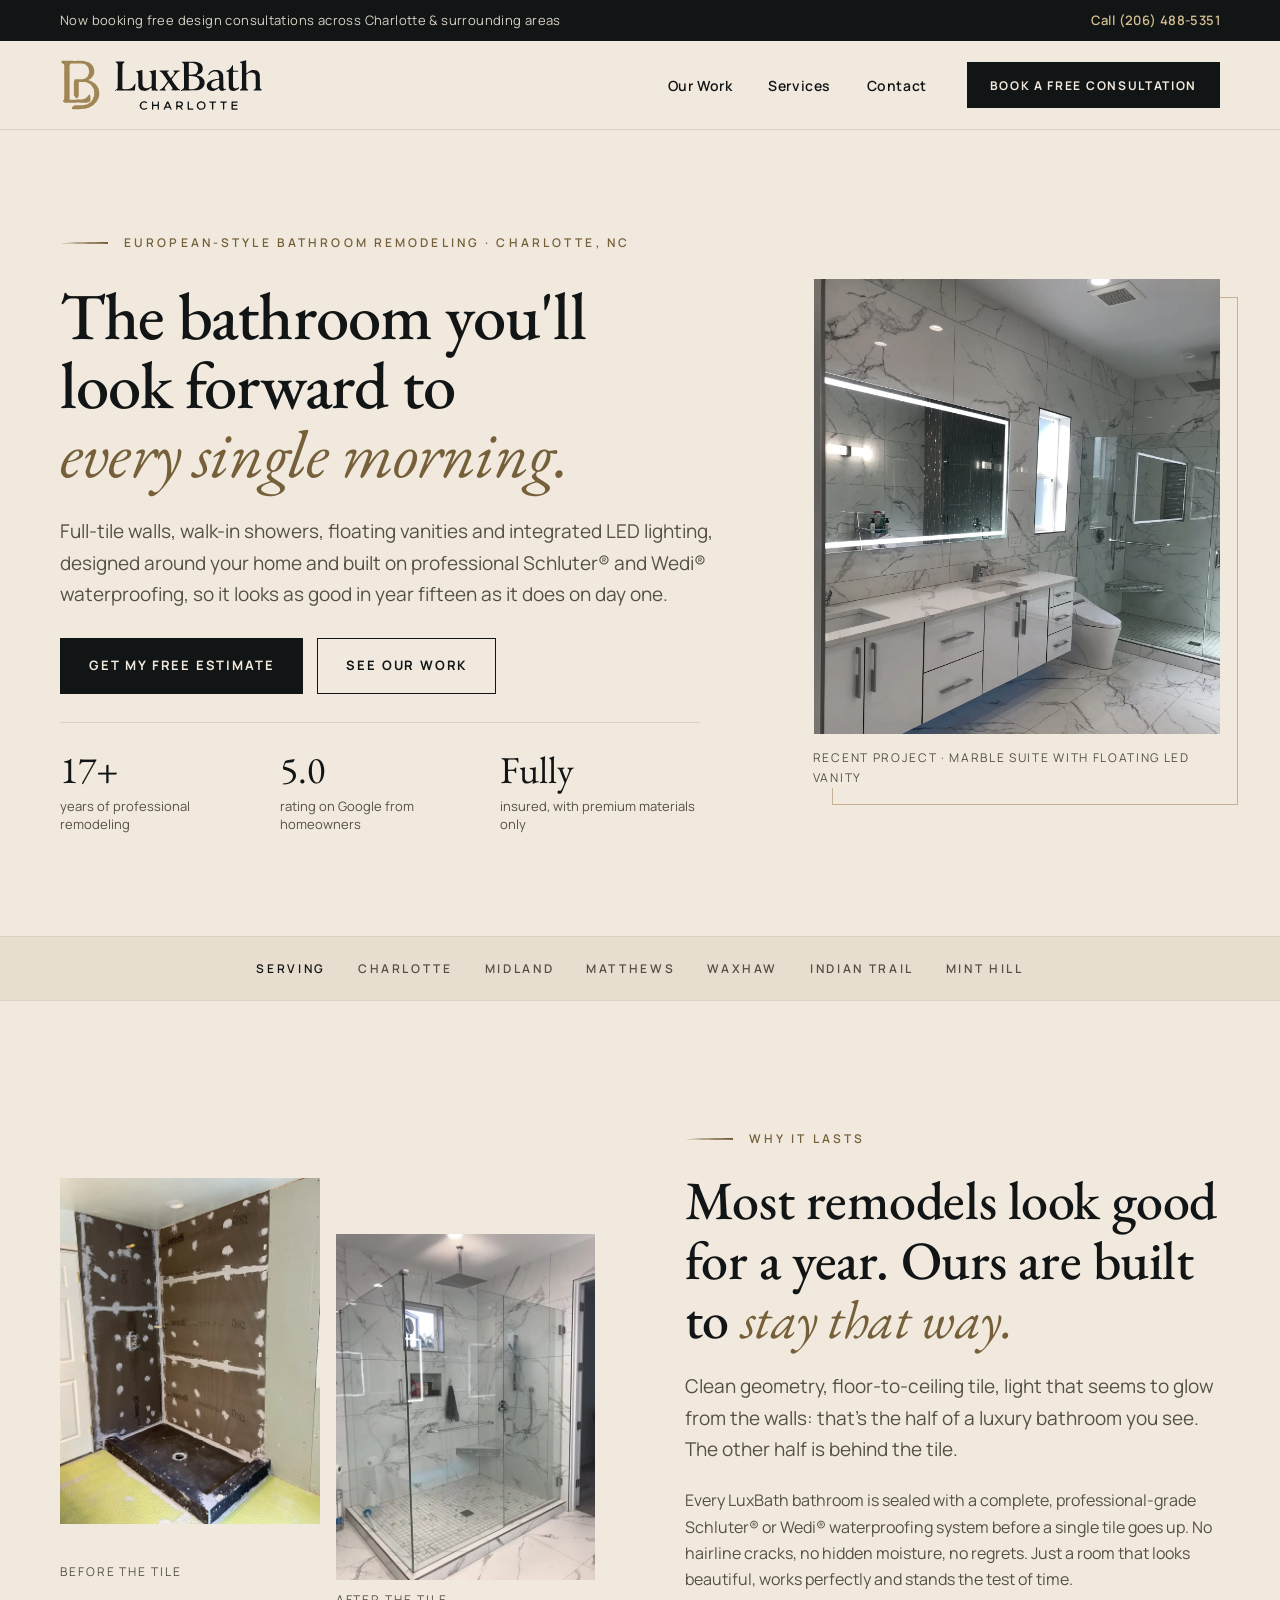
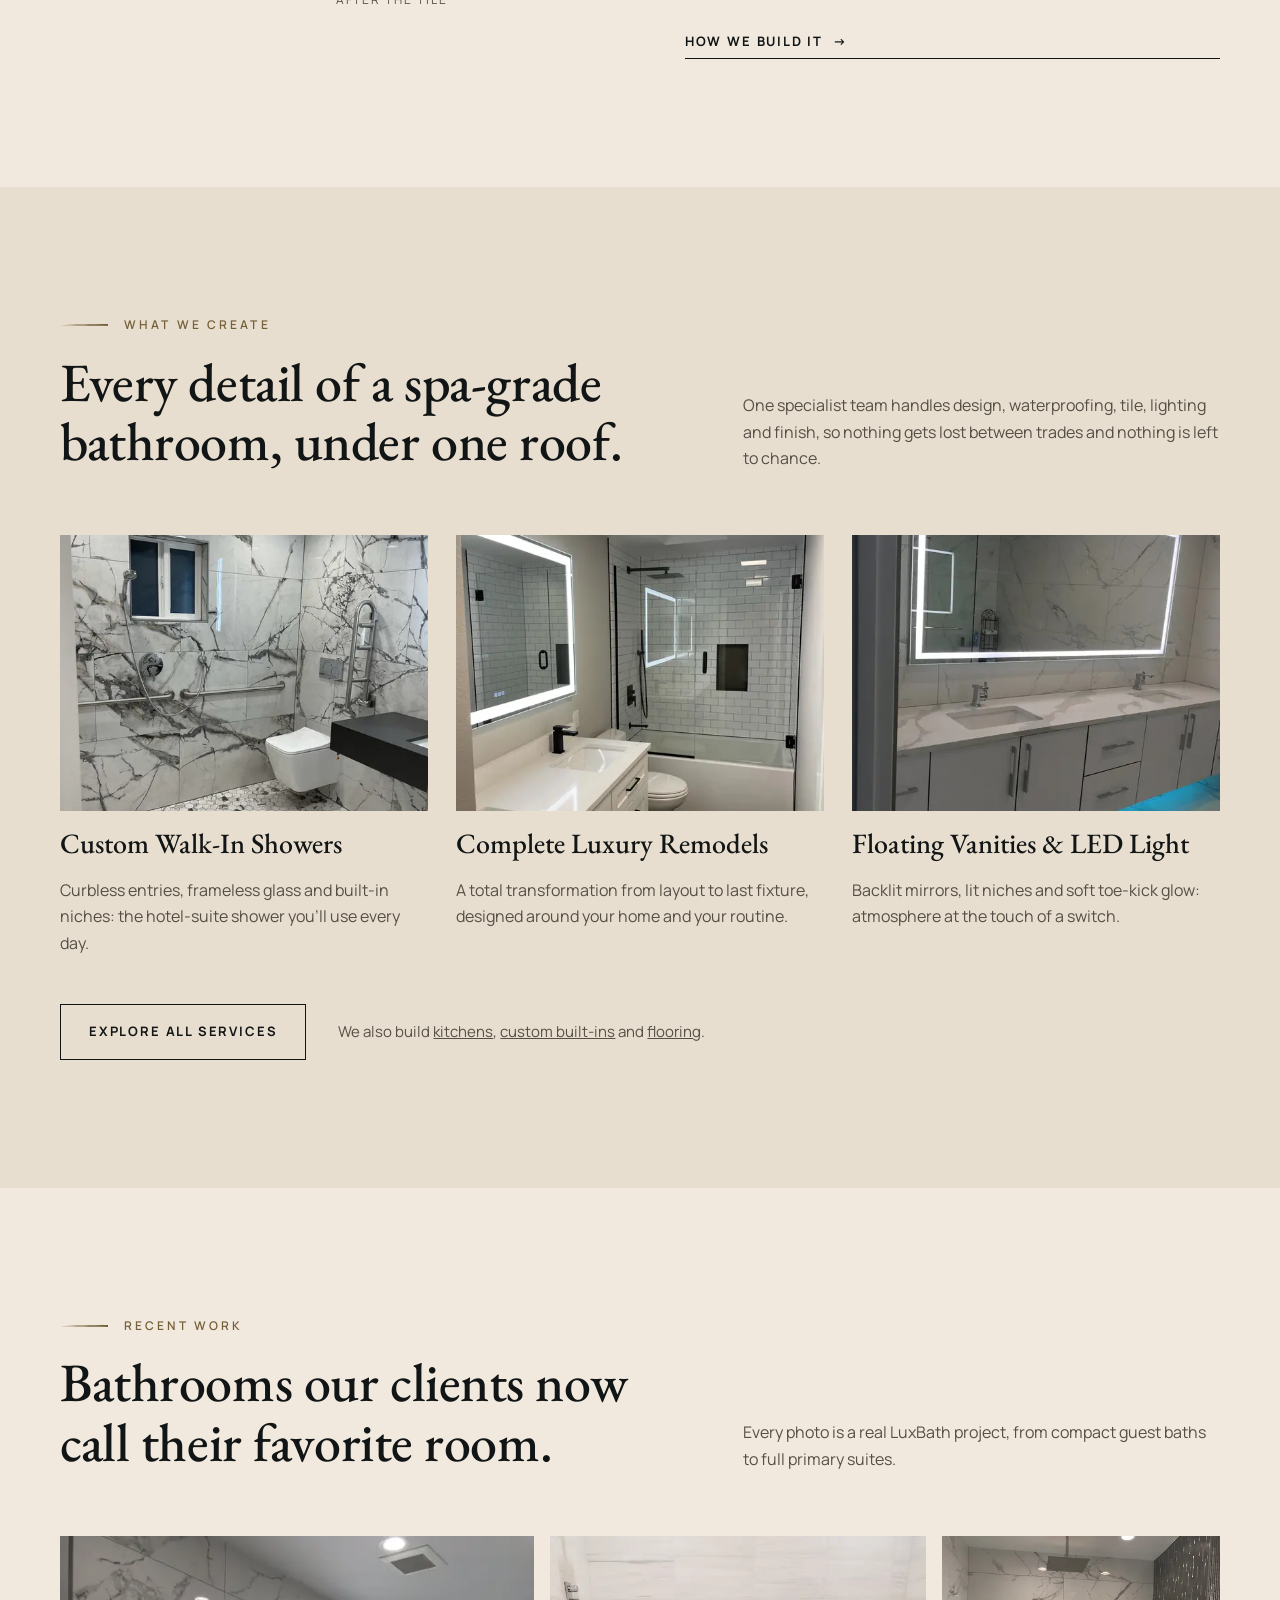
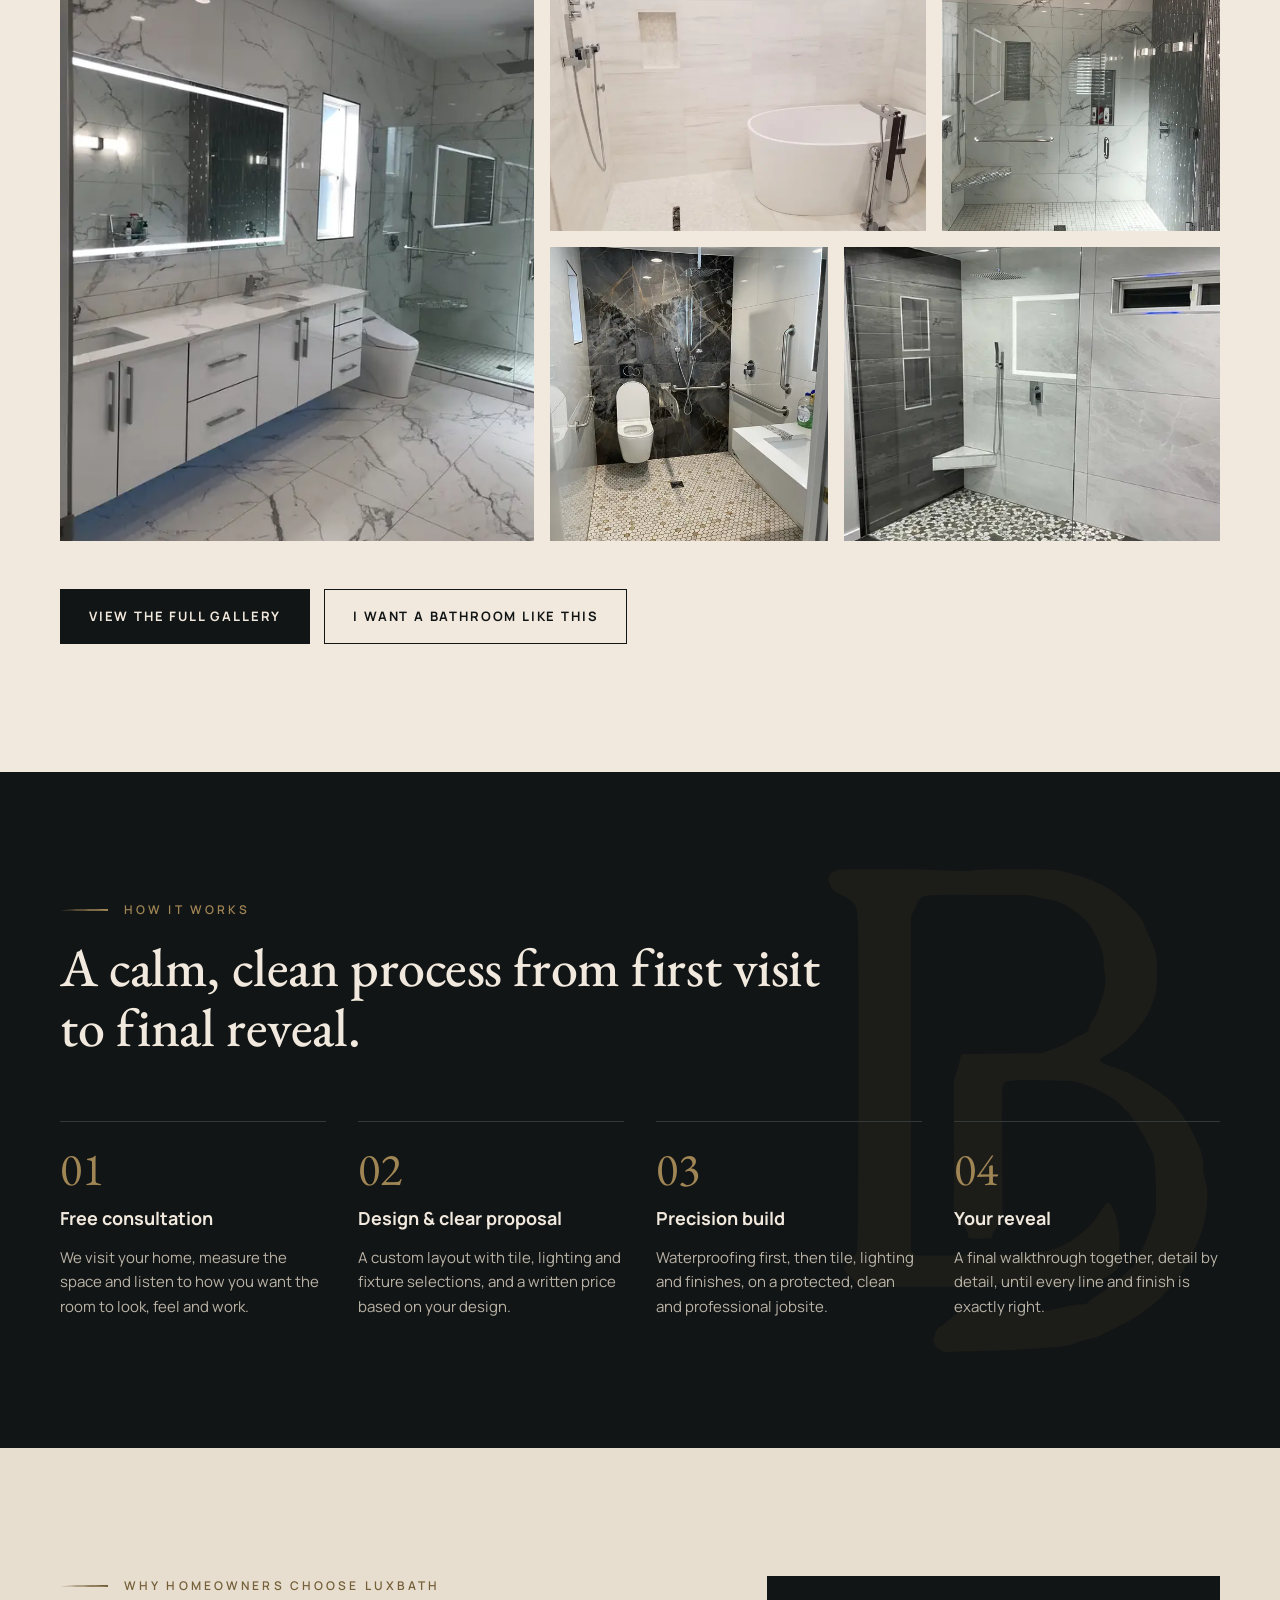
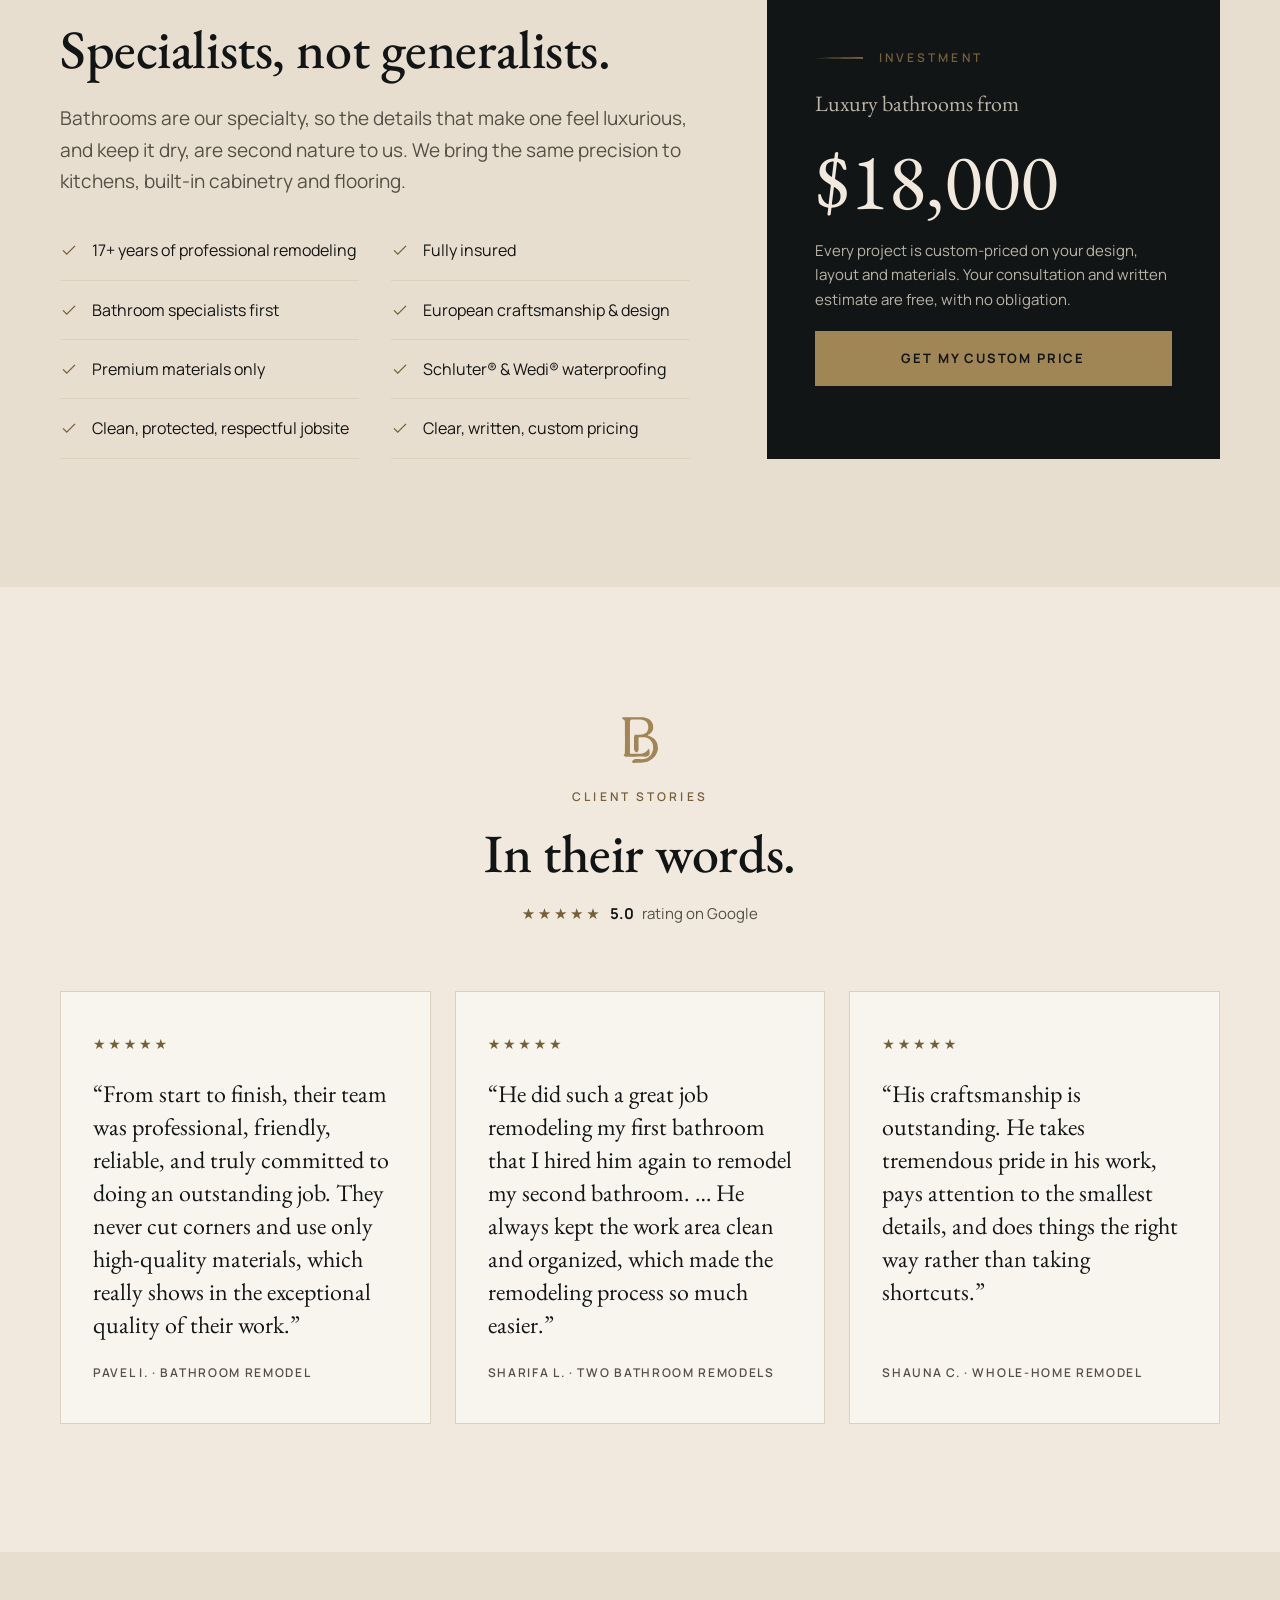
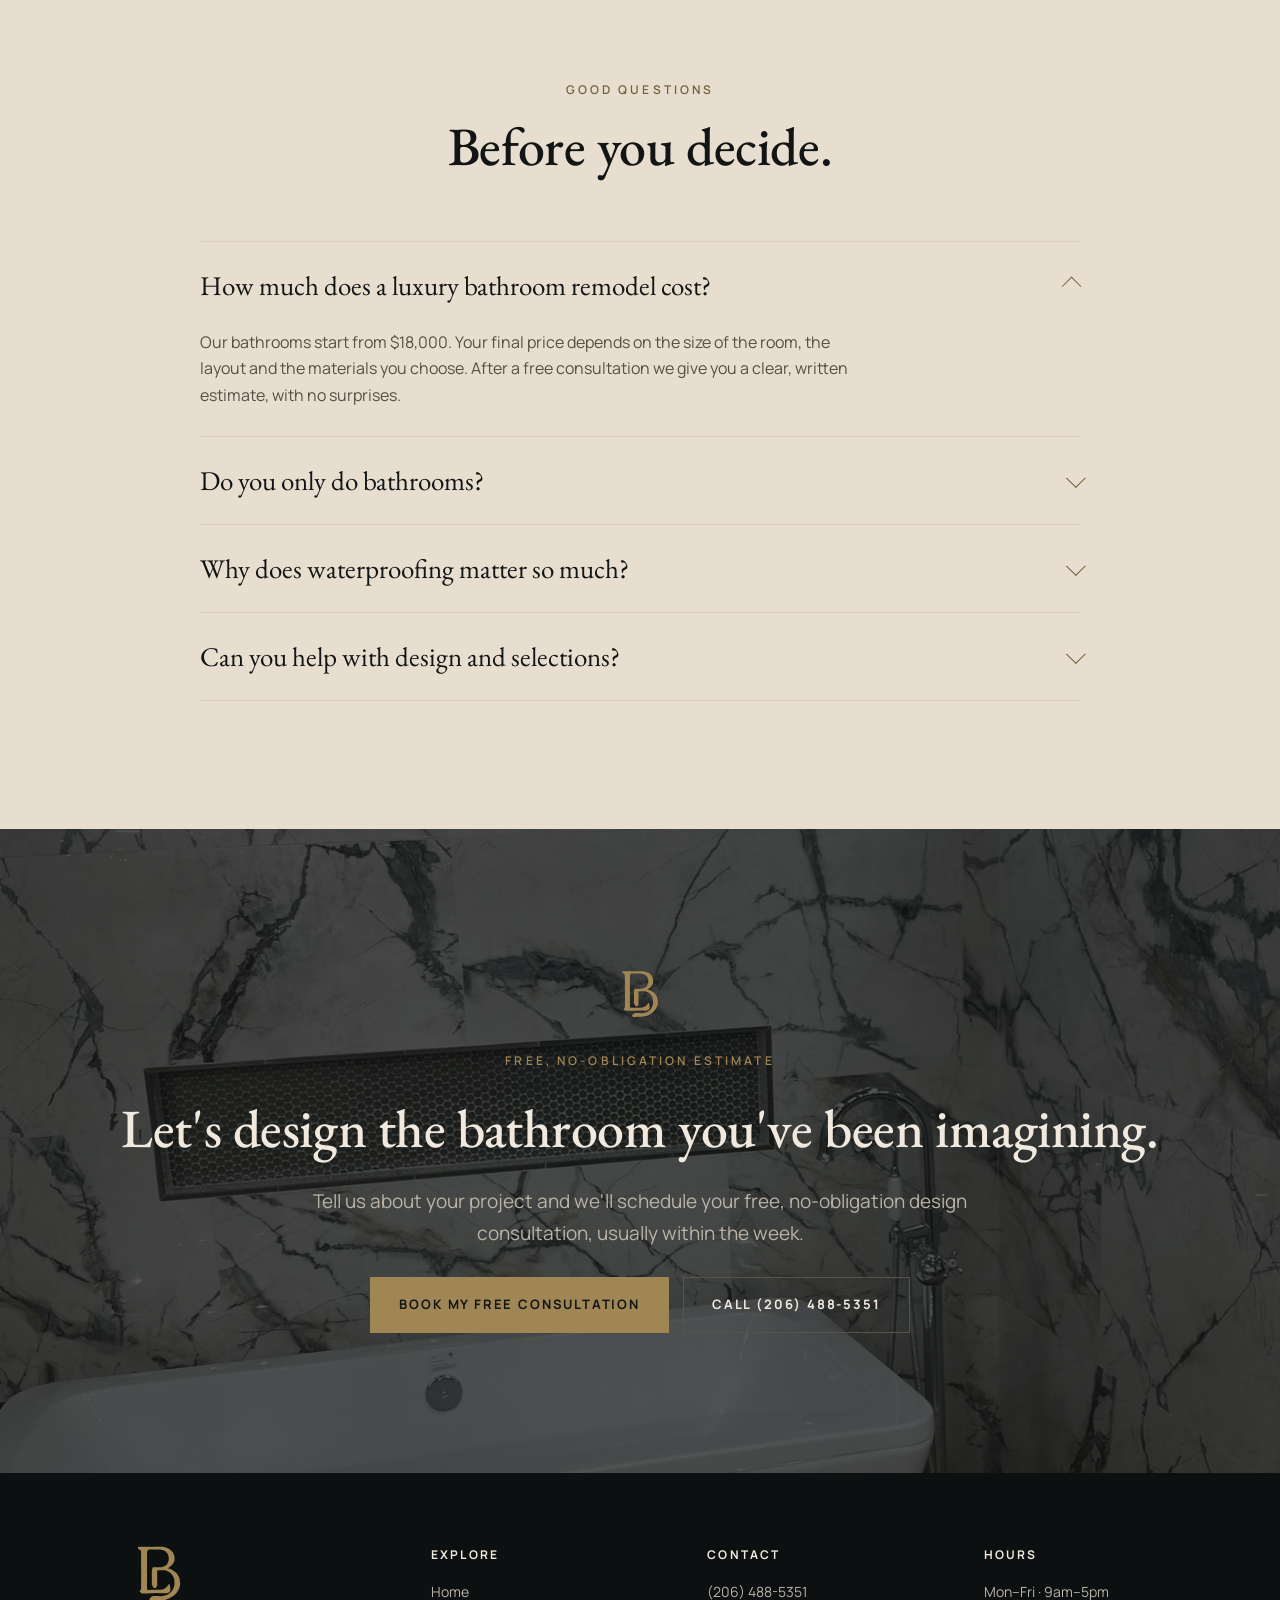
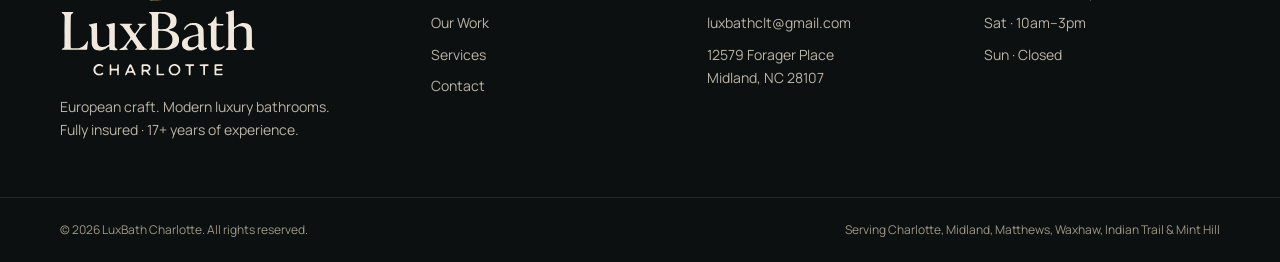
==== index.html @ 400cd484 "Initial commit" ====
<!doctype html>
<html lang="en" class="no-js">
<head>
<meta charset="utf-8">
<meta name="viewport" content="width=device-width, initial-scale=1">
<title>LuxBath Charlotte | Luxury European-Style Bathroom Remodeling</title>
<meta name="description" content="High-end, European-style bathroom remodeling in Charlotte, NC. Walk-in showers, full-tile bathrooms, LED lighting and Schluter/Wedi waterproofing. Free design consultation.">
<link rel="canonical" href="https://luxbathclt.com/">
<meta property="og:url" content="https://luxbathclt.com/">
<meta property="og:type" content="website">
<meta property="og:site_name" content="LuxBath Charlotte">
<meta property="og:title" content="LuxBath Charlotte | Luxury European-Style Bathroom Remodeling">
<meta property="og:description" content="High-end, European-style bathroom remodeling in Charlotte, NC. Walk-in showers, full-tile bathrooms, LED lighting and Schluter/Wedi waterproofing. Free design consultation.">
<meta property="og:image" content="https://luxbathclt.com/images/brand/og-image.jpg">
<meta name="theme-color" content="#F1E9DE">
<link rel="icon" href="favicon.svg" type="image/svg+xml">
<link rel="apple-touch-icon" href="images/brand/apple-touch-icon.png">
<link rel="preconnect" href="https://fonts.googleapis.com">
<link rel="preconnect" href="https://fonts.gstatic.com" crossorigin>
<link rel="stylesheet" href="https://fonts.googleapis.com/css2?family=EB+Garamond:ital,wght@0,400;0,500;0,600;1,400;1,500&amp;family=Manrope:wght@400;500;600;700&amp;display=swap">
<link rel="stylesheet" href="css/styles.css">
<script type="application/ld+json">{"@context": "https://schema.org", "@type": "HomeAndConstructionBusiness", "name": "LuxBath Charlotte", "description": "Luxury European-style bathroom remodeling in Charlotte, NC.", "telephone": "+1-206-488-5351", "email": "luxbathclt@gmail.com", "priceRange": "$$$", "address": {"@type": "PostalAddress", "streetAddress": "12579 Forager Place", "addressLocality": "Midland", "addressRegion": "NC", "postalCode": "28107", "addressCountry": "US"}, "areaServed": ["Charlotte", "Midland", "Matthews", "Waxhaw", "Indian Trail", "Mint Hill"], "openingHoursSpecification": [{"@type": "OpeningHoursSpecification", "dayOfWeek": ["Monday", "Tuesday", "Wednesday", "Thursday", "Friday"], "opens": "09:00", "closes": "17:00"}, {"@type": "OpeningHoursSpecification", "dayOfWeek": "Saturday", "opens": "10:00", "closes": "15:00"}]}</script>
</head>
<body>
<a class="skip-link" href="#main">Skip to content</a>
<div class="utility">
  <div class="container">
    <span>Now booking free design consultations across Charlotte &amp; surrounding areas</span>
    <a href="tel:+12064885351">Call (206) 488-5351</a>
  </div>
</div>
<header class="site-header">
  <div class="container">
    <a class="brand" href="./"><img src="images/brand/logo-horizontal.svg" width="318" height="79" alt="LuxBath Charlotte"></a>
    <button class="nav-toggle" type="button" aria-expanded="false" aria-controls="site-nav" aria-label="Menu"><svg viewBox="0 0 24 24" fill="none" stroke="currentColor" stroke-width="1.5" aria-hidden="true"><path d="M3 7h18M3 12h18M3 17h18"/></svg></button>
    <nav class="nav" id="site-nav" aria-label="Main">
      <div class="nav-links">
        <a href="our-work/">Our Work</a>
        <a href="services/">Services</a>
        <a href="contact/">Contact</a>
      </div>
      <a class="btn btn-dark" href="contact/">Book a Free Consultation</a>
    </nav>
  </div>
</header>
<main id="main">

<section class="hero">
  <div class="container hero-grid">
    <div class="hero-copy">
      <span class="eyebrow">European-style bathroom remodeling · Charlotte, NC</span>
      <h1 class="display hero-title">The bathroom you'll <br class="br-wide">look forward to <br class="br-wide"><em>every single morning.</em></h1>
      <p class="lead">Full-tile walls, walk-in showers, floating vanities and integrated LED lighting, designed around your home and built on professional Schluter® and Wedi® waterproofing, so it looks as good in year fifteen as it does on day one.</p>
      <div class="btn-row">
        <a class="btn btn-dark" href="contact/">Get My Free Estimate</a>
        <a class="btn btn-outline" href="our-work/">See Our Work</a>
      </div>
      <div class="stats">
        <div><div class="stat-num">17+</div><div class="stat-label">years of professional remodeling</div></div>
        <div><div class="stat-num">5.0</div><div class="stat-label">rating on Google from homeowners</div></div>
        <div><div class="stat-num">Fully</div><div class="stat-label">insured, with premium materials only</div></div>
      </div>
    </div>
    <figure class="hero-media" style="margin:0">
      <img src="images/site/hero.webp" width="1500" height="2000" alt="Marble-look bathroom with backlit LED mirror and floating double vanity" fetchpriority="high">
      <figcaption>Recent project · Marble suite with floating LED vanity</figcaption>
    </figure>
  </div>
</section>
<div class="areas"><div class="container"><ul><li>Serving</li><li>Charlotte</li><li>Midland</li><li>Matthews</li><li>Waxhaw</li><li>Indian Trail</li><li>Mint Hill</li></ul></div></div>

<section class="section">
  <div class="container split">
    <div class="pair reveal">
      <figure><img src="images/site/process-wedi-waterproofing.webp" width="1050" height="1400" alt="Wedi waterproof board system installed before tile" loading="lazy" decoding="async"><figcaption>Before the tile</figcaption></figure>
      <figure><img src="images/gallery/glass-enclosed-walk-in-shower-sm.webp" srcset="images/gallery/glass-enclosed-walk-in-shower-sm.webp 540w, images/gallery/glass-enclosed-walk-in-shower.webp 1350w" sizes="(max-width: 860px) 50vw, 25vw" width="540" height="720" alt="Glass-enclosed walk-in shower with corner bench and mosaic floor" loading="lazy" decoding="async"><figcaption>After the tile</figcaption></figure>
    </div>
    <div class="split-copy reveal">
      <span class="eyebrow">Why it lasts</span>
      <h2 class="h2">Most remodels look good for a year. Ours are built to <em>stay that way.</em></h2>
      <p class="lead">Clean geometry, floor-to-ceiling tile, light that seems to glow from the walls: that's the half of a luxury bathroom you see. The other half is behind the tile.</p>
      <p class="muted">Every LuxBath bathroom is sealed with a complete, professional-grade Schluter® or Wedi® waterproofing system before a single tile goes up. No hairline cracks, no hidden moisture, no regrets. Just a room that looks beautiful, works perfectly and stands the test of time.</p>
      <a class="text-link" href="services/#waterproofing">How we build it <span>→</span></a>
    </div>
  </div>
</section>
<section class="section on-stone" id="services">
  <div class="container">
    <div class="section-head split reveal">
      <div style="display:grid;gap:18px">
        <span class="eyebrow">What we create</span>
        <h2 class="h2">Every detail of a spa-grade bathroom, under one roof.</h2>
      </div>
      <p class="muted">One specialist team handles design, waterproofing, tile, lighting and finish, so nothing gets lost between trades and nothing is left to chance.</p>
    </div>
    <div class="cards reveal"><a class="card" href="services/#showers"><div class="card-img"><img src="images/gallery/curbless-marble-wet-room-sm.webp" srcset="images/gallery/curbless-marble-wet-room-sm.webp 540w, images/gallery/curbless-marble-wet-room.webp 1350w" sizes="(max-width: 620px) 100vw, 33vw" width="540" height="720" alt="Curbless marble wet room with rain shower and pebble floor" loading="lazy" decoding="async"></div><h3 class="h3">Custom Walk-In Showers</h3><p>Curbless entries, frameless glass and built-in niches: the hotel-suite shower you'll use every day.</p></a><a class="card" href="services/#remodels"><div class="card-img"><img src="images/gallery/black-white-led-suite-sm.webp" srcset="images/gallery/black-white-led-suite-sm.webp 540w, images/gallery/black-white-led-suite.webp 1350w" sizes="(max-width: 620px) 100vw, 33vw" width="540" height="720" alt="White and black bathroom with LED mirror and glass tub shower" loading="lazy" decoding="async"></div><h3 class="h3">Complete Luxury Remodels</h3><p>A total transformation from layout to last fixture, designed around your home and your routine.</p></a><a class="card" href="services/#lighting"><div class="card-img"><img src="images/gallery/floating-vanity-toe-kick-light-sm.webp" srcset="images/gallery/floating-vanity-toe-kick-light-sm.webp 540w, images/gallery/floating-vanity-toe-kick-light.webp 1350w" sizes="(max-width: 620px) 100vw, 33vw" width="540" height="720" alt="Floating vanity with LED toe-kick lighting and illuminated mirror" loading="lazy" decoding="async"></div><h3 class="h3">Floating Vanities &amp; LED Light</h3><p>Backlit mirrors, lit niches and soft toe-kick glow: atmosphere at the touch of a switch.</p></a></div>
    <div style="margin-top:48px;display:flex;flex-wrap:wrap;gap:16px 32px;align-items:center" class="reveal">
      <a class="btn btn-outline" href="services/">Explore All Services</a>
      <p class="muted" style="font-size:15px">We also build <a href="our-work/#kitchens">kitchens</a>, <a href="our-work/#built-ins">custom built-ins</a> and <a href="our-work/#flooring">flooring</a>.</p>
    </div>
  </div>
</section>
<section class="section" id="work">
  <div class="container">
    <div class="section-head split reveal">
      <div style="display:grid;gap:18px">
        <span class="eyebrow">Recent work</span>
        <h2 class="h2">Bathrooms our clients now call their favorite room.</h2>
      </div>
      <p class="muted">Every photo is a real LuxBath project, from compact guest baths to full primary suites.</p>
    </div>
    <div class="work-grid reveal"><a href="our-work/"><img src="images/gallery/marble-suite-led-vanity-sm.webp" srcset="images/gallery/marble-suite-led-vanity-sm.webp 540w, images/gallery/marble-suite-led-vanity.webp 1350w" sizes="(max-width: 860px) 50vw, 40vw" width="540" height="720" alt="Marble-look bathroom with backlit LED mirror and floating double vanity" loading="lazy" decoding="async"></a><a href="our-work/"><img src="images/gallery/freestanding-tub-open-shower-sm.webp" srcset="images/gallery/freestanding-tub-open-shower-sm.webp 720w, images/gallery/freestanding-tub-open-shower.webp 1800w" sizes="(max-width: 860px) 50vw, 40vw" width="720" height="540" alt="Freestanding soaking tub beside an open marble shower" loading="lazy" decoding="async"></a><a href="our-work/"><img src="images/gallery/frameless-shower-mosaic-column-sm.webp" srcset="images/gallery/frameless-shower-mosaic-column-sm.webp 540w, images/gallery/frameless-shower-mosaic-column.webp 1350w" sizes="(max-width: 860px) 50vw, 40vw" width="540" height="720" alt="Frameless glass shower with rain head and dark mosaic feature column" loading="lazy" decoding="async"></a><a href="our-work/"><img src="images/gallery/curbless-shower-stone-slab-sm.webp" srcset="images/gallery/curbless-shower-stone-slab-sm.webp 540w, images/gallery/curbless-shower-stone-slab.webp 1350w" sizes="(max-width: 860px) 50vw, 40vw" width="540" height="720" alt="Curbless shower with stone-look slab wall and wall-hung toilet" loading="lazy" decoding="async"></a><a href="our-work/"><img src="images/gallery/walk-in-shower-pebble-floor-sm.webp" srcset="images/gallery/walk-in-shower-pebble-floor-sm.webp 540w, images/gallery/walk-in-shower-pebble-floor.webp 1350w" sizes="(max-width: 860px) 50vw, 40vw" width="540" height="720" alt="Walk-in shower with river-pebble floor and floating bench" loading="lazy" decoding="async"></a></div>
    <div style="margin-top:48px;display:flex;flex-wrap:wrap;gap:14px" class="reveal">
      <a class="btn btn-dark" href="our-work/">View the Full Gallery</a>
      <a class="btn btn-outline" href="contact/">I Want a Bathroom Like This</a>
    </div>
  </div>
</section>
<section class="section on-dark has-watermark" id="process">
  <img class="watermark" src="images/brand/monogram.svg" alt="" aria-hidden="true">
  <div class="container">
    <div class="section-head reveal">
      <span class="eyebrow">How it works</span>
      <h2 class="h2">A calm, clean process from first visit to final reveal.</h2>
    </div>
    <ol class="steps reveal"><li class="step"><span class="step-num">01</span><h3>Free consultation</h3><p>We visit your home, measure the space and listen to how you want the room to look, feel and work.</p></li><li class="step"><span class="step-num">02</span><h3>Design &amp; clear proposal</h3><p>A custom layout with tile, lighting and fixture selections, and a written price based on your design.</p></li><li class="step"><span class="step-num">03</span><h3>Precision build</h3><p>Waterproofing first, then tile, lighting and finishes, on a protected, clean and professional jobsite.</p></li><li class="step"><span class="step-num">04</span><h3>Your reveal</h3><p>A final walkthrough together, detail by detail, until every line and finish is exactly right.</p></li></ol>
  </div>
</section>

<section class="section on-stone" id="investment">
  <div class="container why">
    <div class="reveal" style="display:grid;gap:24px;align-content:start">
      <span class="eyebrow">Why homeowners choose LuxBath</span>
      <h2 class="h2">Specialists, not generalists.</h2>
      <p class="lead">Bathrooms are our specialty, so the details that make one feel luxurious, and keep it dry, are second nature to us. We bring the same precision to kitchens, built-in cabinetry and flooring.</p>
      <ul class="checks"><li><svg viewBox="0 0 24 24" fill="none" stroke="currentColor" stroke-width="1.8" aria-hidden="true"><path d="M4 12.5l5 5L20 6.5"/></svg><span>17+ years of professional remodeling</span></li><li><svg viewBox="0 0 24 24" fill="none" stroke="currentColor" stroke-width="1.8" aria-hidden="true"><path d="M4 12.5l5 5L20 6.5"/></svg><span>Fully insured</span></li><li><svg viewBox="0 0 24 24" fill="none" stroke="currentColor" stroke-width="1.8" aria-hidden="true"><path d="M4 12.5l5 5L20 6.5"/></svg><span>Bathroom specialists first</span></li><li><svg viewBox="0 0 24 24" fill="none" stroke="currentColor" stroke-width="1.8" aria-hidden="true"><path d="M4 12.5l5 5L20 6.5"/></svg><span>European craftsmanship &amp; design</span></li><li><svg viewBox="0 0 24 24" fill="none" stroke="currentColor" stroke-width="1.8" aria-hidden="true"><path d="M4 12.5l5 5L20 6.5"/></svg><span>Premium materials only</span></li><li><svg viewBox="0 0 24 24" fill="none" stroke="currentColor" stroke-width="1.8" aria-hidden="true"><path d="M4 12.5l5 5L20 6.5"/></svg><span>Schluter® &amp; Wedi® waterproofing</span></li><li><svg viewBox="0 0 24 24" fill="none" stroke="currentColor" stroke-width="1.8" aria-hidden="true"><path d="M4 12.5l5 5L20 6.5"/></svg><span>Clean, protected, respectful jobsite</span></li><li><svg viewBox="0 0 24 24" fill="none" stroke="currentColor" stroke-width="1.8" aria-hidden="true"><path d="M4 12.5l5 5L20 6.5"/></svg><span>Clear, written, custom pricing</span></li></ul>
    </div>
    <div class="price-card reveal">
      <span class="eyebrow">Investment</span>
      <span class="from">Luxury bathrooms from</span>
      <span class="amount">$18,000</span>
      <p>Every project is custom-priced on your design, layout and materials. Your consultation and written estimate are free, with no obligation.</p>
      <a class="btn btn-brass" href="contact/">Get My Custom Price</a>
    </div>
  </div>
</section>

<section class="section">
  <div class="container">
    <div class="section-head center reveal">
<img class="ornament" src="images/brand/monogram.svg" width="44" height="56" alt="" aria-hidden="true">
      <span class="eyebrow center">Client stories</span>
      <h2 class="h2">In their words.</h2>
      <p class="rating"><span class="rating-stars" aria-hidden="true">★★★★★</span> <strong>5.0</strong> rating on Google</p>
    </div>
    <div class="quotes reveal"><figure class="quote"><span class="quote-stars" aria-label="5 out of 5 stars">★★★★★</span><blockquote>“From start to finish, their team was professional, friendly, reliable, and truly committed to doing an outstanding job. They never cut corners and use only high-quality materials, which really shows in the exceptional quality of their work.”</blockquote><figcaption>Pavel I. · Bathroom remodel</figcaption></figure><figure class="quote"><span class="quote-stars" aria-label="5 out of 5 stars">★★★★★</span><blockquote>“He did such a great job remodeling my first bathroom that I hired him again to remodel my second bathroom. … He always kept the work area clean and organized, which made the remodeling process so much easier.”</blockquote><figcaption>Sharifa L. · Two bathroom remodels</figcaption></figure><figure class="quote"><span class="quote-stars" aria-label="5 out of 5 stars">★★★★★</span><blockquote>“His craftsmanship is outstanding. He takes tremendous pride in his work, pays attention to the smallest details, and does things the right way rather than taking shortcuts.”</blockquote><figcaption>Shauna C. · Whole-home remodel</figcaption></figure></div>
  </div>
</section>

<section class="section on-stone" id="faq">
  <div class="container">
    <div class="section-head center reveal">
      <span class="eyebrow center">Good questions</span>
      <h2 class="h2">Before you decide.</h2>
    </div>
    <div class="faq reveal"><details open><summary>How much does a luxury bathroom remodel cost?</summary><p>Our bathrooms start from $18,000. Your final price depends on the size of the room, the layout and the materials you choose. After a free consultation we give you a clear, written estimate, with no surprises.</p></details><details><summary>Do you only do bathrooms?</summary><p>Bathrooms are our specialty and the heart of what we do. We also design and build kitchens, custom built-in cabinetry and flooring, often as part of a larger renovation, with the same eye for detail and the same clean, professional process.</p></details><details><summary>Why does waterproofing matter so much?</summary><p>Water getting behind tile is what ruins most bathrooms. We install complete Schluter® or Wedi® systems, so walls and floors are sealed before a single tile goes up, protecting your home for the long term.</p></details><details><summary>Can you help with design and selections?</summary><p>Absolutely. Every project is custom-designed. We'll guide you through layout, tile, fixtures, vanities and lighting so the finished room reflects your style and works the way you live.</p></details></div>
  </div>
</section>

<section class="cta-band on-dark">
  <div class="bg"><img src="images/gallery/statement-marble-soaking-tub-sm.webp" srcset="images/gallery/statement-marble-soaking-tub-sm.webp 540w, images/gallery/statement-marble-soaking-tub.webp 1350w" sizes="100vw" width="540" height="720" alt="" loading="lazy" decoding="async"></div>
  <div class="container reveal">
    <img class="ornament" src="images/brand/monogram.svg" width="44" height="56" alt="" aria-hidden="true">
    <span class="eyebrow center">Free, no-obligation estimate</span>
    <h2 class="h2">Let's design the bathroom you've been imagining.</h2>
    <p class="lead">Tell us about your project and we'll schedule your free, no-obligation design consultation, usually within the week.</p>
    <div class="btn-row">
      <a class="btn btn-brass" href="contact/">Book My Free Consultation</a>
      <a class="btn btn-ghost" href="tel:+12064885351">Call (206) 488-5351</a>
    </div>
  </div>
</section>

</main>
<footer class="site-footer">
  <div class="container footer-grid">
    <div>
      <a class="brand brand-footer" href="./"><img src="images/brand/logo-stacked-light.svg" width="236" height="160" alt="LuxBath Charlotte"></a>
      <p>European craft. Modern luxury bathrooms.<br>Fully insured · 17+ years of experience.</p>
    </div>
    <div>
      <h4>Explore</h4>
      <ul><li><a href="./">Home</a></li><li><a href="our-work/">Our Work</a></li><li><a href="services/">Services</a></li><li><a href="contact/">Contact</a></li></ul>
    </div>
    <div>
      <h4>Contact</h4>
      <ul>
        <li><a href="tel:+12064885351">(206) 488-5351</a></li>
        <li><a href="mailto:luxbathclt@gmail.com">luxbathclt@gmail.com</a></li>
        <li><a href="https://www.google.com/maps/search/?api=1&query=12579+Forager+Place+Midland+NC+28107" target="_blank" rel="noopener">12579 Forager Place<br>Midland, NC 28107</a></li>
      </ul>
    </div>
    <div>
      <h4>Hours</h4>
      <ul><li>Mon–Fri · 9am–5pm</li><li>Sat · 10am–3pm</li><li>Sun · Closed</li></ul>
    </div>
  </div>
  <div class="footer-bottom">
    <div class="container">
      <span>© <span data-year>2026</span> LuxBath Charlotte. All rights reserved.</span>
      <span>Serving Charlotte, Midland, Matthews, Waxhaw, Indian Trail &amp; Mint Hill</span>
    </div>
  </div>
</footer>
<div class="mobile-bar">
  <a href="tel:+12064885351"><svg viewBox="0 0 24 24" fill="none" stroke="currentColor" stroke-width="1.6" aria-hidden="true"><path d="M5 4h4l2 5-2.5 1.5a11 11 0 0 0 5 5L15 13l5 2v4a2 2 0 0 1-2 2A16 16 0 0 1 3 6a2 2 0 0 1 2-2"/></svg>Call</a>
  <a href="contact/">Free Estimate</a>
</div>
<script src="js/main.js" defer></script>
</body>
</html>
---- css/styles.css ----
/* LuxBath Charlotte — site styles */
:root {
  /* Brand palette, sampled from the LuxBath logo */
  --ink: #121515;          /* logo wordmark */
  --ink-2: #1B1F1F;
  --ink-3: #262A2A;
  --paper: #F1E9DE;        /* logo background */
  --stone: #E8DECF;
  --ivory: #F8F4EE;
  --line: #DCD0BE;
  --line-dark: #333838;
  --text: #121515;
  --muted: #554F46;
  --muted-on-dark: #BAB3A7;
  --brass: #A08555;        /* logo monogram */
  --brass-light: #D2BC8F;
  --brass-dark: #75603A;
  --serif: "EB Garamond", Garamond, Georgia, "Times New Roman", serif;
  --sans: "Manrope", system-ui, -apple-system, "Segoe UI", sans-serif;
  --max: 1240px;
  --gutter: clamp(20px, 4vw, 40px);
  --section: clamp(72px, 10vw, 128px);
  --ease: cubic-bezier(.2, .7, .2, 1);
}

*, *::before, *::after { box-sizing: border-box; }
html { -webkit-text-size-adjust: 100%; scroll-behavior: smooth; scroll-padding-top: 96px; }
body {
  margin: 0;
  background: var(--paper);
  color: var(--text);
  font-family: var(--sans);
  font-size: 16px;
  line-height: 1.65;
  -webkit-font-smoothing: antialiased;
}
img { max-width: 100%; display: block; height: auto; }
a { color: inherit; }
h1, h2, h3, h4 { margin: 0; font-weight: 400; }
p { margin: 0; }
ul, ol { margin: 0; padding: 0; list-style: none; }
button, input, select, textarea { font: inherit; color: inherit; }
:focus-visible { outline: 2px solid var(--brass); outline-offset: 3px; }

.skip-link {
  position: absolute; left: 16px; top: -60px; z-index: 100;
  background: var(--ink); color: var(--paper); padding: 12px 18px; text-decoration: none;
}
.skip-link:focus { top: 12px; }

.container { width: 100%; max-width: var(--max); margin: 0 auto; padding-inline: var(--gutter); }
.section { padding-block: var(--section); }
.on-dark { background: var(--ink); color: var(--paper); }
.on-stone { background: var(--stone); }

/* Type */
.eyebrow {
  display: inline-flex; align-items: center; gap: 16px;
  font-size: 12px; font-weight: 600; letter-spacing: .26em; text-transform: uppercase;
  color: var(--brass-dark);
}
/* Tapered line, after the base stroke of the LB monogram */
.eyebrow::before {
  content: ""; flex: none; width: 48px; height: 4px; background: currentColor;
  -webkit-mask: url("data:image/svg+xml,%3Csvg xmlns='http://www.w3.org/2000/svg' viewBox='0 0 48 4'%3E%3Cpath d='M0 2.1C14 1.6 32 1.1 48 1V3C32 2.9 14 2.6 0 2.1Z'/%3E%3C/svg%3E") no-repeat center / 100% 100%; mask: url("data:image/svg+xml,%3Csvg xmlns='http://www.w3.org/2000/svg' viewBox='0 0 48 4'%3E%3Cpath d='M0 2.1C14 1.6 32 1.1 48 1V3C32 2.9 14 2.6 0 2.1Z'/%3E%3C/svg%3E") no-repeat center / 100% 100%;
}
.on-dark .eyebrow::before { background: var(--brass); }
.on-dark .eyebrow { color: var(--brass); }
.eyebrow.center::before { display: none; }

.display {
  font-family: var(--serif); font-weight: 500; line-height: 1.04; letter-spacing: -.012em;
  font-size: clamp(40px, 6.2vw, 78px);
}
.h2 {
  font-family: var(--serif); font-weight: 500; line-height: 1.1; letter-spacing: -.008em;
  font-size: clamp(34px, 4.4vw, 54px);
}
.h3 { font-family: var(--serif); font-weight: 500; font-size: 28px; line-height: 1.2; }
.display em, .h2 em { font-style: italic; font-weight: 400; color: var(--brass-dark); }
.on-dark .display em, .on-dark .h2 em { color: var(--brass-light); }
.lead { font-size: clamp(17px, 1.5vw, 19px); color: var(--muted); max-width: 60ch; }
.on-dark .lead { color: var(--muted-on-dark); }
.muted { color: var(--muted); }
.on-dark .muted { color: var(--muted-on-dark); }

.section-head { display: grid; gap: 18px; max-width: 760px; margin-bottom: clamp(40px, 5vw, 64px); }
.section-head.center { margin-inline: auto; text-align: center; justify-items: center; }
.section-head.split {
  max-width: none; grid-template-columns: minmax(0, 1.3fr) minmax(0, 1fr); align-items: end; gap: 24px 64px;
}
@media (max-width: 820px) { .section-head.split { grid-template-columns: 1fr; } }

/* Buttons */
.btn {
  display: inline-flex; align-items: center; justify-content: center; gap: 10px;
  min-height: 52px; padding: 16px 28px;
  font-family: var(--sans); font-size: 13px; font-weight: 700; letter-spacing: .14em; text-transform: uppercase;
  text-decoration: none; border: 1px solid transparent; cursor: pointer;
  transition: background-color .25s var(--ease), color .25s var(--ease), border-color .25s var(--ease), transform .25s var(--ease);
}
.btn:hover { transform: translateY(-1px); }
.btn-dark { background: var(--ink); color: var(--paper); }
.btn-dark:hover { background: var(--ink-3); }
.btn-brass { background: var(--brass); color: var(--ink); }
.btn-brass:hover { background: var(--brass-light); }
.btn-ghost { border-color: #5A534A; color: var(--paper); background: transparent; }
.btn-ghost:hover { border-color: var(--brass-light); color: var(--brass-light); }
.btn-outline { border-color: var(--ink); color: var(--ink); background: transparent; }
.btn-outline:hover { background: var(--ink); color: var(--paper); }
.btn-row { display: flex; flex-wrap: wrap; gap: 14px; }
.text-link {
  display: inline-flex; align-items: center; gap: 10px; min-height: 44px;
  font-size: 13px; font-weight: 700; letter-spacing: .14em; text-transform: uppercase;
  text-decoration: none; border-bottom: 1px solid currentColor; padding-top: 10px;
}
.text-link span { transition: transform .25s var(--ease); }
.text-link:hover span { transform: translateX(4px); }

/* Utility bar + header */
.utility { background: var(--ink); color: #D9D1C3; font-size: 13px; letter-spacing: .03em; }
.utility .container { display: flex; flex-wrap: wrap; justify-content: space-between; gap: 6px 24px; padding-block: 10px; }
.utility a { color: var(--brass-light); font-weight: 600; text-decoration: none; }
.utility a:hover { text-decoration: underline; }

.site-header {
  position: sticky; top: 0; z-index: 50;
  background: rgba(241, 233, 222, .96);
  backdrop-filter: saturate(140%) blur(10px); -webkit-backdrop-filter: saturate(140%) blur(10px);
  border-bottom: 1px solid var(--line);
}
.site-header .container { display: flex; align-items: center; justify-content: space-between; gap: 24px; min-height: 88px; }
.brand { display: inline-flex; align-items: center; text-decoration: none; }
.brand img { height: 52px; width: auto; }
.brand-footer img { height: 132px; }
@media (max-width: 880px) { .brand img { height: 42px; } }

.nav { display: flex; align-items: center; gap: 40px; }
.nav-links { display: flex; gap: 36px; }
.nav-links a {
  position: relative; display: inline-flex; align-items: center; min-height: 44px;
  font-size: 14px; font-weight: 600; letter-spacing: .04em; text-decoration: none; color: var(--ink);
}
.nav-links a::after {
  content: ""; position: absolute; left: 0; right: 0; bottom: 8px; height: 1px; background: var(--brass);
  transform: scaleX(0); transform-origin: left; transition: transform .3s var(--ease);
}
.nav-links a:hover::after, .nav-links a[aria-current="page"]::after { transform: scaleX(1); }
.nav .btn { min-height: 46px; padding: 12px 22px; font-size: 12px; }

.nav-toggle {
  display: none; width: 48px; height: 48px; border: 1px solid var(--line); background: transparent; cursor: pointer;
  align-items: center; justify-content: center;
}
.nav-toggle svg { width: 22px; height: 22px; }

@media (max-width: 880px) {
  .nav-toggle { display: inline-flex; }
  .nav {
    position: absolute; left: 0; right: 0; top: 100%;
    flex-direction: column; align-items: stretch; gap: 0;
    background: var(--paper); border-bottom: 1px solid var(--line);
    padding: 8px var(--gutter) 24px; box-shadow: 0 24px 40px -24px rgba(18, 21, 21, .25);
    display: none;
  }
  .nav.open { display: flex; }
  .nav-links { flex-direction: column; gap: 0; }
  .nav-links a { font-family: var(--serif); font-size: 28px; font-weight: 500; letter-spacing: 0; padding: 10px 0; border-bottom: 1px solid var(--line); }
  .nav-links a::after { display: none; }
  .nav .btn { margin-top: 20px; min-height: 54px; }
}

/* Hero */
.hero { background: var(--paper); color: var(--ink); overflow: hidden; border-bottom: 1px solid var(--line); }
.hero-grid {
  display: grid; grid-template-columns: minmax(0, 1.25fr) minmax(0, .75fr); gap: clamp(40px, 6vw, 88px); align-items: center;
  padding-block: clamp(56px, 8vw, 104px);
}
.hero-copy { display: grid; gap: 28px; }
.hero-media { position: relative; }
.hero-media img { width: 100%; aspect-ratio: 4 / 5; object-fit: cover; }
.hero-media figcaption {
  position: absolute; left: -1px; bottom: -1px; background: var(--paper); color: var(--muted);
  font-size: 12px; letter-spacing: .14em; text-transform: uppercase; padding: 14px 18px 0 0;
}
.hero-media::before {
  content: ""; position: absolute; inset: 18px -18px -18px 18px; border: 1px solid var(--brass); opacity: .55; z-index: 0;
}
.hero-media img, .hero-media figcaption { position: relative; z-index: 1; }
.hero-media figcaption { position: absolute; }
.stats {
  display: grid; grid-template-columns: repeat(3, minmax(0, 1fr)); gap: 20px;
  padding-top: 28px; border-top: 1px solid var(--line); max-width: 640px;
}
.stat-num { font-family: var(--serif); font-size: clamp(30px, 3vw, 38px); line-height: 1; }
.stat-num { color: var(--ink); }
.stat-label { font-size: 13px; color: var(--muted); margin-top: 8px; line-height: 1.4; }
@media (max-width: 900px) {
  .hero-grid { grid-template-columns: 1fr; }
  .hero-media { max-width: 560px; }
  .hero-media::before { display: none; }
  .hero-media img { aspect-ratio: 4 / 3.4; }
}
@media (max-width: 720px) {
  .utility .container > span { display: none; }
  .utility .container { justify-content: center; }
}
@media (max-width: 480px) { .stats { grid-template-columns: 1fr 1fr; } .stats > :last-child { grid-column: 1 / -1; } }

/* Page hero (sub pages) */
.page-hero { position: relative; background: var(--ink); color: var(--paper); overflow: hidden; }
.page-hero-bg { position: absolute; inset: 0; }
.page-hero-bg img { width: 100%; height: 100%; object-fit: cover; opacity: .38; }
.page-hero-bg::after { content: ""; position: absolute; inset: 0; background: linear-gradient(90deg, rgba(18,21,21,.93) 0%, rgba(18,21,21,.72) 55%, rgba(18,21,21,.38) 100%); }
.page-hero .container { position: relative; display: grid; gap: 24px; padding-block: clamp(80px, 11vw, 148px); }
.page-hero .lead { max-width: 56ch; }
.crumbs { font-size: 13px; color: var(--muted-on-dark); letter-spacing: .04em; }
.crumbs a { color: var(--brass-light); text-decoration: none; }
.crumbs a:hover { text-decoration: underline; }

/* Area strip */
.areas { background: var(--stone); border-bottom: 1px solid var(--line); }
.areas ul {
  display: flex; flex-wrap: wrap; justify-content: center; gap: 8px 32px; padding-block: 22px;
  font-size: 12px; font-weight: 600; letter-spacing: .22em; text-transform: uppercase; color: var(--muted);
}
.areas li:first-child { color: var(--ink); }

/* Split */
.split { display: grid; grid-template-columns: minmax(0, 1fr) minmax(0, 1fr); gap: clamp(40px, 7vw, 96px); align-items: center; }
.split.reverse > :first-child { order: 2; }
.split-copy { display: grid; gap: 22px; }
@media (max-width: 860px) { .split { grid-template-columns: 1fr; } .split.reverse > :first-child { order: 0; } }

.pair { display: grid; grid-template-columns: 1fr 1fr; gap: 16px; }
.pair figure { margin: 0; display: grid; gap: 10px; }
.pair figure:last-child { margin-top: 56px; }
.pair img { width: 100%; aspect-ratio: 3 / 4; object-fit: cover; }
.pair figcaption { font-size: 12px; letter-spacing: .16em; text-transform: uppercase; color: var(--muted); }
.on-dark .pair figcaption { color: var(--muted-on-dark); }

/* Service cards */
.cards { display: grid; grid-template-columns: repeat(3, minmax(0, 1fr)); gap: 40px 28px; }
@media (max-width: 960px) { .cards { grid-template-columns: repeat(2, minmax(0, 1fr)); } }
@media (max-width: 620px) { .cards { grid-template-columns: 1fr; } }
.card { display: grid; gap: 16px; align-content: start; text-decoration: none; color: inherit; }
.card-img { overflow: hidden; }
.card-img img { width: 100%; aspect-ratio: 4 / 3; object-fit: cover; transition: transform .8s var(--ease); }
a.card:hover .card-img img { transform: scale(1.04); }
.card p { color: var(--muted); }

/* Feature grid (home) */
.work-grid { display: grid; grid-template-columns: repeat(12, minmax(0, 1fr)); grid-auto-rows: clamp(220px, 23vw, 320px); gap: 16px; }
.work-grid a { position: relative; overflow: hidden; display: block; background: var(--stone); }
.work-grid img { position: absolute; inset: 0; width: 100%; height: 100%; object-fit: cover; transition: transform .9s var(--ease); }
.work-grid a:hover img { transform: scale(1.04); }
.work-grid a:nth-child(1) { grid-column: span 5; grid-row: span 2; }
.work-grid a:nth-child(2) { grid-column: span 4; }
.work-grid a:nth-child(3) { grid-column: span 3; }
.work-grid a:nth-child(4) { grid-column: span 3; }
.work-grid a:nth-child(5) { grid-column: span 4; }
@media (max-width: 860px) {
  .work-grid { grid-template-columns: 1fr 1fr; grid-auto-rows: auto; }
  .work-grid a:nth-child(n) { grid-column: span 1; grid-row: auto; min-height: 0; aspect-ratio: 3 / 4; }
  .work-grid a:nth-child(1) { grid-column: 1 / -1; aspect-ratio: 4 / 3.6; }
}

/* Process */
.steps { display: grid; grid-template-columns: repeat(4, minmax(0, 1fr)); gap: 40px 32px; counter-reset: step; }
@media (max-width: 960px) { .steps { grid-template-columns: repeat(2, minmax(0, 1fr)); } }
@media (max-width: 560px) { .steps { grid-template-columns: 1fr; } }
.step { display: grid; gap: 12px; align-content: start; border-top: 1px solid var(--line-dark); padding-top: 24px; }
.on-stone .step, .section:not(.on-dark) .step { border-color: var(--line); }
.step-num { font-family: var(--serif); font-size: 46px; line-height: 1; color: var(--brass); }
.step h3 { font-size: 18px; font-weight: 700; font-family: var(--sans); }
.step p { font-size: 15px; color: var(--muted); }
.on-dark .step p { color: var(--muted-on-dark); }

/* Checklist + price */
.why { display: grid; grid-template-columns: minmax(0, 1.25fr) minmax(0, .9fr); gap: clamp(40px, 6vw, 80px); align-items: stretch; }
@media (max-width: 900px) { .why { grid-template-columns: 1fr; } }
.checks { display: grid; grid-template-columns: repeat(2, minmax(0, 1fr)); column-gap: 32px; }
@media (max-width: 560px) { .checks { grid-template-columns: 1fr; } }
.checks li { display: flex; gap: 14px; align-items: flex-start; padding: 16px 0; border-bottom: 1px solid var(--line); }
.checks svg { flex: none; width: 18px; height: 18px; margin-top: 4px; color: var(--brass-dark); }
.price-card {
  background: var(--ink); color: var(--paper); padding: clamp(36px, 5vw, 56px) clamp(28px, 4vw, 48px);
  display: grid; gap: 18px; align-content: center;
}
.price-card .from { font-family: var(--serif); font-size: 22px; color: var(--muted-on-dark); }
.price-card .amount { font-family: var(--serif); font-size: clamp(58px, 7vw, 80px); line-height: 1; }
.price-card p { color: var(--muted-on-dark); font-size: 15px; }

/* Testimonials */
.quotes { display: grid; grid-template-columns: repeat(3, minmax(0, 1fr)); gap: 24px; }
@media (max-width: 900px) { .quotes { grid-template-columns: 1fr; } }
.quote { margin: 0; background: var(--ivory); border: 1px solid var(--line); padding: 40px 32px; display: grid; gap: 22px; align-content: space-between; }
.quote-stars { color: var(--brass-dark); letter-spacing: .2em; font-size: 14px; }
.quote blockquote { margin: 0; font-family: var(--serif); font-size: 24px; line-height: 1.38; }
.quote figcaption { font-size: 12px; font-weight: 600; letter-spacing: .14em; text-transform: uppercase; color: var(--muted); }

/* FAQ */
.faq { max-width: 880px; margin-inline: auto; border-top: 1px solid var(--line); }
.faq details { border-bottom: 1px solid var(--line); }
.faq summary {
  list-style: none; cursor: pointer; display: flex; justify-content: space-between; align-items: center; gap: 24px;
  padding: 26px 0; font-family: var(--serif); font-size: clamp(22px, 2.4vw, 27px); line-height: 1.3; min-height: 44px;
}
.faq summary::-webkit-details-marker { display: none; }
.faq summary::after {
  content: ""; flex: none; width: 14px; height: 14px; border-right: 1.5px solid var(--brass-dark); border-bottom: 1.5px solid var(--brass-dark);
  transform: rotate(45deg) translateY(-4px); transition: transform .3s var(--ease);
}
.faq details[open] summary::after { transform: rotate(-135deg) translateY(-2px); }
.faq details p { padding: 0 48px 28px 0; color: var(--muted); max-width: 70ch; }

/* CTA band */
.cta-band { position: relative; background: var(--ink); color: var(--paper); overflow: hidden; }
.cta-band .bg { position: absolute; inset: 0; }
.cta-band .bg img { width: 100%; height: 100%; object-fit: cover; opacity: .28; }
.cta-band .container { position: relative; display: grid; gap: 28px; justify-items: center; text-align: center; padding-block: clamp(88px, 11vw, 140px); }
.cta-band .lead { margin-inline: auto; }
.cta-band .btn-row { justify-content: center; }

/* Services detail */
.service { padding-block: clamp(56px, 7vw, 88px); border-top: 1px solid var(--line); }
.service:first-child { border-top: 0; padding-top: 0; }
.service-media img { width: 100%; aspect-ratio: 4 / 5; object-fit: cover; }
.service-num { font-family: var(--serif); font-size: 18px; color: var(--brass-dark); letter-spacing: .1em; }
.service ul.ticks { display: grid; gap: 10px; }
.service ul.ticks li { display: flex; gap: 14px; }
.service ul.ticks li::before { content: ""; flex: none; width: 18px; height: 1px; background: var(--brass); margin-top: 13px; }
.ideal { font-size: 14px; color: var(--muted); border-left: 0; padding-top: 14px; border-top: 1px solid var(--line); }
.ideal strong { color: var(--ink); font-weight: 700; letter-spacing: .04em; }
.service-jump { display: flex; flex-wrap: wrap; gap: 10px; margin-top: 8px; }
.service-jump a {
  display: inline-flex; align-items: center; min-height: 44px; padding: 10px 18px; border: 1px solid var(--line-dark);
  color: var(--paper); text-decoration: none; font-size: 13px; font-weight: 600; letter-spacing: .04em;
}
.service-jump a:hover { border-color: var(--brass-light); color: var(--brass-light); }

.layers { display: grid; grid-template-columns: repeat(3, minmax(0, 1fr)); gap: 32px; margin-top: 56px; }
@media (max-width: 820px) { .layers { grid-template-columns: 1fr; } }
.layer { border-top: 1px solid var(--line-dark); padding-top: 22px; display: grid; gap: 10px; }
.layer h3 { font-family: var(--serif); font-size: 26px; font-weight: 500; }
.layer p { color: var(--muted-on-dark); font-size: 15px; }

/* Gallery */
.filters { display: flex; flex-wrap: wrap; gap: 10px; margin-bottom: 40px; }
.chip {
  display: inline-flex; align-items: center; gap: 10px; min-height: 46px; padding: 10px 20px;
  background: transparent; border: 1px solid var(--line); color: var(--ink); cursor: pointer;
  font-size: 13px; font-weight: 600; letter-spacing: .06em;
  transition: background-color .2s, color .2s, border-color .2s;
}
.chip .count { font-size: 12px; color: var(--muted); font-weight: 600; }
@media (max-width: 720px) {
  .filters { flex-wrap: nowrap; overflow-x: auto; margin-inline: calc(var(--gutter) * -1); padding-inline: var(--gutter); scrollbar-width: none; }
  .filters::-webkit-scrollbar { display: none; }
  .chip { flex: none; white-space: nowrap; }
}
.chip:hover { border-color: var(--ink); }
.chip[aria-pressed="true"] { background: var(--ink); color: var(--paper); border-color: var(--ink); }
.chip[aria-pressed="true"] .count { color: var(--brass-light); }

.gallery { columns: 3 300px; column-gap: 16px; }
.gallery-item { break-inside: avoid; margin: 0 0 16px; }
.gallery-item[hidden] { display: none; }
.gallery-item button {
  display: block; width: 100%; padding: 0; border: 0; background: var(--stone); cursor: zoom-in; position: relative; overflow: hidden;
}
.gallery-item img { width: 100%; transition: transform .9s var(--ease), opacity .4s; }
.gallery-item button:hover img { transform: scale(1.03); }
.gallery-item .tag {
  position: absolute; left: 14px; bottom: 14px; background: rgba(18, 21, 21, .82); color: var(--paper);
  font-size: 11px; font-weight: 600; letter-spacing: .16em; text-transform: uppercase; padding: 8px 12px;
  opacity: 0; transform: translateY(6px); transition: opacity .3s, transform .3s var(--ease);
}
.gallery-item button:hover .tag, .gallery-item button:focus-visible .tag { opacity: 1; transform: none; }
@media (hover: none) { .gallery-item .tag { opacity: 1; transform: none; } }
.gallery-note { margin-top: 24px; font-size: 14px; color: var(--muted); }

/* Lightbox */
.lightbox {
  width: 100vw; height: 100vh; max-width: none; max-height: none; margin: 0; padding: 0; border: 0;
  background: rgba(13, 16, 16, .97); color: var(--paper);
}
.lightbox::backdrop { background: rgba(13, 16, 16, .9); }
.lightbox[open] { display: grid; grid-template-rows: auto 1fr auto; }
.lb-top { display: flex; justify-content: space-between; align-items: center; padding: 16px var(--gutter); gap: 16px; }
.lb-count { font-size: 13px; letter-spacing: .14em; color: var(--muted-on-dark); }
.lb-stage { position: relative; display: flex; align-items: center; justify-content: center; min-height: 0; padding: 0 72px; }
.lb-stage img { max-width: 100%; max-height: 100%; object-fit: contain; }
.lb-caption { padding: 16px var(--gutter) 22px; text-align: center; color: var(--muted-on-dark); font-size: 15px; }
.lb-btn {
  display: inline-flex; align-items: center; justify-content: center; width: 52px; height: 52px;
  background: transparent; border: 1px solid var(--line-dark); color: var(--paper); cursor: pointer;
}
.lb-btn:hover { border-color: var(--brass-light); color: var(--brass-light); }
.lb-btn svg { width: 20px; height: 20px; }
.lb-prev, .lb-next { position: absolute; top: 50%; transform: translateY(-50%); }
.lb-prev { left: 12px; }
.lb-next { right: 12px; }
@media (max-width: 640px) {
  .lb-stage { padding: 0 8px; }
  .lb-prev, .lb-next { top: auto; bottom: -64px; transform: none; }
  .lb-prev { left: var(--gutter); }
  .lb-next { right: var(--gutter); }
  .lb-caption { padding-inline: 80px; }
}

/* Contact */
.contact-grid { display: grid; grid-template-columns: minmax(0, 1.2fr) minmax(0, .8fr); gap: clamp(40px, 6vw, 80px); align-items: start; }
@media (max-width: 920px) { .contact-grid { grid-template-columns: 1fr; } }
.form-card { background: var(--ivory); border: 1px solid var(--line); padding: clamp(28px, 4vw, 48px); }
.on-stone .form-card { background: var(--ivory); }
.form-grid { display: grid; grid-template-columns: repeat(2, minmax(0, 1fr)); gap: 20px; }
@media (max-width: 560px) { .form-grid { grid-template-columns: 1fr; } }
.field { display: grid; gap: 8px; }
.field.full { grid-column: 1 / -1; }
.field label, .field legend { font-size: 12px; font-weight: 700; letter-spacing: .12em; text-transform: uppercase; }
.field .opt { font-weight: 500; letter-spacing: .04em; text-transform: none; color: var(--muted); }
.field input, .field select, .field textarea {
  width: 100%; min-height: 52px; padding: 14px 16px; border: 1px solid #CFC6B8; background: #fff; border-radius: 0;
  transition: border-color .2s;
}
.field textarea { min-height: 130px; resize: vertical; }
.field input:focus, .field select:focus, .field textarea:focus { border-color: var(--ink); outline: none; box-shadow: 0 0 0 3px rgba(160, 133, 85, .28); }
.field select { appearance: none; -webkit-appearance: none; background-image: linear-gradient(45deg, transparent 50%, var(--ink) 50%), linear-gradient(135deg, var(--ink) 50%, transparent 50%); background-position: calc(100% - 22px) 23px, calc(100% - 16px) 23px; background-size: 6px 6px; background-repeat: no-repeat; padding-right: 44px; }
.field.invalid input, .field.invalid select { border-color: #A3372B; }
.field .err { font-size: 13px; color: #A3372B; display: none; }
.field.invalid .err { display: block; }
.hp { position: absolute; left: -9999px; width: 1px; height: 1px; overflow: hidden; }
.form-foot { grid-column: 1 / -1; display: grid; gap: 12px; }
.form-foot .btn { width: 100%; min-height: 58px; }
.form-foot p { font-size: 13px; color: var(--muted); text-align: center; }
.form-success { display: none; gap: 16px; text-align: center; padding: 32px 8px; }
.form-success.show { display: grid; }
.form-success .h3 { font-size: 34px; }

.info-block { display: grid; gap: 28px; }
.info-item { display: grid; gap: 6px; padding-bottom: 24px; border-bottom: 1px solid var(--line); }
.info-item:last-child { border-bottom: 0; }
.info-label { font-size: 12px; font-weight: 700; letter-spacing: .16em; text-transform: uppercase; color: var(--brass-dark); }
.info-big { font-family: var(--serif); font-size: 30px; line-height: 1.2; text-decoration: none; }
.info-big:hover { color: var(--brass-dark); }
.hours { display: grid; grid-template-columns: auto 1fr; gap: 6px 24px; font-size: 15px; }
.hours dt { color: var(--muted); }
.hours dd { margin: 0; }

.next-steps { display: grid; grid-template-columns: repeat(3, minmax(0, 1fr)); gap: 32px; }
@media (max-width: 760px) { .next-steps { grid-template-columns: 1fr; } }

/* Footer */
.site-footer { background: #0D1010; color: var(--muted-on-dark); font-size: 14px; }
.footer-grid { display: grid; grid-template-columns: 1.4fr 1fr 1fr 1fr; gap: 40px; padding-block: 72px 56px; }
@media (max-width: 900px) { .footer-grid { grid-template-columns: 1fr 1fr; } }
@media (max-width: 520px) { .footer-grid { grid-template-columns: 1fr; } }
.footer-grid h4 { font-family: var(--sans); font-size: 12px; font-weight: 700; letter-spacing: .18em; text-transform: uppercase; color: var(--paper); margin-bottom: 16px; }
.footer-grid li { margin-bottom: 8px; }
.footer-grid a { color: var(--muted-on-dark); text-decoration: none; }
.footer-grid a:hover { color: var(--brass-light); }
.footer-grid .brand { color: var(--paper); margin-bottom: 18px; }
.footer-bottom { border-top: 1px solid #262A2A; }
.footer-bottom .container { display: flex; flex-wrap: wrap; justify-content: space-between; gap: 8px 24px; padding-block: 22px; font-size: 12px; color: #9E9688; }

/* Mobile action bar */
.mobile-bar { display: none; }
@media (max-width: 720px) {
  .mobile-bar {
    position: fixed; left: 0; right: 0; bottom: 0; z-index: 40; display: grid; grid-template-columns: 1fr 1.4fr;
    border-top: 1px solid var(--line-dark); background: var(--ink);
    padding-bottom: env(safe-area-inset-bottom);
  }
  .mobile-bar a { display: flex; align-items: center; justify-content: center; gap: 8px; min-height: 58px; font-size: 13px; font-weight: 700; letter-spacing: .12em; text-transform: uppercase; text-decoration: none; }
  .mobile-bar a:first-child { color: var(--paper); }
  .mobile-bar a:last-child { background: var(--brass); color: var(--ink); }
  .mobile-bar svg { width: 18px; height: 18px; }
  body { padding-bottom: 58px; }
}

/* Reveal on scroll */
.reveal { opacity: 0; transform: translateY(18px); transition: opacity .9s var(--ease), transform .9s var(--ease); }
.reveal.in { opacity: 1; transform: none; }
@media (prefers-reduced-motion: reduce) {
  html { scroll-behavior: auto; }
  .reveal { opacity: 1; transform: none; transition: none; }
  * { transition-duration: .01ms !important; }
}
.no-js .reveal { opacity: 1; transform: none; }

/* Brand ornaments */
.ornament { width: 40px; height: auto; margin-bottom: 4px; }
.has-watermark { position: relative; overflow: hidden; }
.has-watermark > .container { position: relative; }
.watermark {
  position: absolute; right: 4%; top: 50%; transform: translateY(-50%);
  height: 78%; max-height: 560px; width: auto; opacity: .07; pointer-events: none;
}
.on-stone .watermark { opacity: .09; }
@media (max-width: 720px) { .watermark { height: 46%; right: -24px; top: 18%; transform: none; } }

/* Rating + compact review */
.rating { font-size: 15px; color: var(--muted); display: inline-flex; align-items: center; gap: 8px; flex-wrap: wrap; justify-content: center; }
.rating strong { color: var(--ink); font-weight: 700; }
.rating-stars { color: var(--brass-dark); letter-spacing: .18em; }
.quote figcaption { line-height: 1.6; }
.quote-mini { padding: 28px 26px; gap: 14px; }
.quote-mini blockquote { font-size: 21px; }
.quote { display: flex; flex-direction: column; justify-content: flex-start; }
.quote figcaption { margin-top: auto; }

/* Hero headline: three set lines on tablet and up */
.hero-title { font-size: clamp(40px, 5.2vw, 68px); }
.hero-title em { white-space: nowrap; }
@media (max-width: 599px) { .br-wide { display: none; } .hero-title em { white-space: normal; } }

/* Gallery: room filters + bathroom sub-filters */
.filters[hidden] { display: none; }
.filters-sub { margin-top: -24px; padding-top: 16px; border-top: 1px solid var(--line); }
.chip-sub { min-height: 40px; padding: 8px 16px; font-size: 12px; background: transparent; border-color: transparent; color: var(--muted); }
.chip-sub:hover { border-color: var(--line); color: var(--ink); }
.chip-sub[aria-pressed="true"] { background: transparent; color: var(--ink); border-color: var(--brass); }
.chip-sub[aria-pressed="true"] .count { color: var(--brass-dark); }

/* Our Work headline: always two lines */
.nowrap { white-space: nowrap; }
.work-title { font-size: clamp(28px, 7.4vw, 78px); }
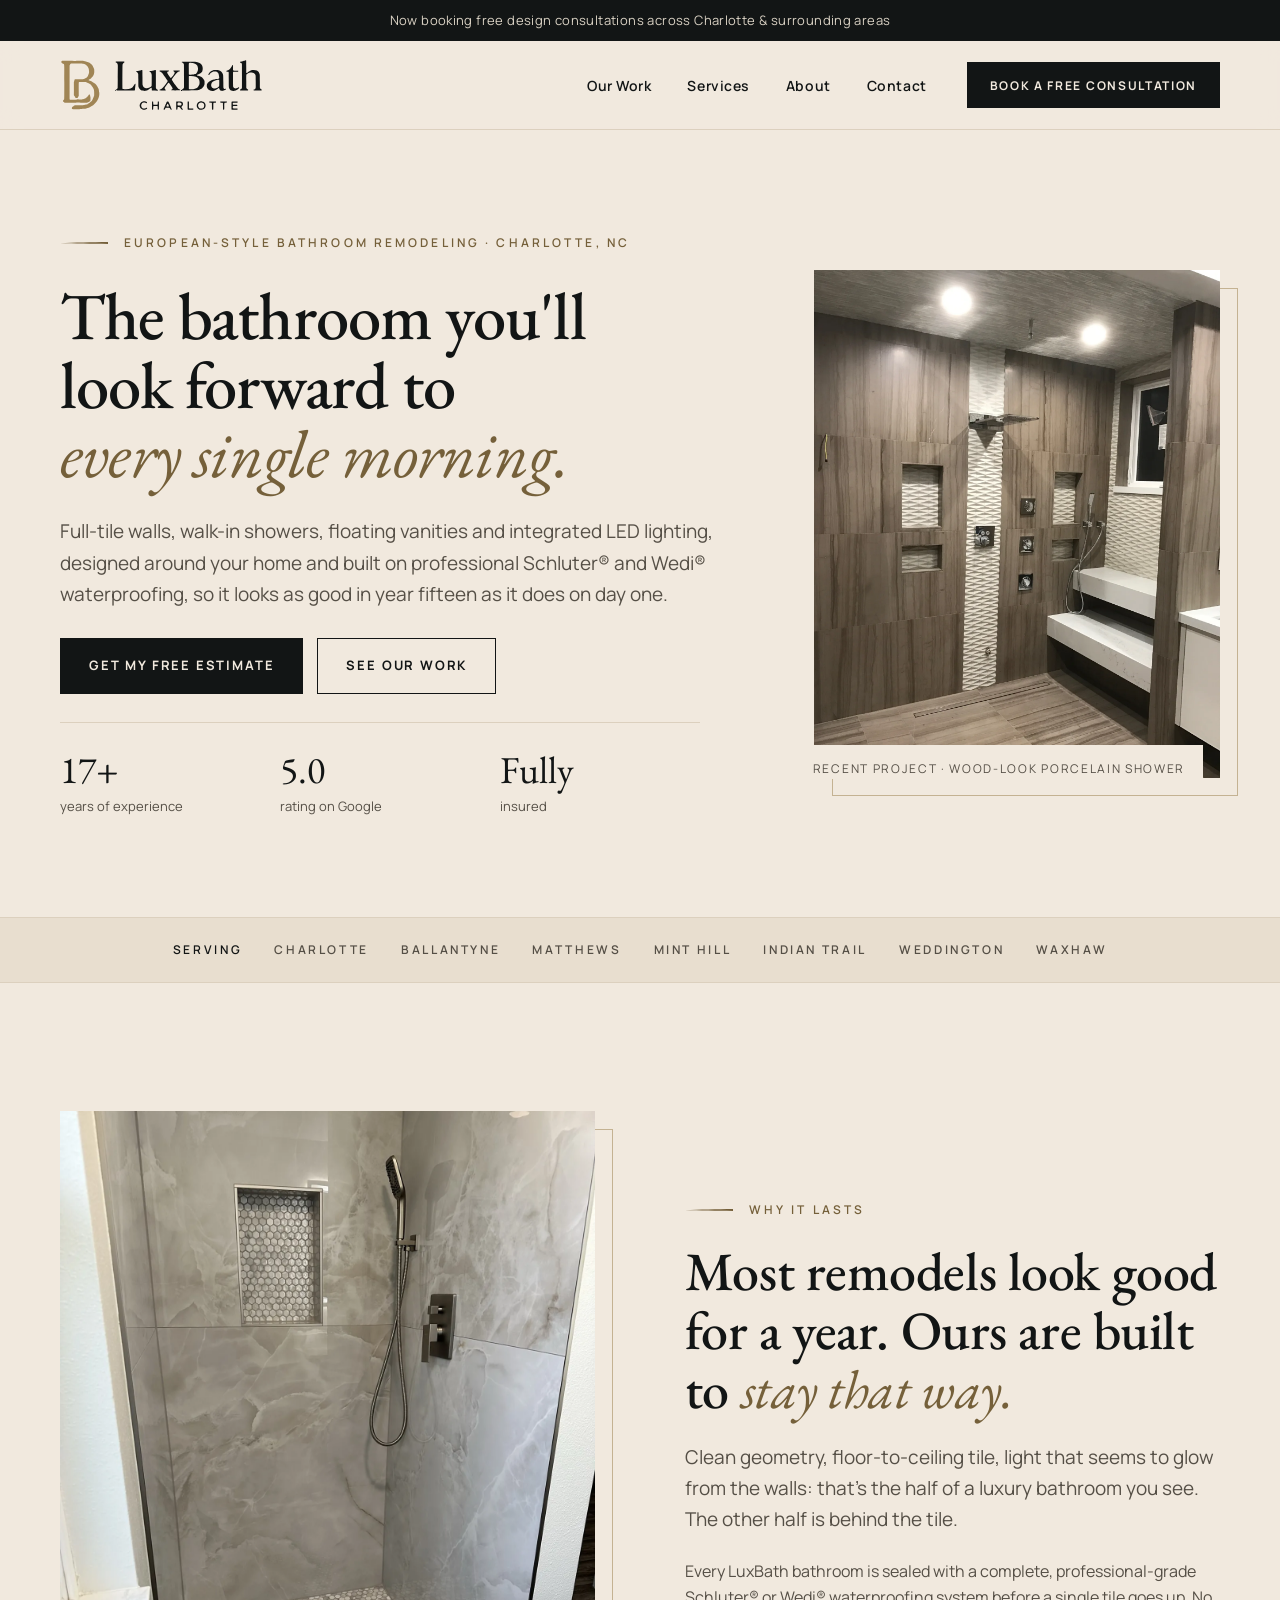
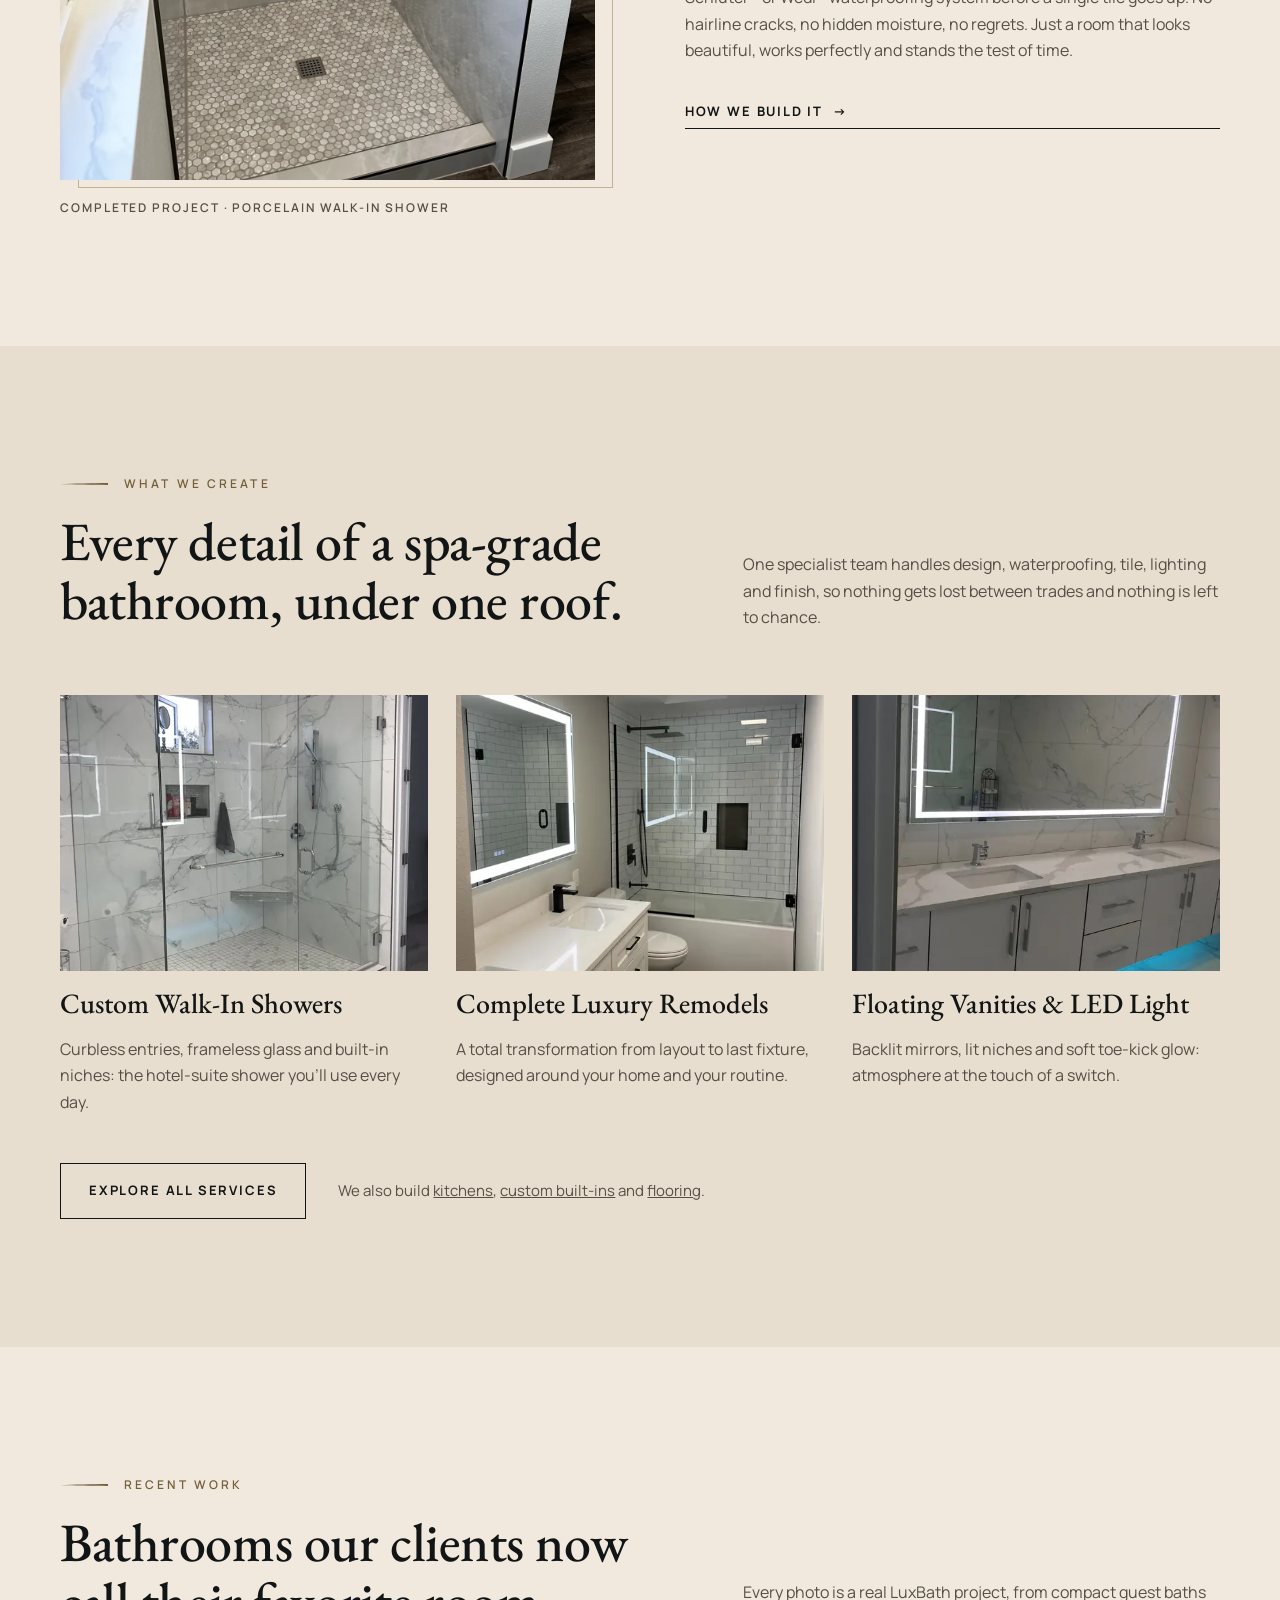
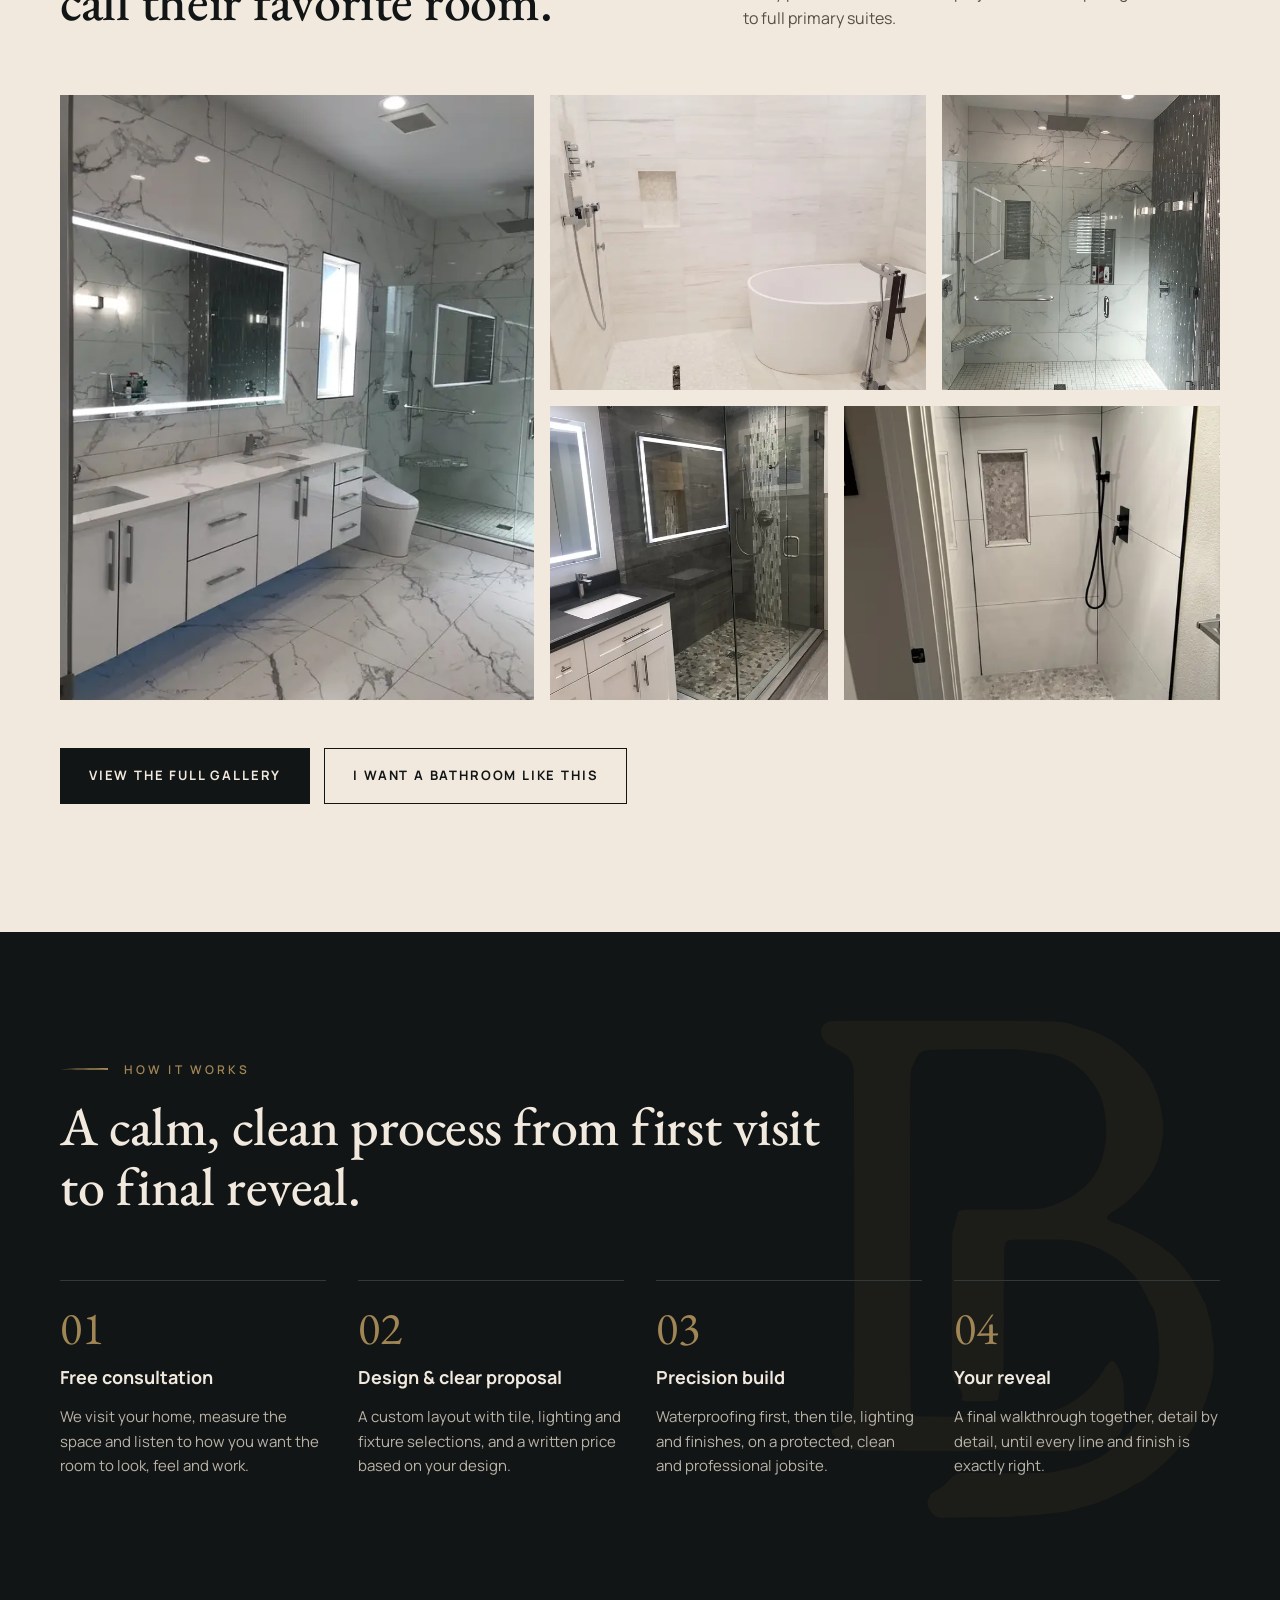
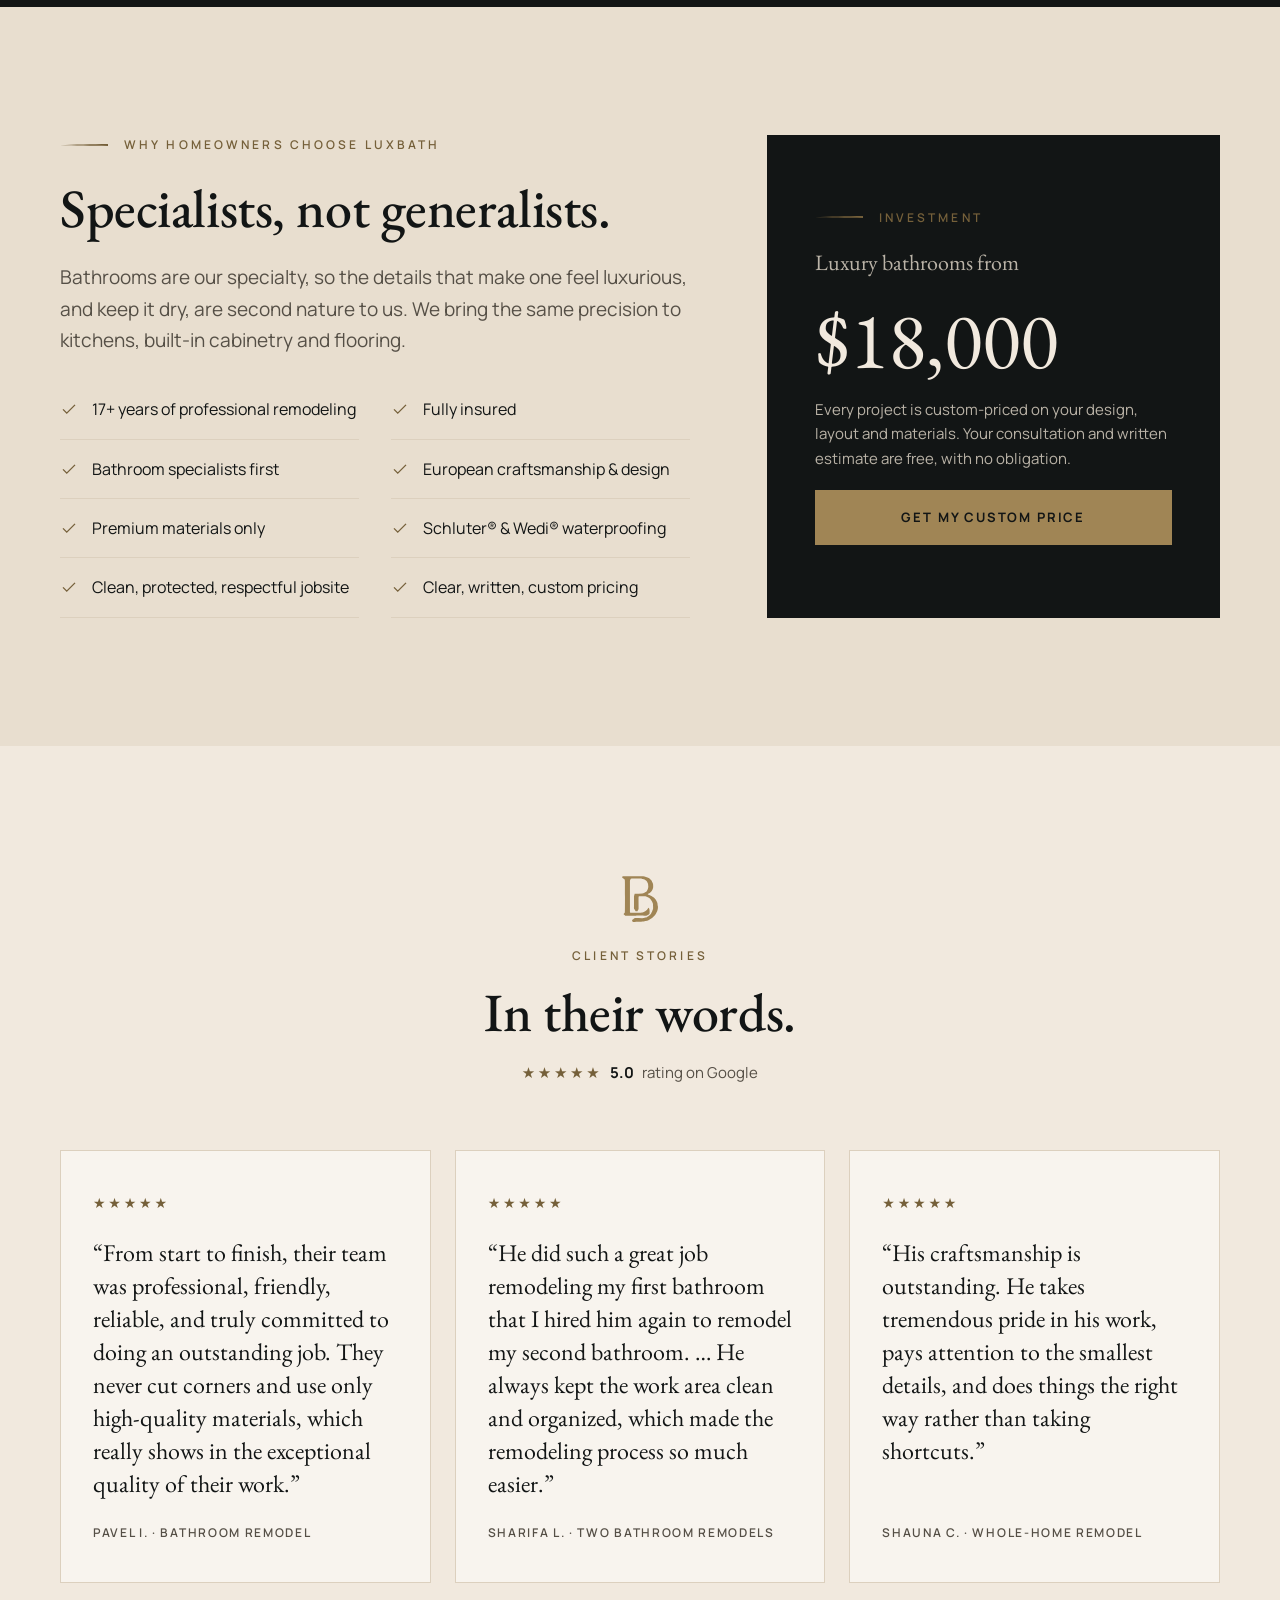
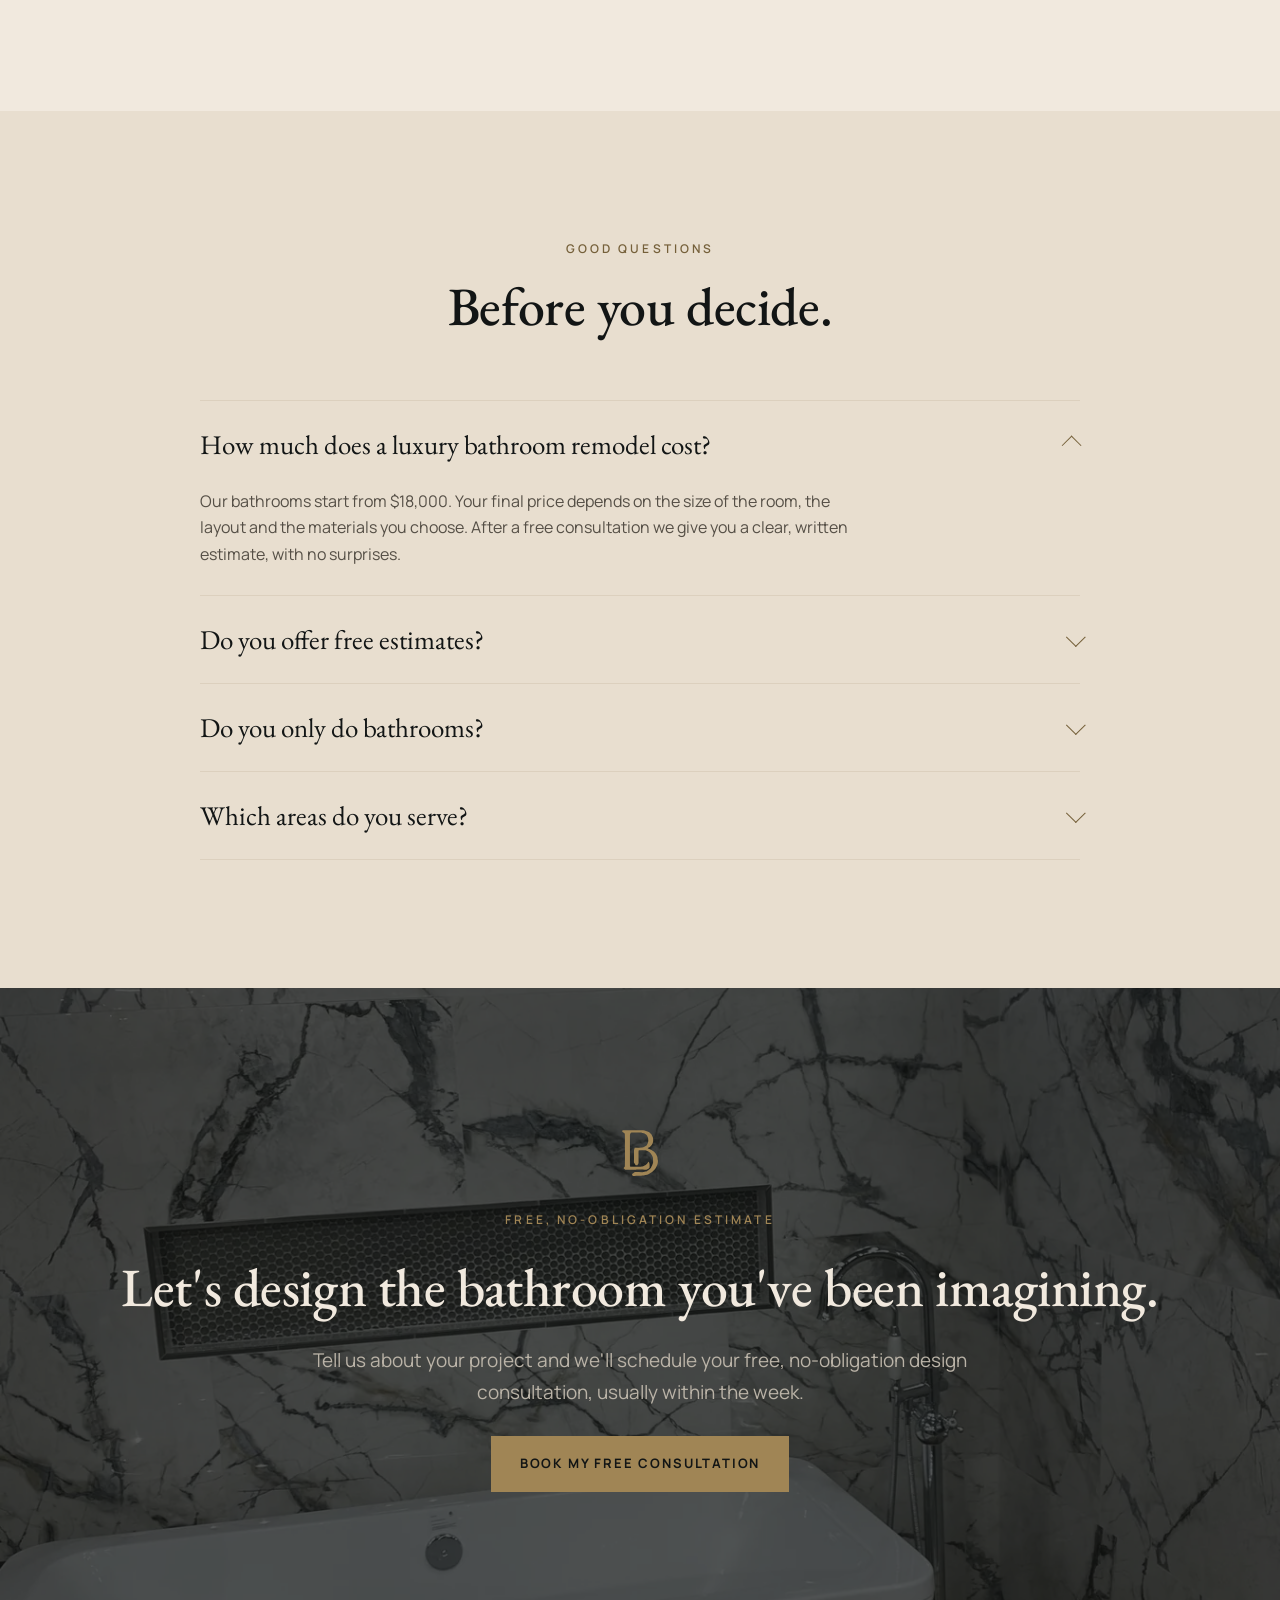
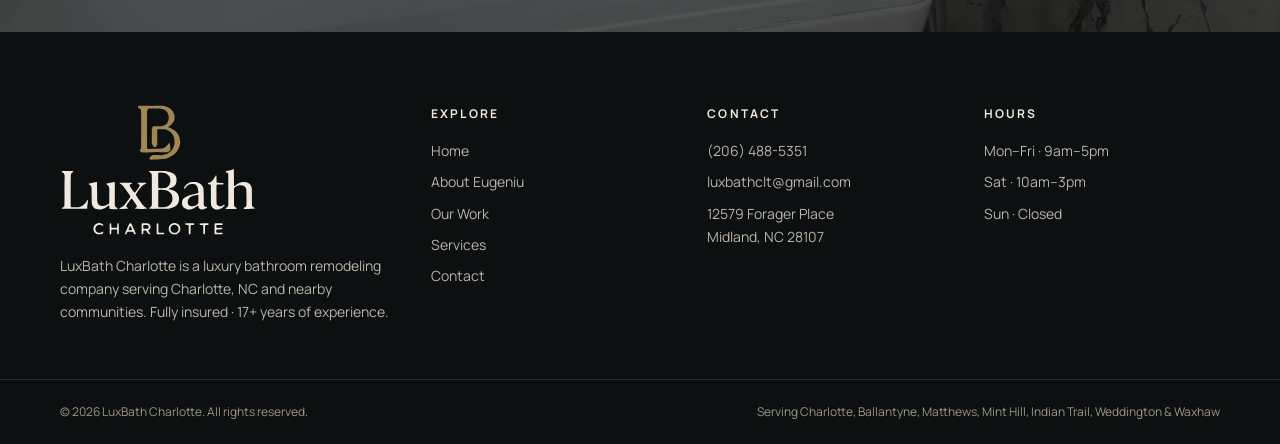
==== commit e68c60e2: "Further updates" ====
--- a/index.html
+++ b/index.html
@@ -12,6 +12,10 @@
 <meta property="og:title" content="LuxBath Charlotte | Luxury European-Style Bathroom Remodeling">
 <meta property="og:description" content="High-end, European-style bathroom remodeling in Charlotte, NC. Walk-in showers, full-tile bathrooms, LED lighting and Schluter/Wedi waterproofing. Free design consultation.">
 <meta property="og:image" content="https://luxbathclt.com/images/brand/og-image.jpg">
+<meta property="og:locale" content="en_US">
+<meta name="twitter:card" content="summary_large_image">
+<meta name="geo.region" content="US-NC">
+<meta name="geo.placename" content="Charlotte">
 <meta name="theme-color" content="#F1E9DE">
 <link rel="icon" href="favicon.svg" type="image/svg+xml">
 <link rel="apple-touch-icon" href="images/brand/apple-touch-icon.png">
@@ -19,14 +23,292 @@
 <link rel="preconnect" href="https://fonts.gstatic.com" crossorigin>
 <link rel="stylesheet" href="https://fonts.googleapis.com/css2?family=EB+Garamond:ital,wght@0,400;0,500;0,600;1,400;1,500&amp;family=Manrope:wght@400;500;600;700&amp;display=swap">
 <link rel="stylesheet" href="css/styles.css">
-<script type="application/ld+json">{"@context": "https://schema.org", "@type": "HomeAndConstructionBusiness", "name": "LuxBath Charlotte", "description": "Luxury European-style bathroom remodeling in Charlotte, NC.", "telephone": "+1-206-488-5351", "email": "luxbathclt@gmail.com", "priceRange": "$$$", "address": {"@type": "PostalAddress", "streetAddress": "12579 Forager Place", "addressLocality": "Midland", "addressRegion": "NC", "postalCode": "28107", "addressCountry": "US"}, "areaServed": ["Charlotte", "Midland", "Matthews", "Waxhaw", "Indian Trail", "Mint Hill"], "openingHoursSpecification": [{"@type": "OpeningHoursSpecification", "dayOfWeek": ["Monday", "Tuesday", "Wednesday", "Thursday", "Friday"], "opens": "09:00", "closes": "17:00"}, {"@type": "OpeningHoursSpecification", "dayOfWeek": "Saturday", "opens": "10:00", "closes": "15:00"}]}</script>
+<script type="application/ld+json">
+{
+ "@context": "https://schema.org",
+ "@graph": [
+  {
+   "@type": "WebSite",
+   "@id": "https://luxbathclt.com/#website",
+   "url": "https://luxbathclt.com/",
+   "name": "LuxBath Charlotte",
+   "publisher": {
+    "@id": "https://luxbathclt.com/#business"
+   },
+   "inLanguage": "en-US"
+  },
+  {
+   "@type": "HomeAndConstructionBusiness",
+   "@id": "https://luxbathclt.com/#business",
+   "name": "LuxBath Charlotte",
+   "legalName": "LuxBath Charlotte LLC",
+   "url": "https://luxbathclt.com/",
+   "logo": "https://luxbathclt.com/images/brand/logo-stacked.svg",
+   "image": "https://luxbathclt.com/images/brand/og-image.jpg",
+   "description": "LuxBath Charlotte is a luxury bathroom remodeling company specializing in high-end, European-style bathrooms in Charlotte, NC: custom walk-in showers, full-tile bathrooms, integrated LED lighting and Schluter and Wedi waterproofing. It also builds kitchens, custom built-in cabinetry and flooring.",
+   "slogan": "European craft. Modern luxury bathrooms.",
+   "telephone": "+1-206-488-5351",
+   "email": "luxbathclt@gmail.com",
+   "priceRange": "From $18,000",
+   "address": {
+    "@type": "PostalAddress",
+    "streetAddress": "12579 Forager Place",
+    "addressLocality": "Midland",
+    "addressRegion": "NC",
+    "postalCode": "28107",
+    "addressCountry": "US"
+   },
+   "areaServed": [
+    {
+     "@type": "City",
+     "name": "Charlotte",
+     "containedInPlace": {
+      "@type": "State",
+      "name": "North Carolina"
+     }
+    },
+    {
+     "@type": "City",
+     "name": "Ballantyne",
+     "containedInPlace": {
+      "@type": "State",
+      "name": "North Carolina"
+     }
+    },
+    {
+     "@type": "City",
+     "name": "Matthews",
+     "containedInPlace": {
+      "@type": "State",
+      "name": "North Carolina"
+     }
+    },
+    {
+     "@type": "City",
+     "name": "Mint Hill",
+     "containedInPlace": {
+      "@type": "State",
+      "name": "North Carolina"
+     }
+    },
+    {
+     "@type": "City",
+     "name": "Indian Trail",
+     "containedInPlace": {
+      "@type": "State",
+      "name": "North Carolina"
+     }
+    },
+    {
+     "@type": "City",
+     "name": "Weddington",
+     "containedInPlace": {
+      "@type": "State",
+      "name": "North Carolina"
+     }
+    },
+    {
+     "@type": "City",
+     "name": "Waxhaw",
+     "containedInPlace": {
+      "@type": "State",
+      "name": "North Carolina"
+     }
+    }
+   ],
+   "founder": {
+    "@id": "https://luxbathclt.com/#eugeniu"
+   },
+   "knowsAbout": [
+    "Bathroom remodeling",
+    "Walk-in showers",
+    "Curbless showers",
+    "Large-format tile installation",
+    "Schluter waterproofing",
+    "Wedi waterproofing",
+    "LED bathroom lighting",
+    "Floating vanities",
+    "Kitchen remodeling",
+    "Built-in cabinetry",
+    "Flooring installation"
+   ],
+   "hasOfferCatalog": {
+    "@type": "OfferCatalog",
+    "name": "Remodeling services",
+    "itemListElement": [
+     {
+      "@type": "Offer",
+      "itemOffered": {
+       "@type": "Service",
+       "name": "Luxury bathroom remodeling",
+       "description": "Complete bathroom transformations from layout to final fixture, custom-designed for each home."
+      }
+     },
+     {
+      "@type": "Offer",
+      "itemOffered": {
+       "@type": "Service",
+       "name": "Custom walk-in showers",
+       "description": "Curbless and low-threshold walk-in showers with frameless glass, linear drains, built-in niches and benches."
+      }
+     },
+     {
+      "@type": "Offer",
+      "itemOffered": {
+       "@type": "Service",
+       "name": "Full-tile bathrooms",
+       "description": "Floor-to-ceiling tile installation with large-format porcelain, mitered edges and aligned grout lines."
+      }
+     },
+     {
+      "@type": "Offer",
+      "itemOffered": {
+       "@type": "Service",
+       "name": "Integrated LED lighting",
+       "description": "Backlit mirrors, lit shower niches and under-vanity toe-kick lighting."
+      }
+     },
+     {
+      "@type": "Offer",
+      "itemOffered": {
+       "@type": "Service",
+       "name": "European-style bathroom design",
+       "description": "Floating vanities, wall-hung toilets with in-wall carriers and freestanding soaking tubs."
+      }
+     },
+     {
+      "@type": "Offer",
+      "itemOffered": {
+       "@type": "Service",
+       "name": "Schluter and Wedi shower waterproofing",
+       "description": "Complete Schluter and Wedi waterproofing systems installed on every wet wall and floor before tile."
+      }
+     },
+     {
+      "@type": "Offer",
+      "itemOffered": {
+       "@type": "Service",
+       "name": "Kitchen remodeling",
+       "description": "Custom cabinetry, quartz waterfall islands, tile backsplashes and lighting."
+      }
+     },
+     {
+      "@type": "Offer",
+      "itemOffered": {
+       "@type": "Service",
+       "name": "Built-in cabinetry",
+       "description": "Walk-in closets, pantries, media walls, wet bars and fireplace surrounds."
+      }
+     },
+     {
+      "@type": "Offer",
+      "itemOffered": {
+       "@type": "Service",
+       "name": "Flooring installation",
+       "description": "Hardwood, wide-plank and tile flooring with clean transitions and new trim."
+      }
+     }
+    ]
+   },
+   "openingHoursSpecification": [
+    {
+     "@type": "OpeningHoursSpecification",
+     "dayOfWeek": [
+      "Monday",
+      "Tuesday",
+      "Wednesday",
+      "Thursday",
+      "Friday"
+     ],
+     "opens": "09:00",
+     "closes": "17:00"
+    },
+    {
+     "@type": "OpeningHoursSpecification",
+     "dayOfWeek": "Saturday",
+     "opens": "10:00",
+     "closes": "15:00"
+    }
+   ]
+  },
+  {
+   "@type": "Person",
+   "@id": "https://luxbathclt.com/#eugeniu",
+   "name": "Eugeniu",
+   "jobTitle": "Founder",
+   "worksFor": {
+    "@id": "https://luxbathclt.com/#business"
+   },
+   "image": "https://luxbathclt.com/images/site/eugeniu.webp",
+   "description": "Founder of LuxBath Charlotte with more than 17 years of professional remodeling experience, specializing in high-end, European-style bathrooms.",
+   "knowsAbout": [
+    "Bathroom remodeling",
+    "Tile installation",
+    "Shower waterproofing",
+    "Interior design",
+    "Finish carpentry"
+   ]
+  },
+  {
+   "@type": "WebPage",
+   "@id": "https://luxbathclt.com/#webpage",
+   "url": "https://luxbathclt.com/",
+   "name": "LuxBath Charlotte | Luxury European-Style Bathroom Remodeling",
+   "description": "Luxury European-style bathroom remodeling in Charlotte, NC.",
+   "isPartOf": {
+    "@id": "https://luxbathclt.com/#website"
+   },
+   "about": {
+    "@id": "https://luxbathclt.com/#business"
+   },
+   "inLanguage": "en-US"
+  },
+  {
+   "@type": "FAQPage",
+   "mainEntity": [
+    {
+     "@type": "Question",
+     "name": "How much does a luxury bathroom remodel cost?",
+     "acceptedAnswer": {
+      "@type": "Answer",
+      "text": "Our bathrooms start from $18,000. Your final price depends on the size of the room, the layout and the materials you choose. After a free consultation we give you a clear, written estimate, with no surprises."
+     }
+    },
+    {
+     "@type": "Question",
+     "name": "Do you offer free estimates?",
+     "acceptedAnswer": {
+      "@type": "Answer",
+      "text": "Yes. Your in-home design consultation and written estimate are free, with no obligation. Request one through our contact form and we'll reply within one business day."
+     }
+    },
+    {
+     "@type": "Question",
+     "name": "Do you only do bathrooms?",
+     "acceptedAnswer": {
+      "@type": "Answer",
+      "text": "Bathrooms are our specialty and the heart of what we do. We also design and build kitchens, custom built-in cabinetry and flooring, often as part of a larger renovation, with the same eye for detail and the same clean, professional process."
+     }
+    },
+    {
+     "@type": "Question",
+     "name": "Which areas do you serve?",
+     "acceptedAnswer": {
+      "@type": "Answer",
+      "text": "Charlotte, NC and the surrounding communities, including Ballantyne, Matthews, Mint Hill, Indian Trail, Weddington and Waxhaw."
+     }
+    }
+   ]
+  }
+ ]
+}
+</script>
 </head>
 <body>
 <a class="skip-link" href="#main">Skip to content</a>
 <div class="utility">
   <div class="container">
     <span>Now booking free design consultations across Charlotte &amp; surrounding areas</span>
-    <a href="tel:+12064885351">Call (206) 488-5351</a>
   </div>
 </div>
 <header class="site-header">
@@ -37,6 +319,7 @@
       <div class="nav-links">
         <a href="our-work/">Our Work</a>
         <a href="services/">Services</a>
+        <a href="about/">About</a>
         <a href="contact/">Contact</a>
       </div>
       <a class="btn btn-dark" href="contact/">Book a Free Consultation</a>
@@ -56,25 +339,25 @@
         <a class="btn btn-outline" href="our-work/">See Our Work</a>
       </div>
       <div class="stats">
-        <div><div class="stat-num">17+</div><div class="stat-label">years of professional remodeling</div></div>
-        <div><div class="stat-num">5.0</div><div class="stat-label">rating on Google from homeowners</div></div>
-        <div><div class="stat-num">Fully</div><div class="stat-label">insured, with premium materials only</div></div>
+        <div><div class="stat-num">17+</div><div class="stat-label">years of experience</div></div>
+        <div><div class="stat-num">5.0</div><div class="stat-label">rating on Google</div></div>
+        <div><div class="stat-num">Fully</div><div class="stat-label">insured</div></div>
       </div>
     </div>
     <figure class="hero-media" style="margin:0">
-      <img src="images/site/hero.webp" width="1500" height="2000" alt="Marble-look bathroom with backlit LED mirror and floating double vanity" fetchpriority="high">
-      <figcaption>Recent project · Marble suite with floating LED vanity</figcaption>
+      <img src="images/site/hero.webp" width="1500" height="2000" alt="Wood-look porcelain walk-in shower with twin niches and a mosaic accent strip" fetchpriority="high">
+      <figcaption>Recent project · Wood-look porcelain shower</figcaption>
     </figure>
   </div>
 </section>
-<div class="areas"><div class="container"><ul><li>Serving</li><li>Charlotte</li><li>Midland</li><li>Matthews</li><li>Waxhaw</li><li>Indian Trail</li><li>Mint Hill</li></ul></div></div>
+<div class="areas"><div class="container"><ul><li>Serving</li><li>Charlotte</li><li>Ballantyne</li><li>Matthews</li><li>Mint Hill</li><li>Indian Trail</li><li>Weddington</li><li>Waxhaw</li></ul></div></div>
 
 <section class="section">
   <div class="container split">
-    <div class="pair reveal">
-      <figure><img src="images/site/process-wedi-waterproofing.webp" width="1050" height="1400" alt="Wedi waterproof board system installed before tile" loading="lazy" decoding="async"><figcaption>Before the tile</figcaption></figure>
-      <figure><img src="images/gallery/glass-enclosed-walk-in-shower-sm.webp" srcset="images/gallery/glass-enclosed-walk-in-shower-sm.webp 540w, images/gallery/glass-enclosed-walk-in-shower.webp 1350w" sizes="(max-width: 860px) 50vw, 25vw" width="540" height="720" alt="Glass-enclosed walk-in shower with corner bench and mosaic floor" loading="lazy" decoding="async"><figcaption>After the tile</figcaption></figure>
-    </div>
+    <figure class="portrait reveal">
+      <img src="images/gallery/porcelain-shower-hex-mosaic-sm.webp" srcset="images/gallery/porcelain-shower-hex-mosaic-sm.webp 540w, images/gallery/porcelain-shower-hex-mosaic.webp 1350w" sizes="(max-width: 860px) 100vw, 50vw" width="540" height="720" alt="Large-format porcelain shower with hex mosaic floor and niche" loading="lazy" decoding="async">
+      <figcaption>Completed project · Porcelain walk-in shower</figcaption>
+    </figure>
     <div class="split-copy reveal">
       <span class="eyebrow">Why it lasts</span>
       <h2 class="h2">Most remodels look good for a year. Ours are built to <em>stay that way.</em></h2>
@@ -93,7 +376,7 @@
       </div>
       <p class="muted">One specialist team handles design, waterproofing, tile, lighting and finish, so nothing gets lost between trades and nothing is left to chance.</p>
     </div>
-    <div class="cards reveal"><a class="card" href="services/#showers"><div class="card-img"><img src="images/gallery/curbless-marble-wet-room-sm.webp" srcset="images/gallery/curbless-marble-wet-room-sm.webp 540w, images/gallery/curbless-marble-wet-room.webp 1350w" sizes="(max-width: 620px) 100vw, 33vw" width="540" height="720" alt="Curbless marble wet room with rain shower and pebble floor" loading="lazy" decoding="async"></div><h3 class="h3">Custom Walk-In Showers</h3><p>Curbless entries, frameless glass and built-in niches: the hotel-suite shower you'll use every day.</p></a><a class="card" href="services/#remodels"><div class="card-img"><img src="images/gallery/black-white-led-suite-sm.webp" srcset="images/gallery/black-white-led-suite-sm.webp 540w, images/gallery/black-white-led-suite.webp 1350w" sizes="(max-width: 620px) 100vw, 33vw" width="540" height="720" alt="White and black bathroom with LED mirror and glass tub shower" loading="lazy" decoding="async"></div><h3 class="h3">Complete Luxury Remodels</h3><p>A total transformation from layout to last fixture, designed around your home and your routine.</p></a><a class="card" href="services/#lighting"><div class="card-img"><img src="images/gallery/floating-vanity-toe-kick-light-sm.webp" srcset="images/gallery/floating-vanity-toe-kick-light-sm.webp 540w, images/gallery/floating-vanity-toe-kick-light.webp 1350w" sizes="(max-width: 620px) 100vw, 33vw" width="540" height="720" alt="Floating vanity with LED toe-kick lighting and illuminated mirror" loading="lazy" decoding="async"></div><h3 class="h3">Floating Vanities &amp; LED Light</h3><p>Backlit mirrors, lit niches and soft toe-kick glow: atmosphere at the touch of a switch.</p></a></div>
+    <div class="cards reveal"><a class="card" href="services/#showers"><div class="card-img"><img src="images/gallery/glass-enclosed-walk-in-shower-sm.webp" srcset="images/gallery/glass-enclosed-walk-in-shower-sm.webp 540w, images/gallery/glass-enclosed-walk-in-shower.webp 1350w" sizes="(max-width: 620px) 100vw, 33vw" width="540" height="720" alt="Glass-enclosed walk-in shower with corner bench and mosaic floor" loading="lazy" decoding="async"></div><h3 class="h3">Custom Walk-In Showers</h3><p>Curbless entries, frameless glass and built-in niches: the hotel-suite shower you'll use every day.</p></a><a class="card" href="services/#remodels"><div class="card-img"><img src="images/gallery/black-white-led-suite-sm.webp" srcset="images/gallery/black-white-led-suite-sm.webp 540w, images/gallery/black-white-led-suite.webp 1350w" sizes="(max-width: 620px) 100vw, 33vw" width="540" height="720" alt="White and black bathroom with LED mirror and glass tub shower" loading="lazy" decoding="async"></div><h3 class="h3">Complete Luxury Remodels</h3><p>A total transformation from layout to last fixture, designed around your home and your routine.</p></a><a class="card" href="services/#lighting"><div class="card-img"><img src="images/gallery/floating-vanity-toe-kick-light-sm.webp" srcset="images/gallery/floating-vanity-toe-kick-light-sm.webp 540w, images/gallery/floating-vanity-toe-kick-light.webp 1350w" sizes="(max-width: 620px) 100vw, 33vw" width="540" height="720" alt="Floating vanity with LED toe-kick lighting and illuminated mirror" loading="lazy" decoding="async"></div><h3 class="h3">Floating Vanities &amp; LED Light</h3><p>Backlit mirrors, lit niches and soft toe-kick glow: atmosphere at the touch of a switch.</p></a></div>
     <div style="margin-top:48px;display:flex;flex-wrap:wrap;gap:16px 32px;align-items:center" class="reveal">
       <a class="btn btn-outline" href="services/">Explore All Services</a>
       <p class="muted" style="font-size:15px">We also build <a href="our-work/#kitchens">kitchens</a>, <a href="our-work/#built-ins">custom built-ins</a> and <a href="our-work/#flooring">flooring</a>.</p>
@@ -109,7 +392,7 @@
       </div>
       <p class="muted">Every photo is a real LuxBath project, from compact guest baths to full primary suites.</p>
     </div>
-    <div class="work-grid reveal"><a href="our-work/"><img src="images/gallery/marble-suite-led-vanity-sm.webp" srcset="images/gallery/marble-suite-led-vanity-sm.webp 540w, images/gallery/marble-suite-led-vanity.webp 1350w" sizes="(max-width: 860px) 50vw, 40vw" width="540" height="720" alt="Marble-look bathroom with backlit LED mirror and floating double vanity" loading="lazy" decoding="async"></a><a href="our-work/"><img src="images/gallery/freestanding-tub-open-shower-sm.webp" srcset="images/gallery/freestanding-tub-open-shower-sm.webp 720w, images/gallery/freestanding-tub-open-shower.webp 1800w" sizes="(max-width: 860px) 50vw, 40vw" width="720" height="540" alt="Freestanding soaking tub beside an open marble shower" loading="lazy" decoding="async"></a><a href="our-work/"><img src="images/gallery/frameless-shower-mosaic-column-sm.webp" srcset="images/gallery/frameless-shower-mosaic-column-sm.webp 540w, images/gallery/frameless-shower-mosaic-column.webp 1350w" sizes="(max-width: 860px) 50vw, 40vw" width="540" height="720" alt="Frameless glass shower with rain head and dark mosaic feature column" loading="lazy" decoding="async"></a><a href="our-work/"><img src="images/gallery/curbless-shower-stone-slab-sm.webp" srcset="images/gallery/curbless-shower-stone-slab-sm.webp 540w, images/gallery/curbless-shower-stone-slab.webp 1350w" sizes="(max-width: 860px) 50vw, 40vw" width="540" height="720" alt="Curbless shower with stone-look slab wall and wall-hung toilet" loading="lazy" decoding="async"></a><a href="our-work/"><img src="images/gallery/walk-in-shower-pebble-floor-sm.webp" srcset="images/gallery/walk-in-shower-pebble-floor-sm.webp 540w, images/gallery/walk-in-shower-pebble-floor.webp 1350w" sizes="(max-width: 860px) 50vw, 40vw" width="540" height="720" alt="Walk-in shower with river-pebble floor and floating bench" loading="lazy" decoding="async"></a></div>
+    <div class="work-grid reveal"><a href="our-work/"><img src="images/gallery/marble-suite-led-vanity-sm.webp" srcset="images/gallery/marble-suite-led-vanity-sm.webp 540w, images/gallery/marble-suite-led-vanity.webp 1350w" sizes="(max-width: 860px) 50vw, 40vw" width="540" height="720" alt="Marble-look bathroom with backlit LED mirror and floating double vanity" loading="lazy" decoding="async"></a><a href="our-work/"><img src="images/gallery/freestanding-tub-open-shower-sm.webp" srcset="images/gallery/freestanding-tub-open-shower-sm.webp 720w, images/gallery/freestanding-tub-open-shower.webp 1800w" sizes="(max-width: 860px) 50vw, 40vw" width="720" height="540" alt="Freestanding soaking tub beside an open marble shower" loading="lazy" decoding="async"></a><a href="our-work/"><img src="images/gallery/frameless-shower-mosaic-column-sm.webp" srcset="images/gallery/frameless-shower-mosaic-column-sm.webp 540w, images/gallery/frameless-shower-mosaic-column.webp 1350w" sizes="(max-width: 860px) 50vw, 40vw" width="540" height="720" alt="Frameless glass shower with rain head and dark mosaic feature column" loading="lazy" decoding="async"></a><a href="our-work/"><img src="images/gallery/charcoal-tile-led-mirror-suite-sm.webp" srcset="images/gallery/charcoal-tile-led-mirror-suite-sm.webp 540w, images/gallery/charcoal-tile-led-mirror-suite.webp 1350w" sizes="(max-width: 860px) 50vw, 40vw" width="540" height="720" alt="Charcoal tile shower beside a double vanity with LED mirror" loading="lazy" decoding="async"></a><a href="our-work/"><img src="images/gallery/matte-black-fixtures-shower-sm.webp" srcset="images/gallery/matte-black-fixtures-shower-sm.webp 540w, images/gallery/matte-black-fixtures-shower.webp 1350w" sizes="(max-width: 860px) 50vw, 40vw" width="540" height="720" alt="Walk-in shower with matte black fixtures and stone niche" loading="lazy" decoding="async"></a></div>
     <div style="margin-top:48px;display:flex;flex-wrap:wrap;gap:14px" class="reveal">
       <a class="btn btn-dark" href="our-work/">View the Full Gallery</a>
       <a class="btn btn-outline" href="contact/">I Want a Bathroom Like This</a>
@@ -117,7 +400,7 @@
   </div>
 </section>
 <section class="section on-dark has-watermark" id="process">
-  <img class="watermark" src="images/brand/monogram.svg" alt="" aria-hidden="true">
+  <img class="watermark" src="images/brand/monogram-large.svg" alt="" aria-hidden="true">
   <div class="container">
     <div class="section-head reveal">
       <span class="eyebrow">How it works</span>
@@ -163,7 +446,7 @@
       <span class="eyebrow center">Good questions</span>
       <h2 class="h2">Before you decide.</h2>
     </div>
-    <div class="faq reveal"><details open><summary>How much does a luxury bathroom remodel cost?</summary><p>Our bathrooms start from $18,000. Your final price depends on the size of the room, the layout and the materials you choose. After a free consultation we give you a clear, written estimate, with no surprises.</p></details><details><summary>Do you only do bathrooms?</summary><p>Bathrooms are our specialty and the heart of what we do. We also design and build kitchens, custom built-in cabinetry and flooring, often as part of a larger renovation, with the same eye for detail and the same clean, professional process.</p></details><details><summary>Why does waterproofing matter so much?</summary><p>Water getting behind tile is what ruins most bathrooms. We install complete Schluter® or Wedi® systems, so walls and floors are sealed before a single tile goes up, protecting your home for the long term.</p></details><details><summary>Can you help with design and selections?</summary><p>Absolutely. Every project is custom-designed. We'll guide you through layout, tile, fixtures, vanities and lighting so the finished room reflects your style and works the way you live.</p></details></div>
+    <div class="faq reveal"><details open><summary>How much does a luxury bathroom remodel cost?</summary><p>Our bathrooms start from $18,000. Your final price depends on the size of the room, the layout and the materials you choose. After a free consultation we give you a clear, written estimate, with no surprises.</p></details><details><summary>Do you offer free estimates?</summary><p>Yes. Your in-home design consultation and written estimate are free, with no obligation. Request one through our contact form and we'll reply within one business day.</p></details><details><summary>Do you only do bathrooms?</summary><p>Bathrooms are our specialty and the heart of what we do. We also design and build kitchens, custom built-in cabinetry and flooring, often as part of a larger renovation, with the same eye for detail and the same clean, professional process.</p></details><details><summary>Which areas do you serve?</summary><p>Charlotte, NC and the surrounding communities, including Ballantyne, Matthews, Mint Hill, Indian Trail, Weddington and Waxhaw.</p></details></div>
   </div>
 </section>
 
@@ -176,7 +459,6 @@
     <p class="lead">Tell us about your project and we'll schedule your free, no-obligation design consultation, usually within the week.</p>
     <div class="btn-row">
       <a class="btn btn-brass" href="contact/">Book My Free Consultation</a>
-      <a class="btn btn-ghost" href="tel:+12064885351">Call (206) 488-5351</a>
     </div>
   </div>
 </section>
@@ -186,11 +468,11 @@
   <div class="container footer-grid">
     <div>
       <a class="brand brand-footer" href="./"><img src="images/brand/logo-stacked-light.svg" width="236" height="160" alt="LuxBath Charlotte"></a>
-      <p>European craft. Modern luxury bathrooms.<br>Fully insured · 17+ years of experience.</p>
+      <p>LuxBath Charlotte is a luxury bathroom remodeling company serving Charlotte, NC and nearby communities. Fully insured · 17+ years of experience.</p>
     </div>
     <div>
       <h4>Explore</h4>
-      <ul><li><a href="./">Home</a></li><li><a href="our-work/">Our Work</a></li><li><a href="services/">Services</a></li><li><a href="contact/">Contact</a></li></ul>
+      <ul><li><a href="./">Home</a></li><li><a href="about/">About Eugeniu</a></li><li><a href="our-work/">Our Work</a></li><li><a href="services/">Services</a></li><li><a href="contact/">Contact</a></li></ul>
     </div>
     <div>
       <h4>Contact</h4>
@@ -208,13 +490,12 @@
   <div class="footer-bottom">
     <div class="container">
       <span>© <span data-year>2026</span> LuxBath Charlotte. All rights reserved.</span>
-      <span>Serving Charlotte, Midland, Matthews, Waxhaw, Indian Trail &amp; Mint Hill</span>
+      <span>Serving Charlotte, Ballantyne, Matthews, Mint Hill, Indian Trail, Weddington &amp; Waxhaw</span>
     </div>
   </div>
 </footer>
 <div class="mobile-bar">
-  <a href="tel:+12064885351"><svg viewBox="0 0 24 24" fill="none" stroke="currentColor" stroke-width="1.6" aria-hidden="true"><path d="M5 4h4l2 5-2.5 1.5a11 11 0 0 0 5 5L15 13l5 2v4a2 2 0 0 1-2 2A16 16 0 0 1 3 6a2 2 0 0 1 2-2"/></svg>Call</a>
-  <a href="contact/">Free Estimate</a>
+  <a href="contact/">Book a Free Consultation</a>
 </div>
 <script src="js/main.js" defer></script>
 </body>
--- a/css/styles.css
+++ b/css/styles.css
@@ -133,7 +133,7 @@
 .brand { display: inline-flex; align-items: center; text-decoration: none; }
 .brand img { height: 52px; width: auto; }
 .brand-footer img { height: 132px; }
-@media (max-width: 880px) { .brand img { height: 42px; } }
+@media (max-width: 1020px) { .brand img { height: 42px; } }
 
 .nav { display: flex; align-items: center; gap: 40px; }
 .nav-links { display: flex; gap: 36px; }
@@ -154,7 +154,7 @@
 }
 .nav-toggle svg { width: 22px; height: 22px; }
 
-@media (max-width: 880px) {
+@media (max-width: 1020px) {
   .nav-toggle { display: inline-flex; }
   .nav {
     position: absolute; left: 0; right: 0; top: 100%;
@@ -205,14 +205,14 @@
   .utility .container > span { display: none; }
   .utility .container { justify-content: center; }
 }
-@media (max-width: 480px) { .stats { grid-template-columns: 1fr 1fr; } .stats > :last-child { grid-column: 1 / -1; } }
+@media (max-width: 480px) { .stats { gap: 12px; } .stat-num { font-size: 28px; } .stat-label { font-size: 11.5px; letter-spacing: 0; } }
 
 /* Page hero (sub pages) */
 .page-hero { position: relative; background: var(--ink); color: var(--paper); overflow: hidden; }
 .page-hero-bg { position: absolute; inset: 0; }
-.page-hero-bg img { width: 100%; height: 100%; object-fit: cover; opacity: .38; }
-.page-hero-bg::after { content: ""; position: absolute; inset: 0; background: linear-gradient(90deg, rgba(18,21,21,.93) 0%, rgba(18,21,21,.72) 55%, rgba(18,21,21,.38) 100%); }
-.page-hero .container { position: relative; display: grid; gap: 24px; padding-block: clamp(80px, 11vw, 148px); }
+.page-hero-bg img { width: 100%; height: 100%; object-fit: cover; opacity: .7; }
+.page-hero-bg::after { content: ""; position: absolute; inset: 0; background: linear-gradient(90deg, rgba(18,21,21,.88) 0%, rgba(18,21,21,.68) 50%, rgba(18,21,21,.32) 100%); }
+.page-hero .container { position: relative; display: grid; gap: 20px; padding-block: clamp(56px, 7vw, 100px); }
 .page-hero .lead { max-width: 56ch; }
 .crumbs { font-size: 13px; color: var(--muted-on-dark); letter-spacing: .04em; }
 .crumbs a { color: var(--brass-light); text-decoration: none; }
@@ -355,9 +355,10 @@
 }
 .chip .count { font-size: 12px; color: var(--muted); font-weight: 600; }
 @media (max-width: 720px) {
-  .filters { flex-wrap: nowrap; overflow-x: auto; margin-inline: calc(var(--gutter) * -1); padding-inline: var(--gutter); scrollbar-width: none; }
-  .filters::-webkit-scrollbar { display: none; }
-  .chip { flex: none; white-space: nowrap; }
+  .filters { gap: 8px; margin-bottom: 28px; }
+  .chip { min-height: 44px; padding: 8px 14px; font-size: 12.5px; gap: 8px; white-space: nowrap; }
+  .chip-sub { min-height: 40px; padding: 6px 12px; font-size: 12px; }
+  .filters-sub { margin-top: -16px; padding-top: 12px; }
 }
 .chip:hover { border-color: var(--ink); }
 .chip[aria-pressed="true"] { background: var(--ink); color: var(--paper); border-color: var(--ink); }
@@ -526,3 +527,61 @@
 /* Our Work headline: always two lines */
 .nowrap { white-space: nowrap; }
 .work-title { font-size: clamp(28px, 7.4vw, 78px); }
+
+/* About */
+.portrait { margin: 0; position: relative; display: grid; gap: 12px; }
+.portrait img { width: 100%; aspect-ratio: 4 / 5; object-fit: cover; position: relative; z-index: 1; }
+.portrait::before { content: ""; position: absolute; inset: 18px -18px 30px 18px; border: 1px solid var(--brass); opacity: .55; }
+.portrait figcaption { font-size: 12px; font-weight: 600; letter-spacing: .16em; text-transform: uppercase; color: var(--muted); position: relative; z-index: 1; padding-top: 6px; }
+@media (max-width: 860px) { .portrait::before { display: none; } }
+.about-stats { margin-top: 8px; }
+.quotes-2 { grid-template-columns: repeat(2, minmax(0, 1fr)); max-width: 1000px; margin-inline: auto; }
+@media (max-width: 760px) { .quotes-2 { grid-template-columns: 1fr; } }
+.nav-links a, .nav .btn { white-space: nowrap; }
+
+/* Phone lives in the footer only */
+.utility .container { justify-content: center; }
+@media (max-width: 720px) {
+  .utility { display: none; }
+  .mobile-bar { grid-template-columns: 1fr; }
+}
+
+/* At a glance facts */
+.facts { margin: 0; display: grid; border-top: 1px solid var(--line); }
+.facts > div { display: grid; grid-template-columns: 150px 1fr; gap: 16px; padding: 14px 0; border-bottom: 1px solid var(--line); }
+.facts dt { font-size: 12px; font-weight: 700; letter-spacing: .14em; text-transform: uppercase; color: var(--brass-dark); padding-top: 3px; }
+.facts dd { margin: 0; font-size: 15px; color: var(--ink); }
+@media (max-width: 520px) { .facts > div { grid-template-columns: 1fr; gap: 4px; } }
+@media (max-width: 760px) {
+  .page-hero-bg::after { background: linear-gradient(180deg, rgba(18,21,21,.8) 0%, rgba(18,21,21,.74) 100%); }
+}
+.page-hero-bg.bg-low img { object-position: center 78%; }
+.stat-label { white-space: nowrap; }
+@media (max-width: 380px) { .stat-label { white-space: normal; } }
+
+/* Services hero: jump pills stand out over the photo */
+.service-jump { gap: 10px; margin-top: 12px; }
+.service-jump a {
+  background: rgba(18, 21, 21, .55);
+  -webkit-backdrop-filter: blur(6px); backdrop-filter: blur(6px);
+  border: 1px solid rgba(210, 188, 143, .75);
+  color: var(--paper); font-weight: 600;
+  transition: background-color .2s, color .2s, border-color .2s;
+}
+.service-jump a:hover, .service-jump a:focus-visible { background: var(--brass); border-color: var(--brass); color: var(--ink); }
+.service-jump { flex-wrap: wrap; }
+.service-jump a { white-space: nowrap; padding: 10px 16px; font-size: 13px; }
+@media (min-width: 1021px) { .service-jump { flex-wrap: nowrap; } }
+
+/* About: solid hero with monogram */
+.page-hero-solid { background: var(--ink); }
+.page-hero-solid .hero-mark {
+  position: absolute; right: max(var(--gutter), calc((100vw - var(--max)) / 2 + var(--gutter)));
+  top: 50%; transform: translateY(-50%);
+  height: 64%; max-height: 300px; width: auto; opacity: .95; pointer-events: none;
+}
+.page-hero-solid .container { padding-right: min(36%, 420px); }
+@media (max-width: 900px) {
+  .page-hero-solid .container { padding-right: var(--gutter); }
+  .page-hero-solid .hero-mark { height: 72%; right: -40px; opacity: .1; }
+}
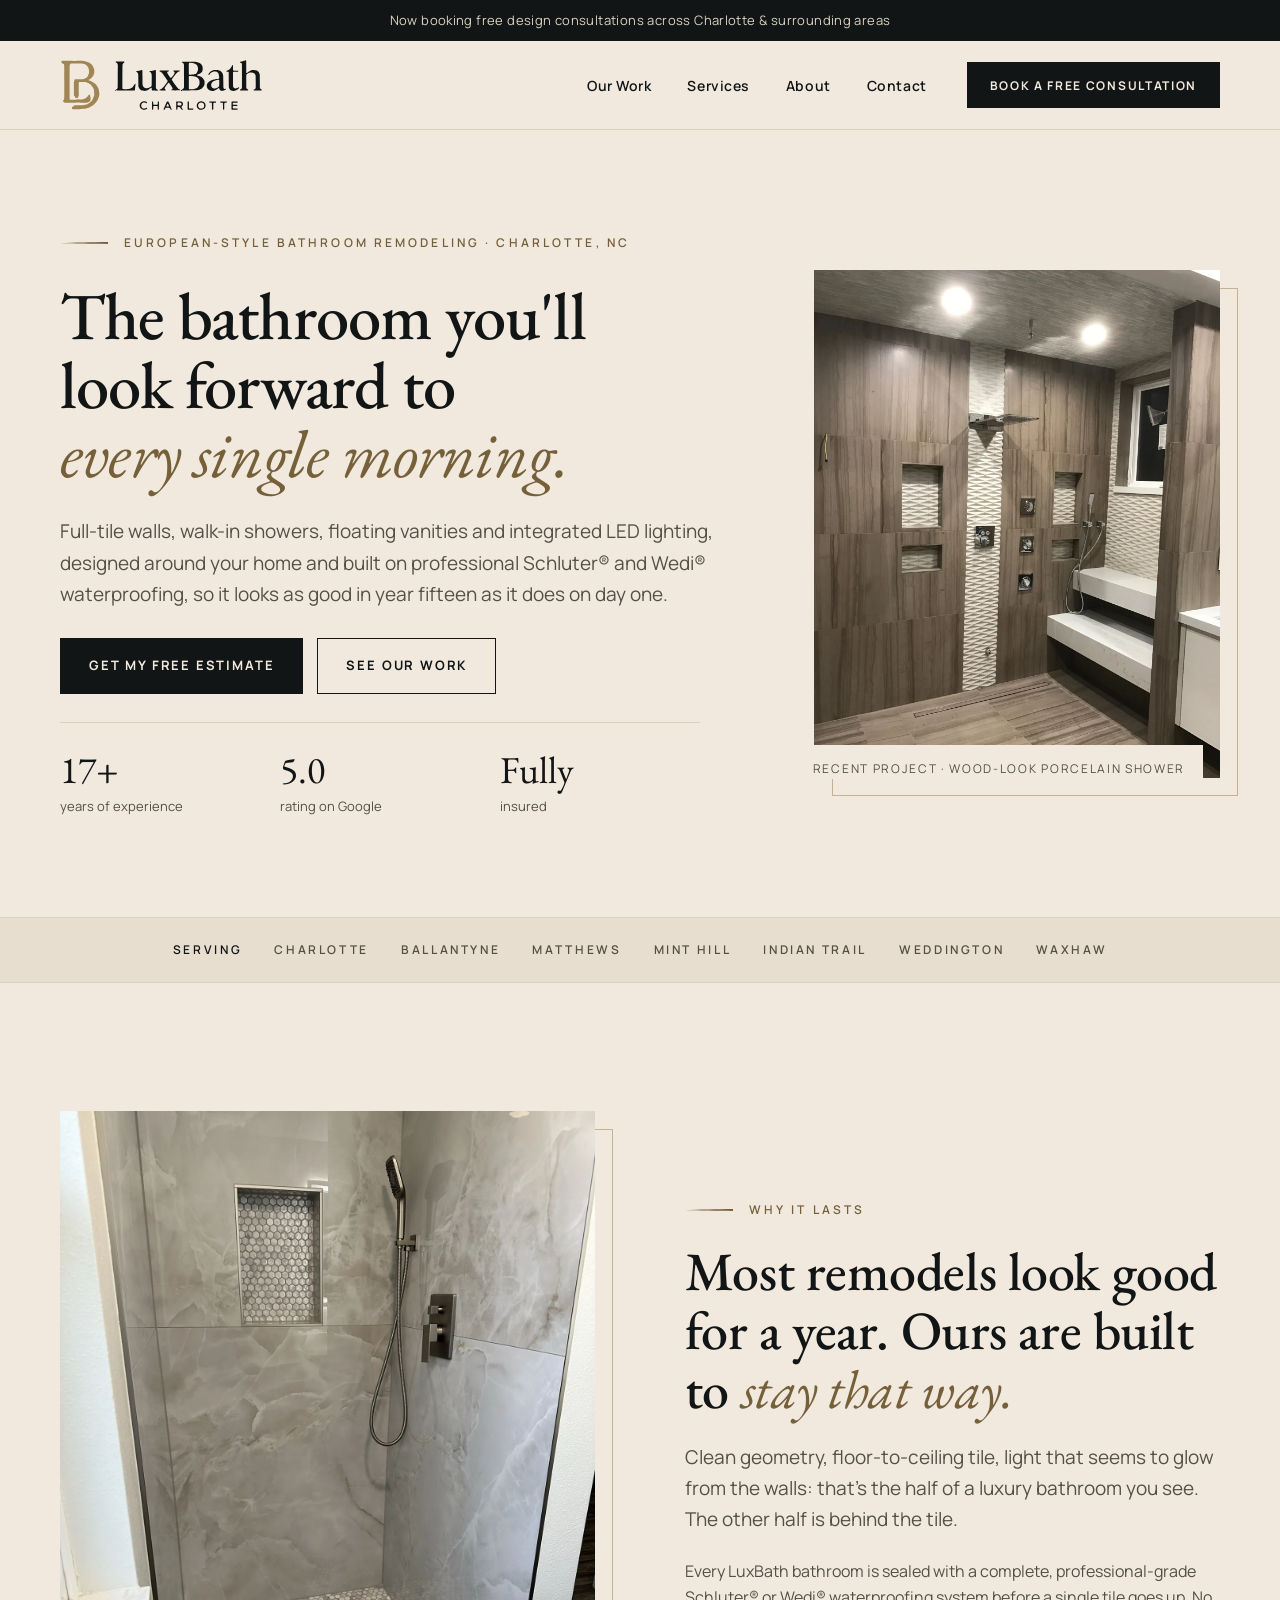
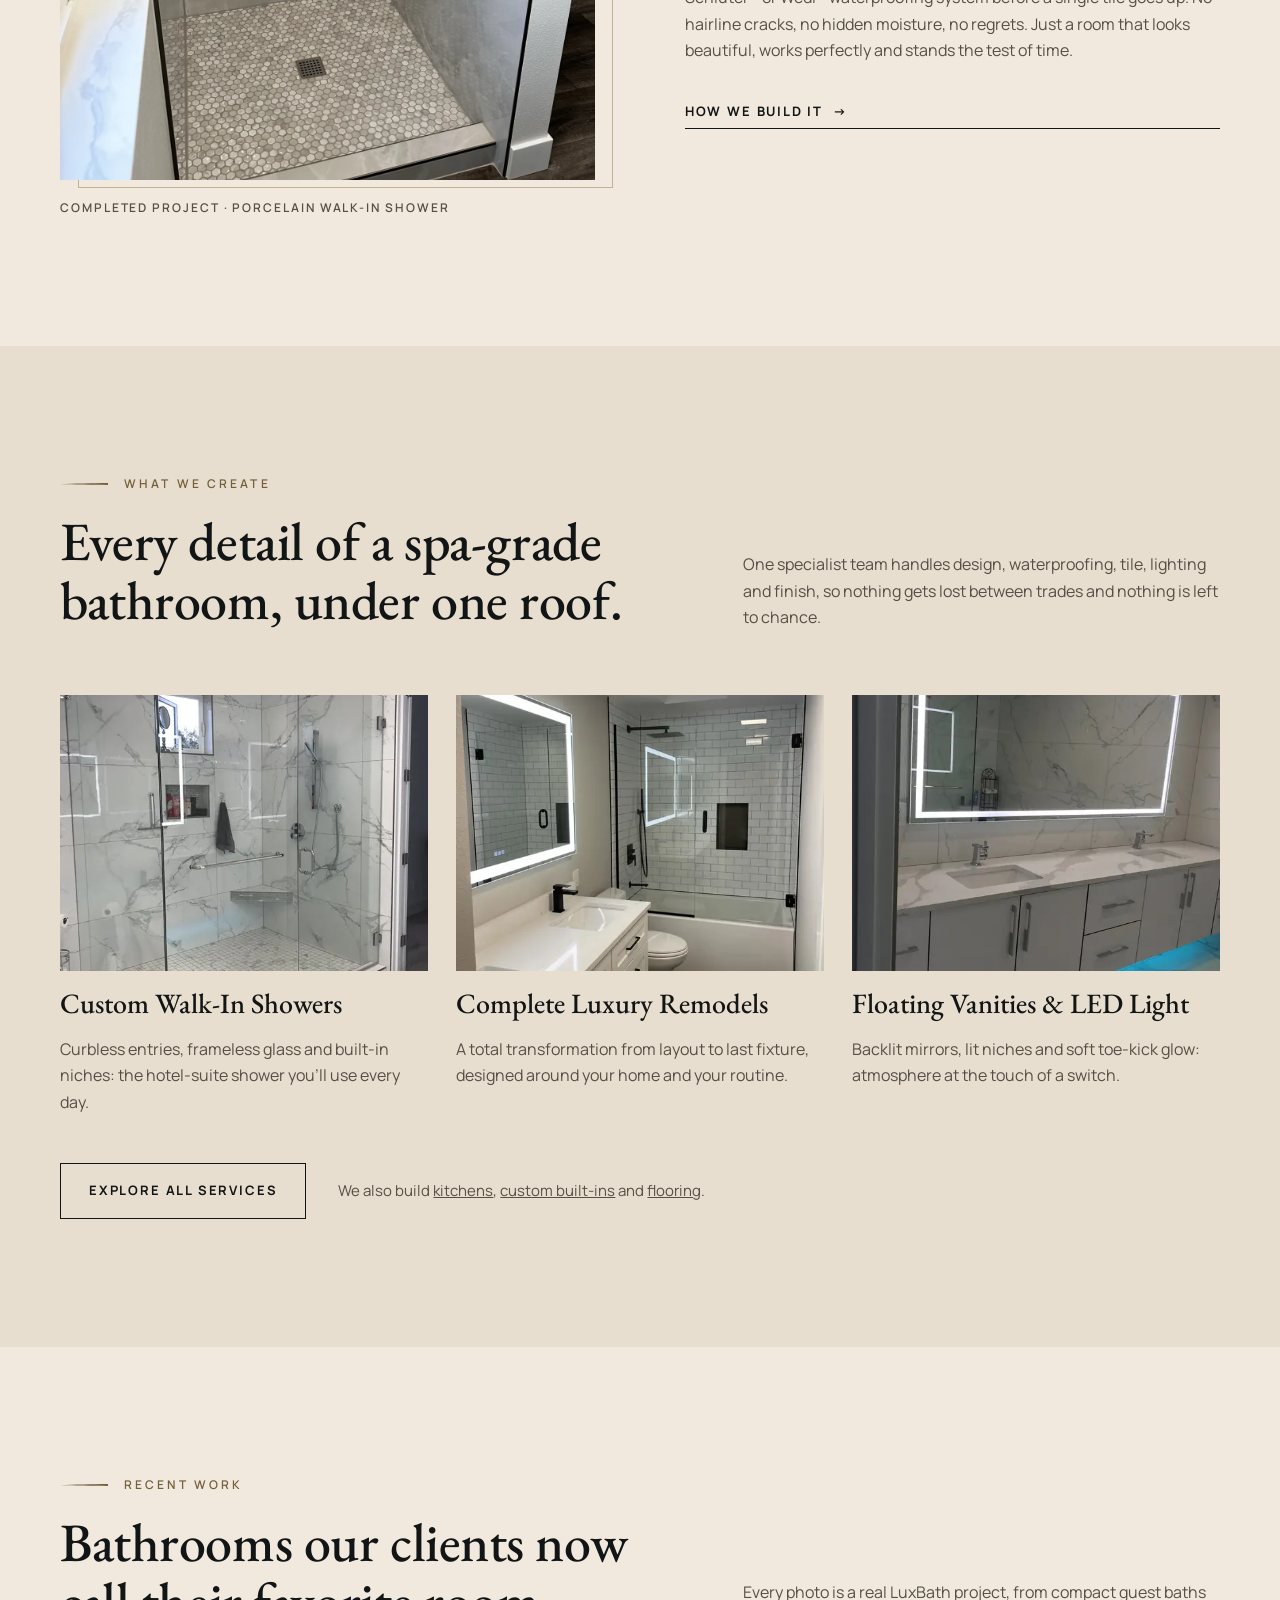
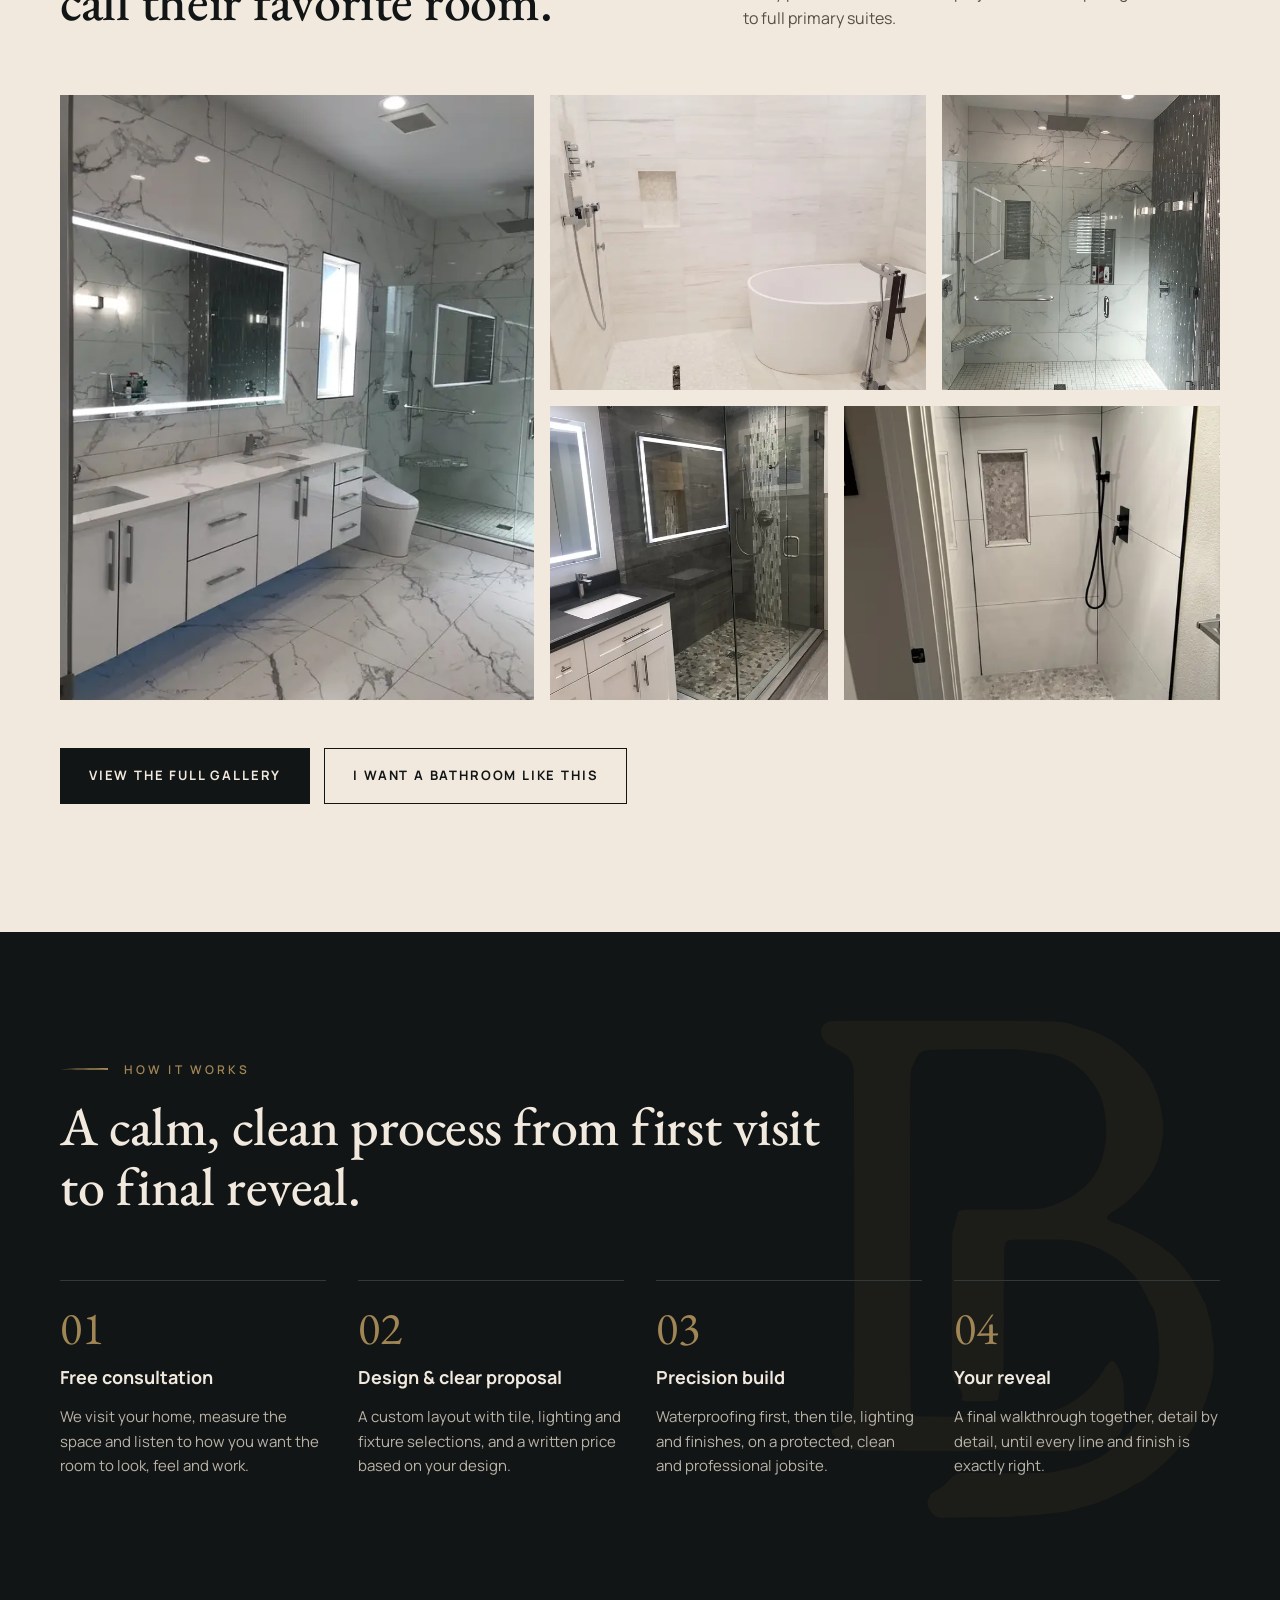
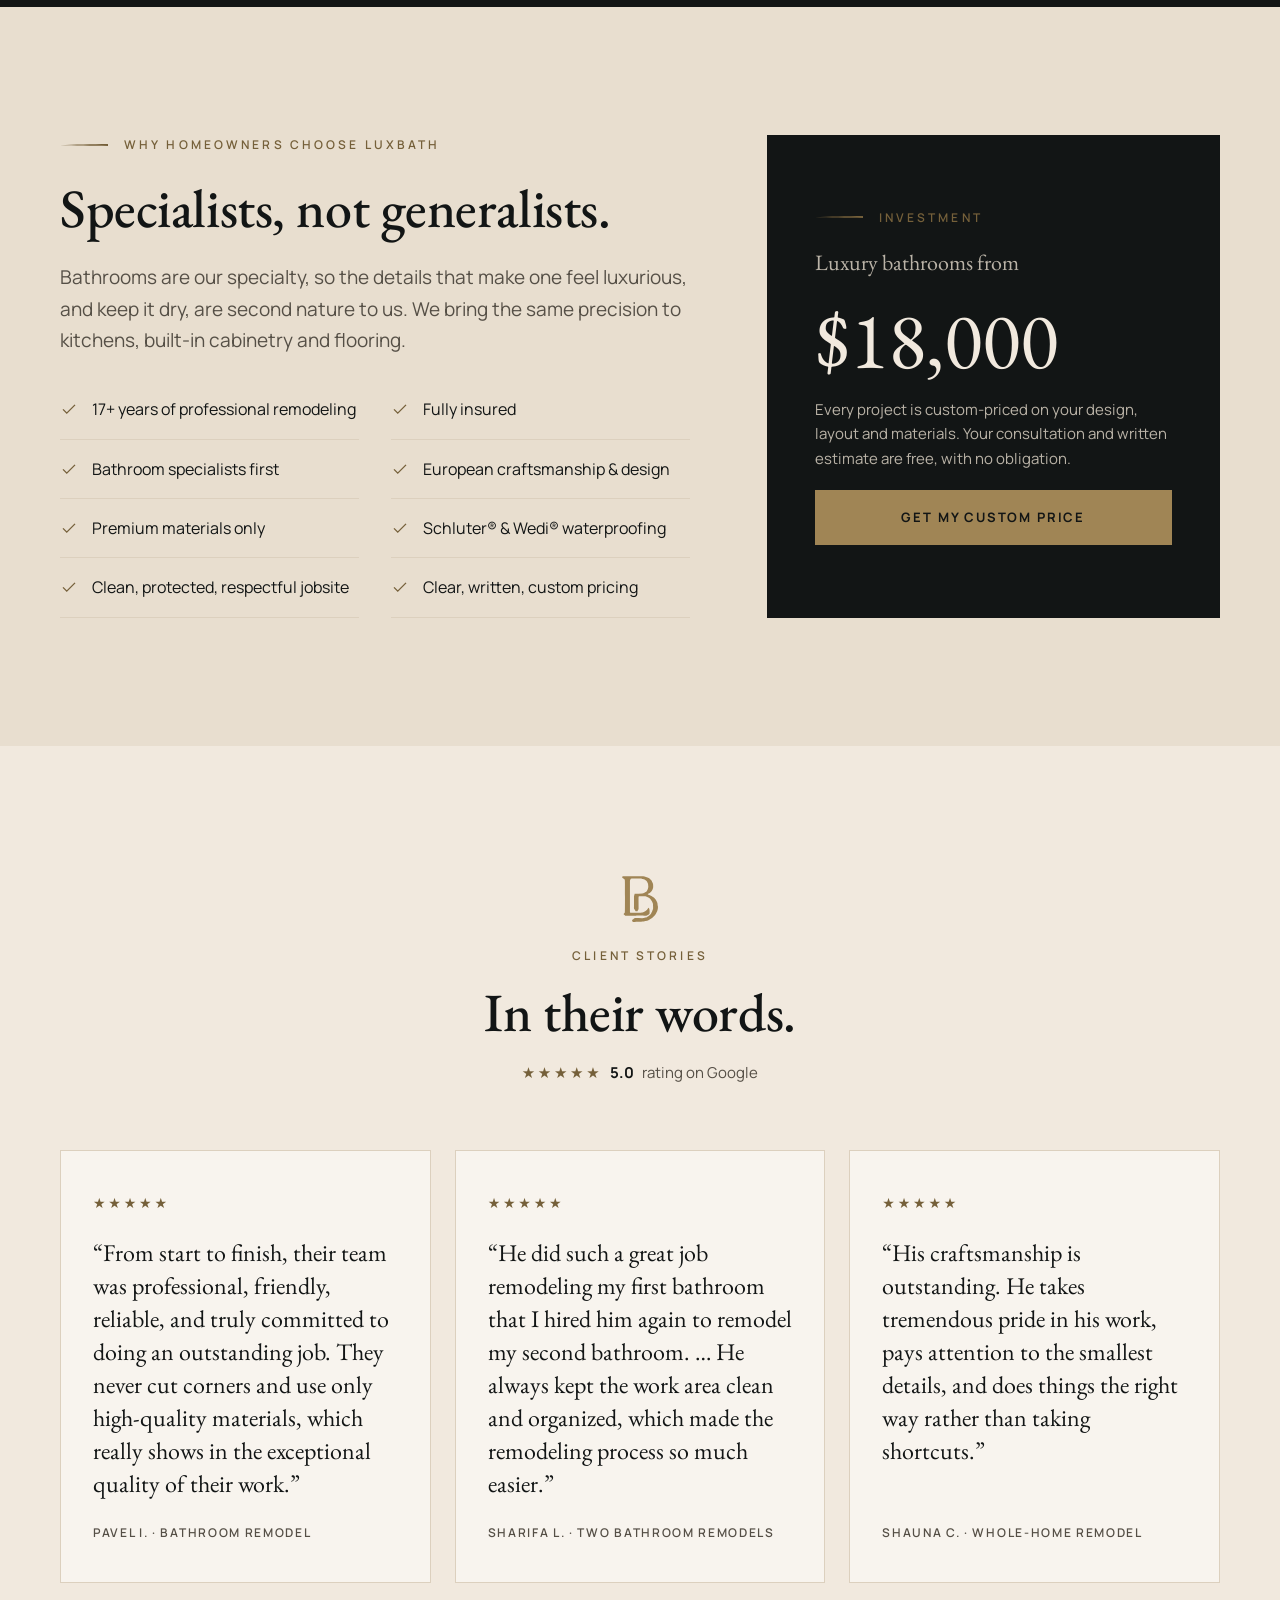
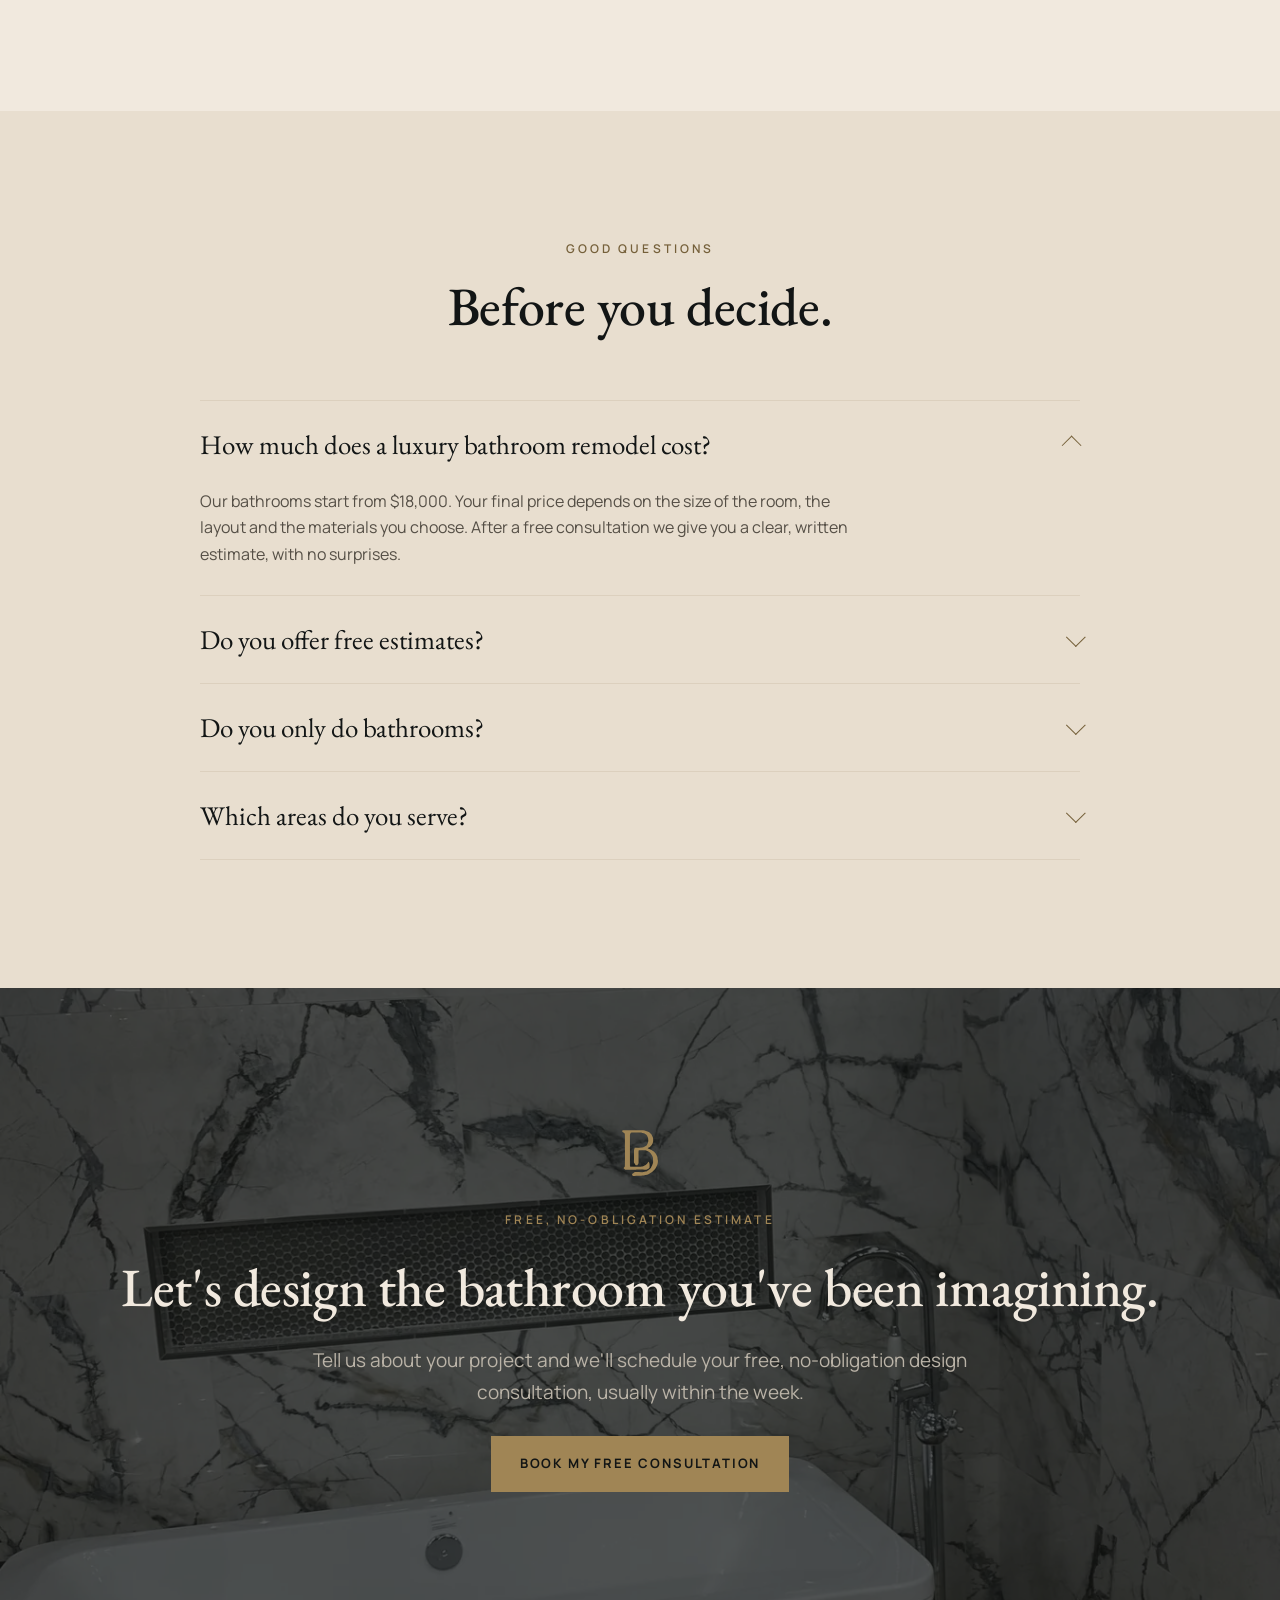
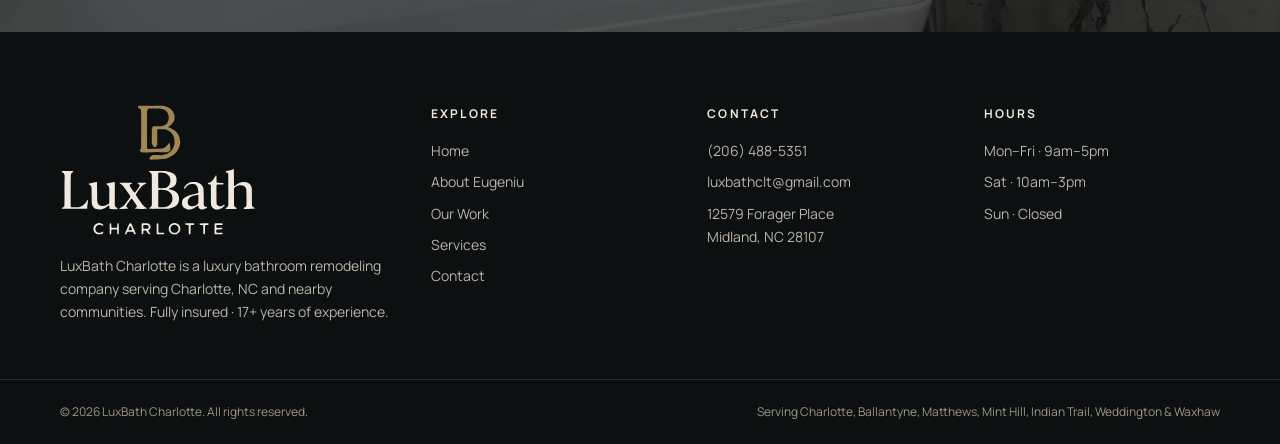
==== commit 57a86a59: "Updated images and mobile menu" ====
--- a/index.html
+++ b/index.html
@@ -314,7 +314,10 @@
 <header class="site-header">
   <div class="container">
     <a class="brand" href="./"><img src="images/brand/logo-horizontal.svg" width="318" height="79" alt="LuxBath Charlotte"></a>
-    <button class="nav-toggle" type="button" aria-expanded="false" aria-controls="site-nav" aria-label="Menu"><svg viewBox="0 0 24 24" fill="none" stroke="currentColor" stroke-width="1.5" aria-hidden="true"><path d="M3 7h18M3 12h18M3 17h18"/></svg></button>
+    <div class="header-actions">
+      <a class="btn btn-dark header-cta" href="contact/">Free Consultation</a>
+      <button class="nav-toggle" type="button" aria-expanded="false" aria-controls="site-nav" aria-label="Menu"><svg viewBox="0 0 24 24" fill="none" stroke="currentColor" stroke-width="1.5" aria-hidden="true"><path d="M3 7h18M3 12h18M3 17h18"/></svg></button>
+    </div>
     <nav class="nav" id="site-nav" aria-label="Main">
       <div class="nav-links">
         <a href="our-work/">Our Work</a>
@@ -494,9 +497,6 @@
     </div>
   </div>
 </footer>
-<div class="mobile-bar">
-  <a href="contact/">Book a Free Consultation</a>
-</div>
 <script src="js/main.js" defer></script>
 </body>
 </html>
--- a/css/styles.css
+++ b/css/styles.css
@@ -585,3 +585,28 @@
   .page-hero-solid .container { padding-right: var(--gutter); }
   .page-hero-solid .hero-mark { height: 72%; right: -40px; opacity: .1; }
 }
+@media (min-width: 1021px) {
+  .filters:not(.filters-sub) { gap: 8px; flex-wrap: nowrap; }
+  .filters:not(.filters-sub) .chip { padding: 10px 14px; font-size: 12.5px; gap: 8px; white-space: nowrap; }
+}
+@media (min-width: 1021px) and (max-width: 1240px) {
+  .filters:not(.filters-sub) { flex-wrap: wrap; }
+}
+
+/* Header CTA beside the menu toggle (mobile) — replaces the sticky bottom bar */
+.mobile-bar { display: none !important; }
+body { padding-bottom: 0 !important; }
+.header-actions { display: flex; align-items: center; gap: 10px; }
+.header-cta { display: none; }
+@media (max-width: 1020px) {
+  .header-cta { display: inline-flex; min-height: 48px; padding: 0 18px; font-size: 11.5px; letter-spacing: .1em; white-space: nowrap; }
+  .nav .btn { display: none; }
+}
+@media (max-width: 440px) {
+  .site-header .container { gap: 12px; }
+  .brand img { height: 34px; }
+  .header-actions { gap: 8px; }
+  .header-cta { padding: 0 12px; font-size: 10.5px; letter-spacing: .08em; }
+  .nav-toggle { width: 44px; height: 48px; }
+}
+@media (max-width: 359px) { .brand img { height: 30px; } .header-cta { padding: 0 10px; font-size: 10px; letter-spacing: .05em; } }
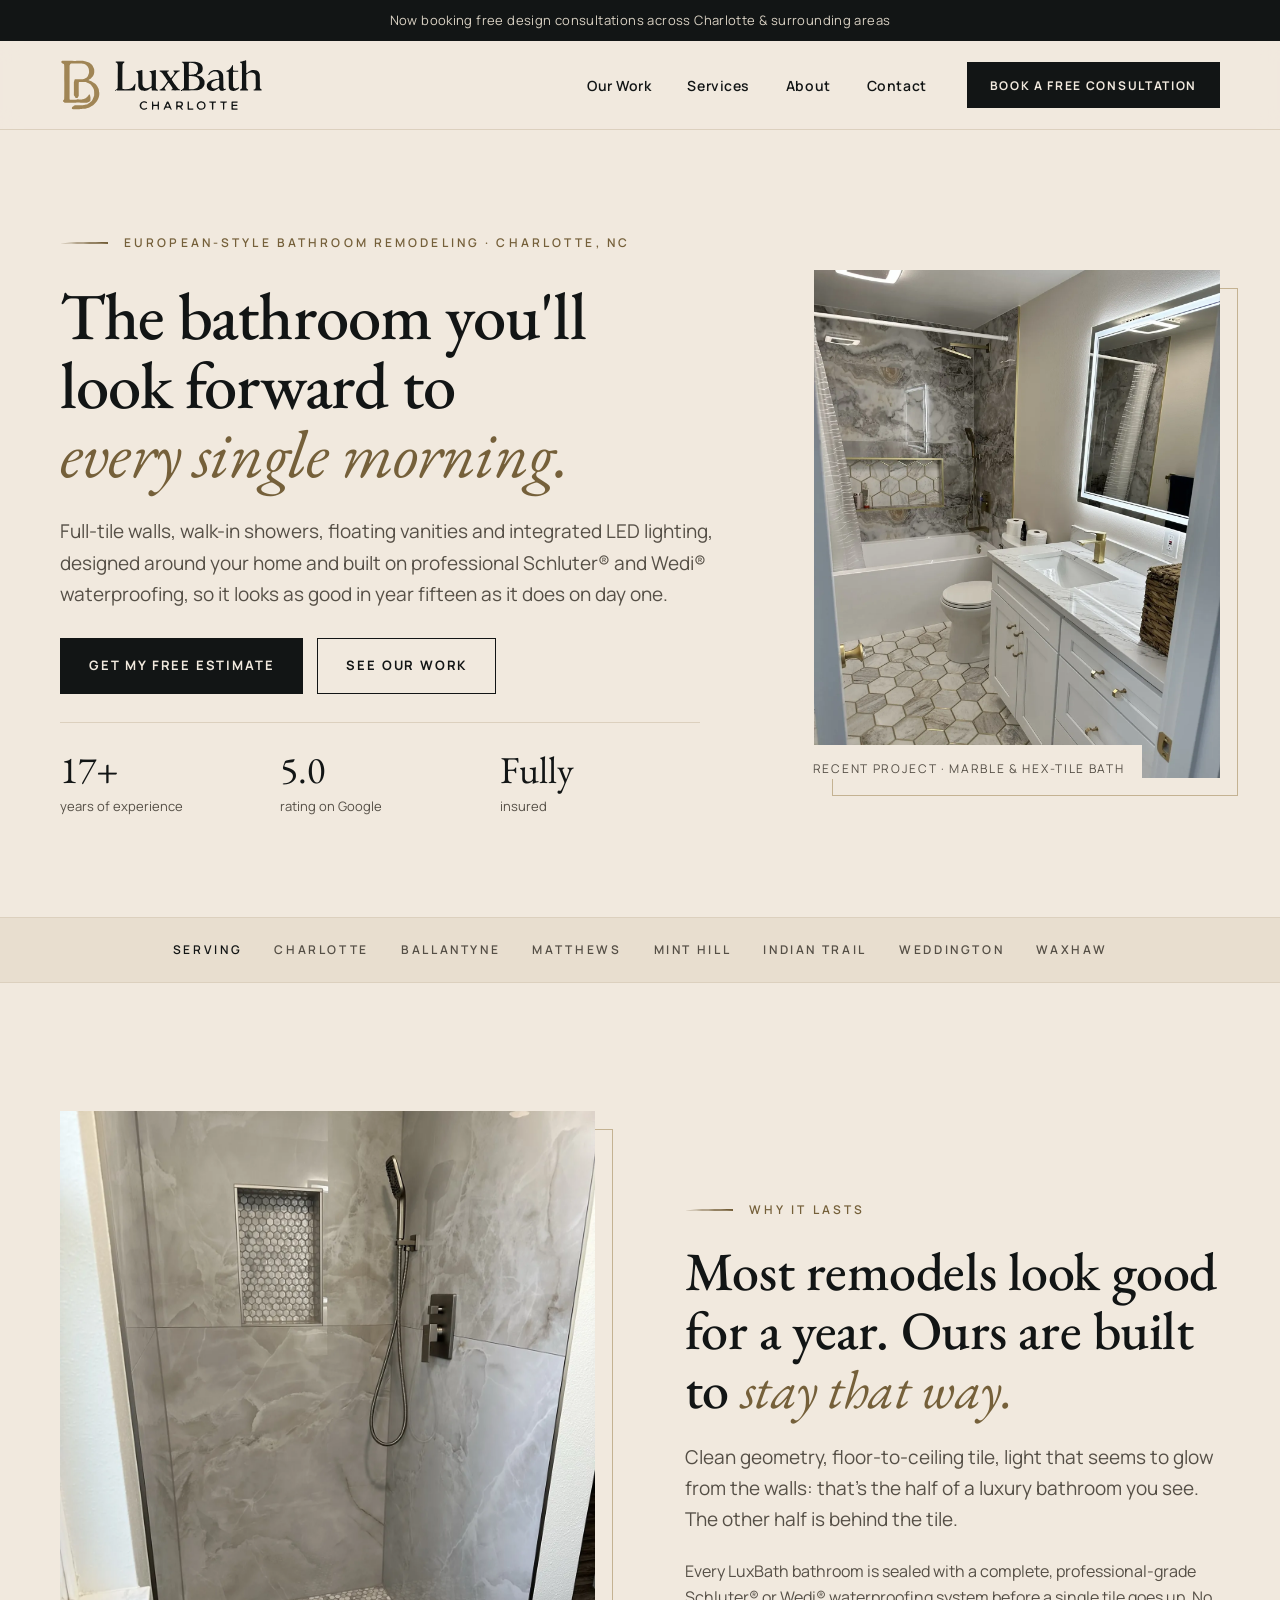
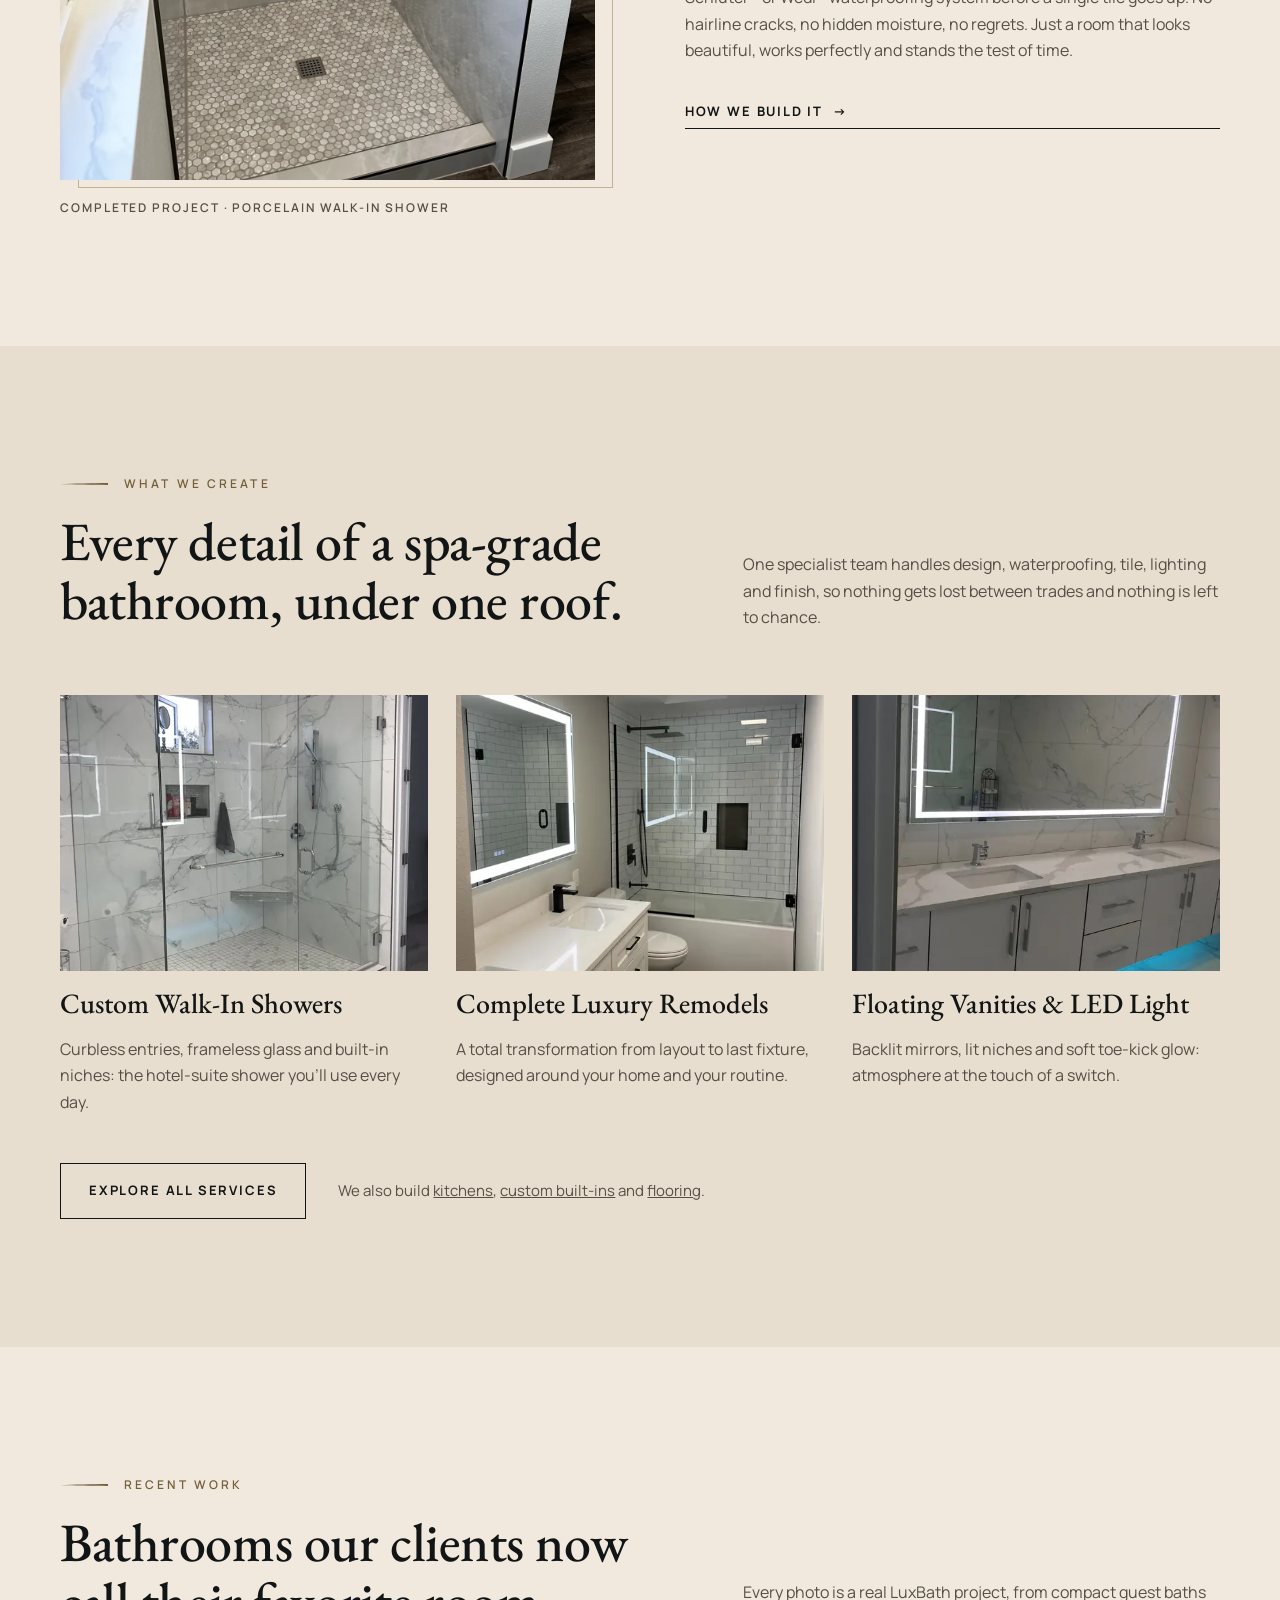
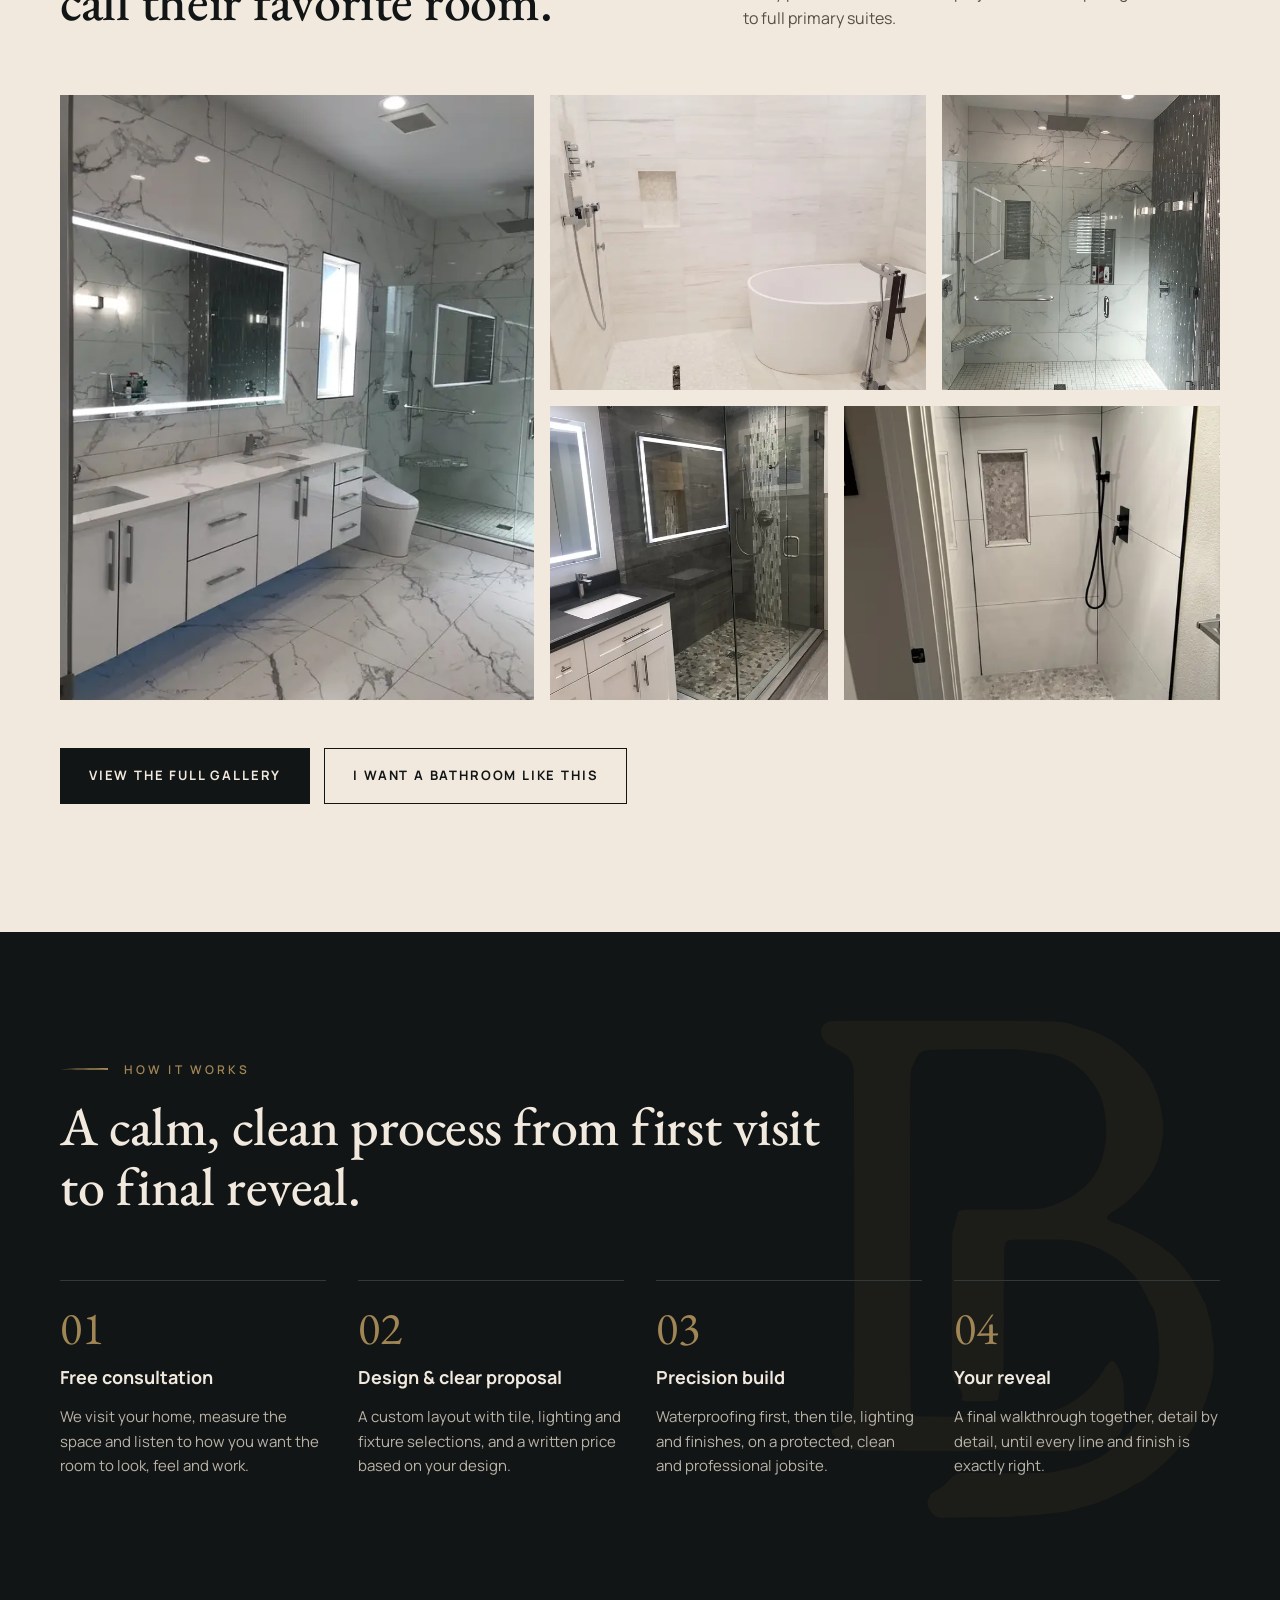
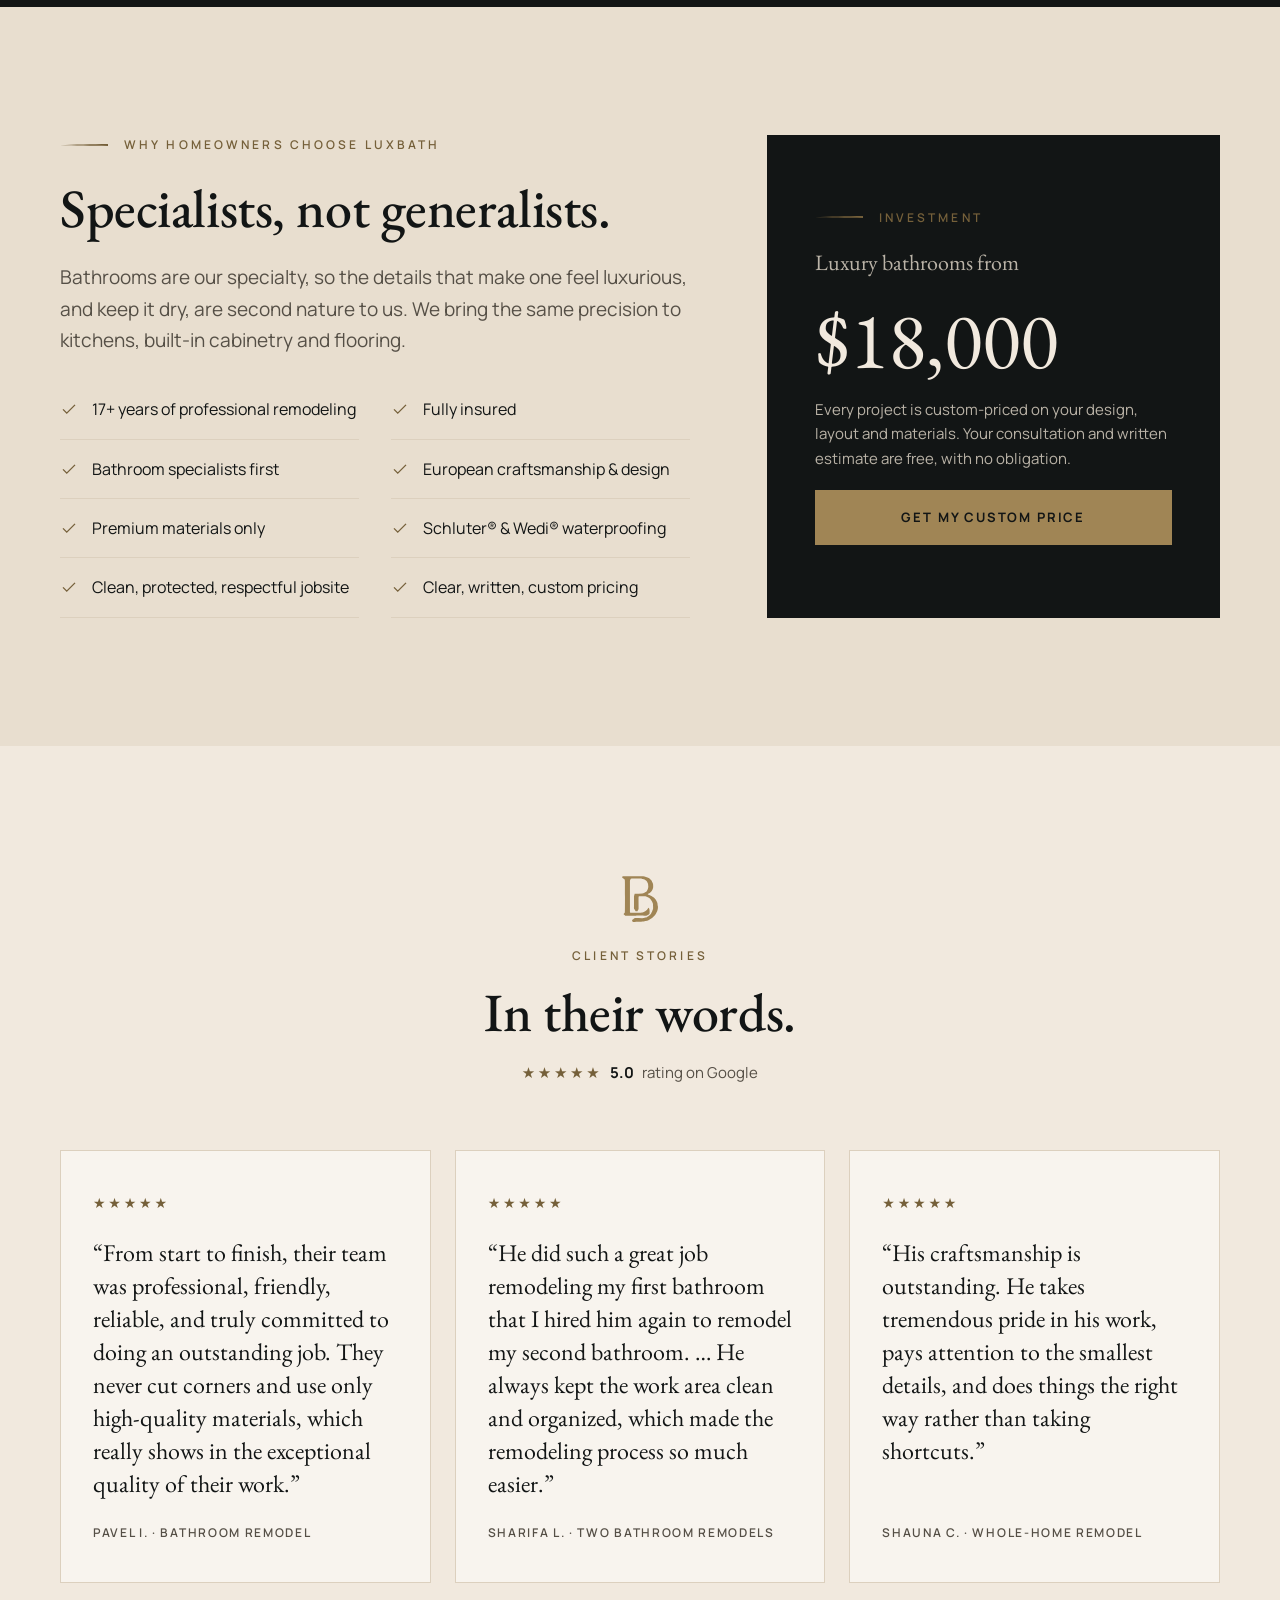
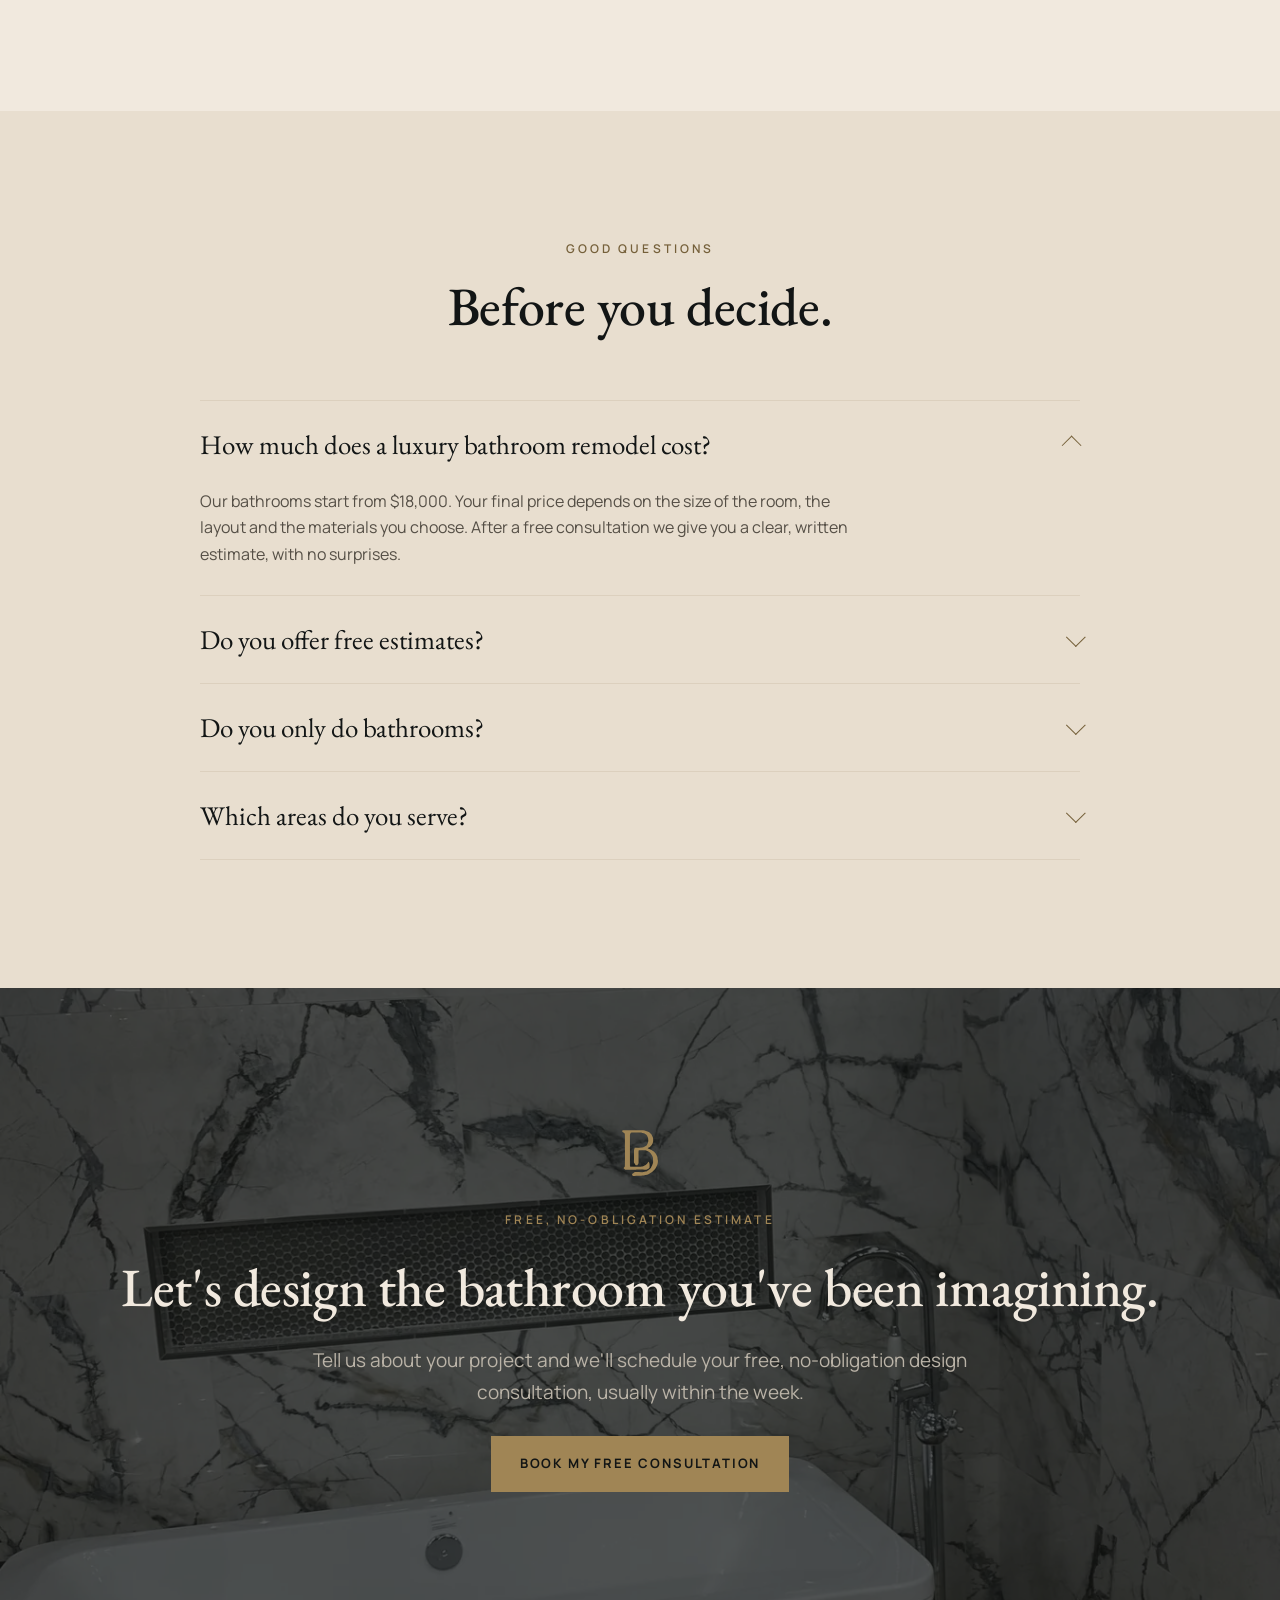
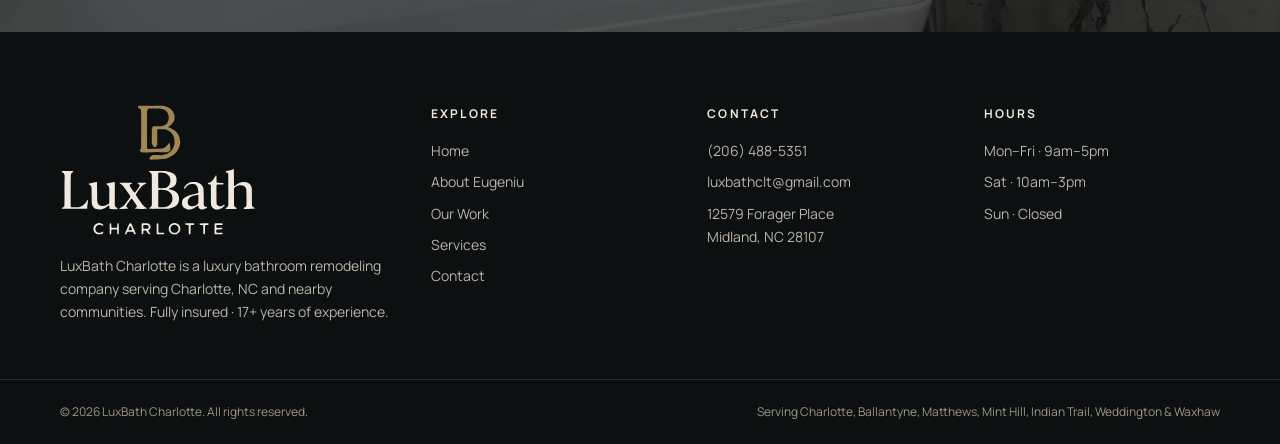
==== commit 93538821: "Update hero img" ====
--- a/index.html
+++ b/index.html
@@ -1,6 +1,15 @@
 <!doctype html>
 <html lang="en" class="no-js">
 <head>
+<!-- Google tag (gtag.js) -->
+<script async src="https://www.googletagmanager.com/gtag/js?id=G-PRQ7Q142VP"></script>
+<script>
+  window.dataLayer = window.dataLayer || [];
+  function gtag(){dataLayer.push(arguments);}
+  gtag('js', new Date());
+
+  gtag('config', 'G-PRQ7Q142VP');
+</script>
 <meta charset="utf-8">
 <meta name="viewport" content="width=device-width, initial-scale=1">
 <title>LuxBath Charlotte | Luxury European-Style Bathroom Remodeling</title>
@@ -348,8 +357,8 @@
       </div>
     </div>
     <figure class="hero-media" style="margin:0">
-      <img src="images/site/hero.webp" width="1500" height="2000" alt="Wood-look porcelain walk-in shower with twin niches and a mosaic accent strip" fetchpriority="high">
-      <figcaption>Recent project · Wood-look porcelain shower</figcaption>
+      <img src="images/site/hero.webp" width="1350" height="1800" alt="Bathroom with marble-look tub surround, hexagon floor tile, white vanity and backlit LED mirror" fetchpriority="high">
+      <figcaption>Recent project · Marble &amp; hex-tile bath</figcaption>
     </figure>
   </div>
 </section>
